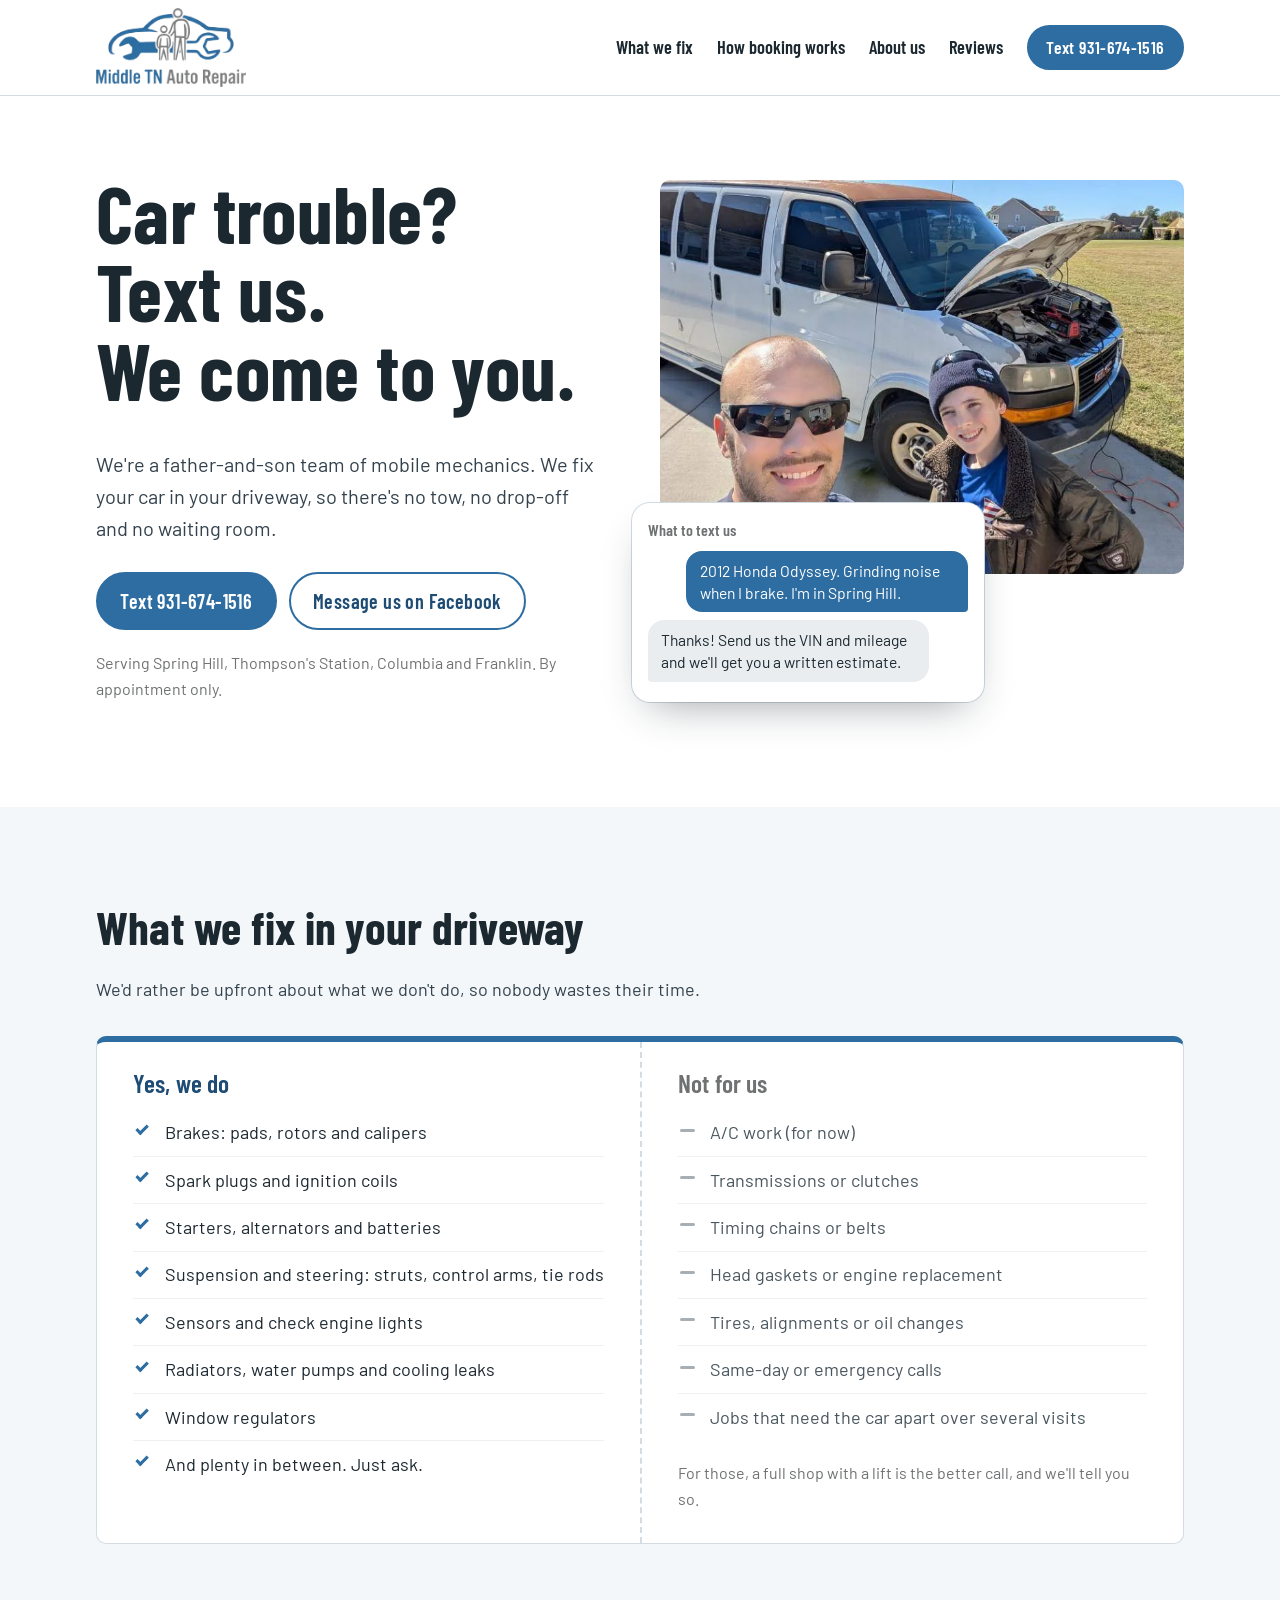
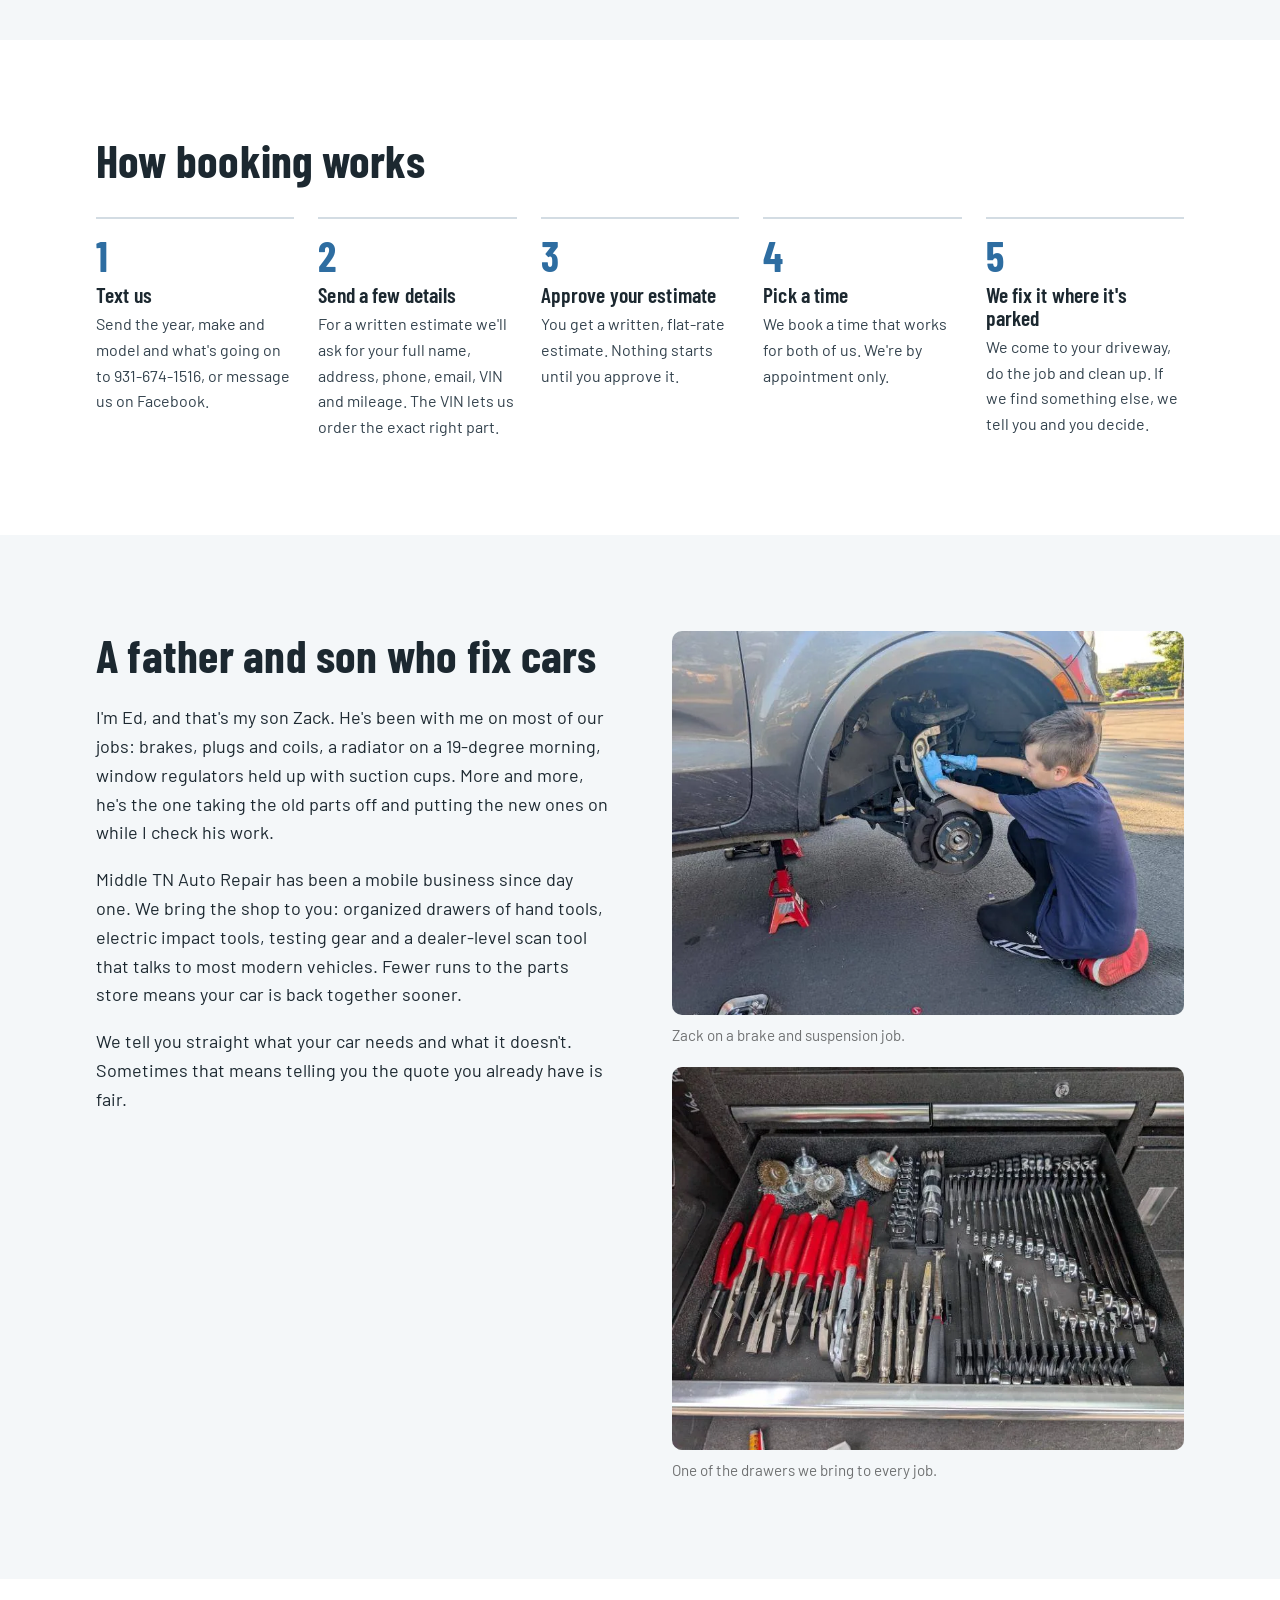
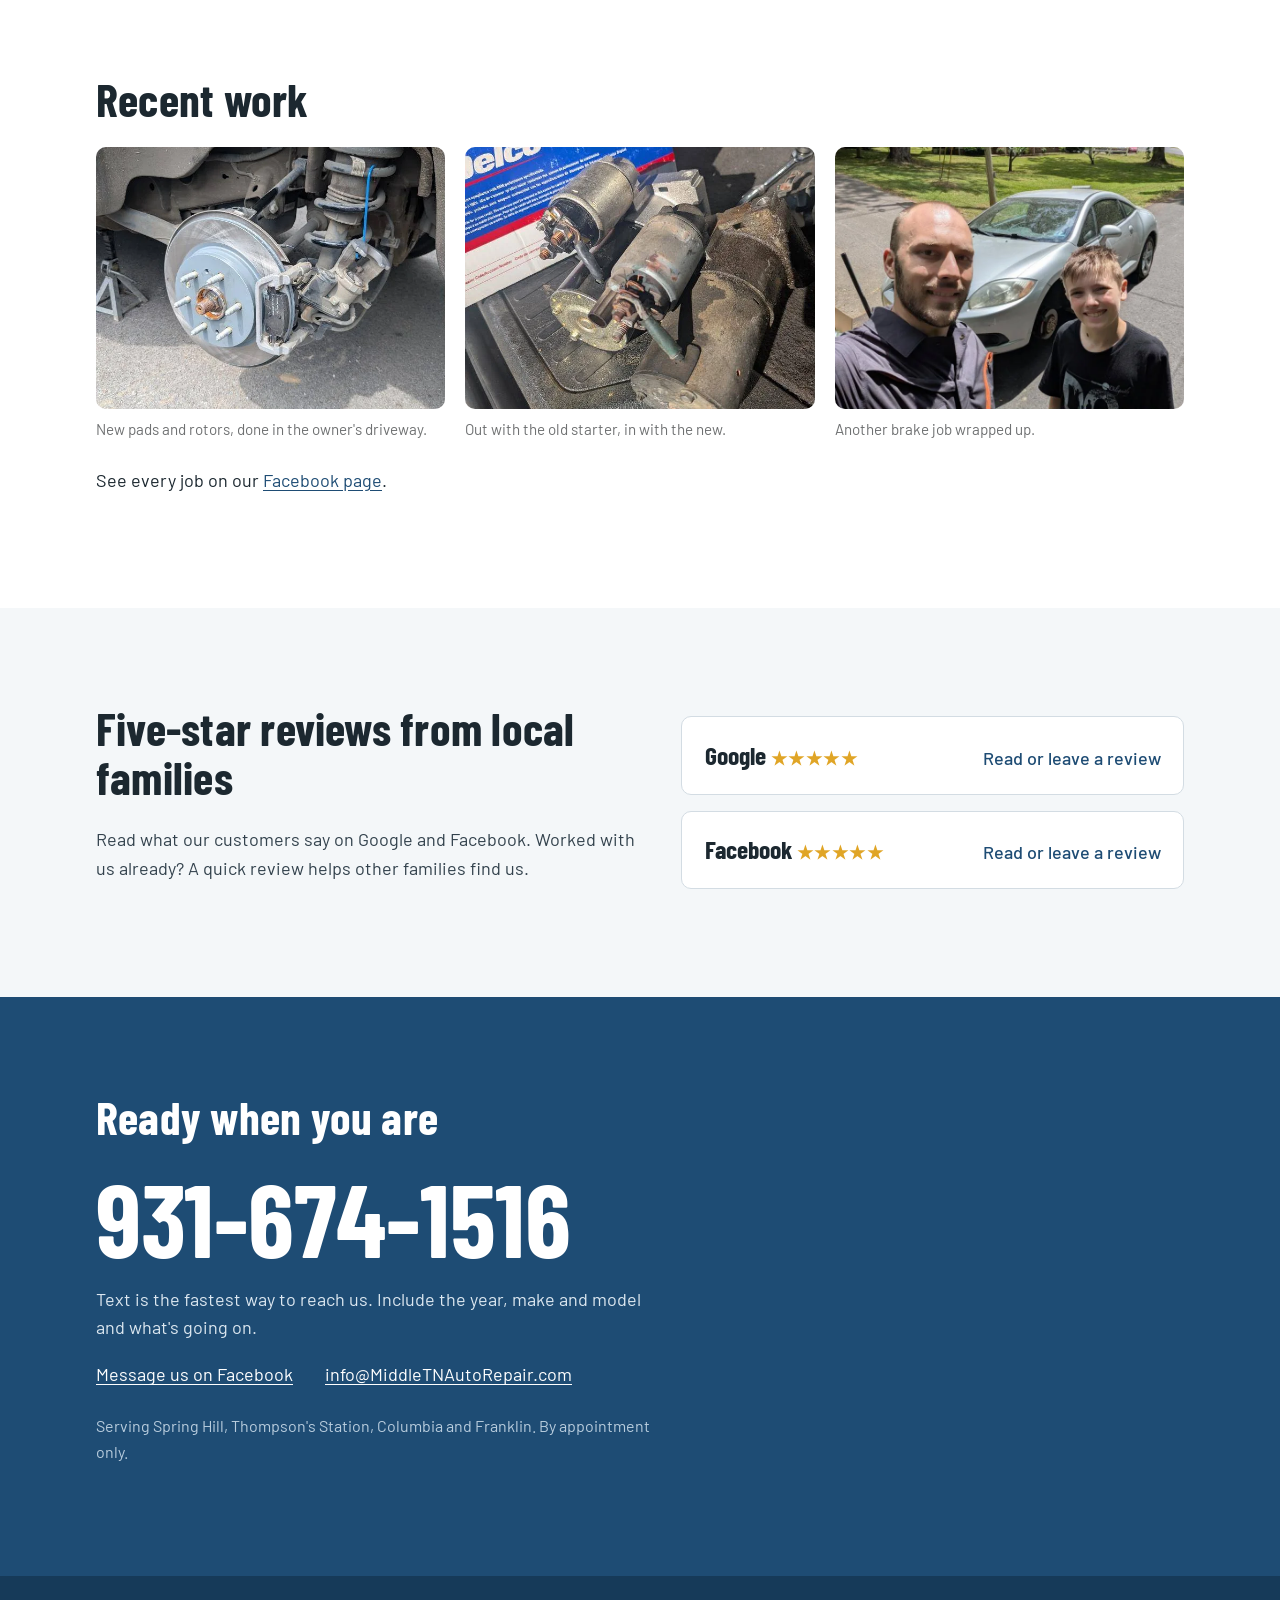
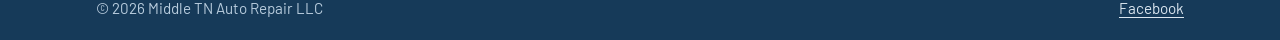
==== index.html @ 27742a43 "Add first version of the Middle TN Auto Repair website Static one-page site: hero with text-us CTA, " ====
<!doctype html>
<html lang="en">
<head>
  <meta charset="utf-8">
  <meta name="viewport" content="width=device-width, initial-scale=1">
  <title>Middle TN Auto Repair | Mobile mechanics in Spring Hill, Columbia, Thompson's Station &amp; Franklin</title>
  <meta name="description" content="Father-and-son mobile mechanics. We come to your driveway for brakes, starters, alternators, spark plugs and coils, suspension, sensors and cooling repairs. By appointment only. Text 931-674-1516.">
  <link rel="canonical" href="https://middletnautorepair.com/">
  <meta name="theme-color" content="#2E6DA1">

  <meta property="og:type" content="website">
  <meta property="og:title" content="Middle TN Auto Repair">
  <meta property="og:description" content="Father-and-son mobile mechanics serving Spring Hill, Thompson's Station, Columbia and Franklin. Text 931-674-1516.">
  <meta property="og:url" content="https://middletnautorepair.com/">
  <meta property="og:image" content="https://middletnautorepair.com/assets/og-image.jpg">

  <link rel="icon" type="image/png" sizes="32x32" href="assets/favicon-32.png">
  <link rel="apple-touch-icon" href="assets/apple-touch-icon.png">

  <link rel="preload" href="assets/fonts/barlow-condensed-latin-700-normal.woff2" as="font" type="font/woff2" crossorigin>
  <link rel="stylesheet" href="styles.css">

  <script type="application/ld+json">
  {
    "@context": "https://schema.org",
    "@type": "AutoRepair",
    "name": "Middle TN Auto Repair",
    "url": "https://middletnautorepair.com/",
    "logo": "https://middletnautorepair.com/assets/logo.png",
    "image": "https://middletnautorepair.com/assets/og-image.jpg",
    "telephone": "+1-931-674-1516",
    "email": "info@MiddleTNAutoRepair.com",
    "description": "Father-and-son mobile mechanics. By appointment only.",
    "areaServed": [
      {"@type": "City", "name": "Spring Hill, TN"},
      {"@type": "City", "name": "Thompson's Station, TN"},
      {"@type": "City", "name": "Columbia, TN"},
      {"@type": "City", "name": "Franklin, TN"}
    ],
    "sameAs": ["https://www.facebook.com/MiddleTNAutoRepair"]
  }
  </script>
</head>
<body>
  <a class="skip" href="#main">Skip to content</a>

  <header class="site-header">
    <div class="wrap header-inner">
      <a class="brand" href="#top" aria-label="Middle TN Auto Repair, back to top">
        <img src="assets/logo.webp" alt="Middle TN Auto Repair" width="693" height="365">
      </a>
      <nav aria-label="Main">
        <ul class="nav">
          <li><a href="#fix">What we fix</a></li>
          <li><a href="#booking">How booking works</a></li>
          <li><a href="#about">About us</a></li>
          <li><a href="#reviews">Reviews</a></li>
        </ul>
      </nav>
      <a class="btn btn-small" href="sms:+19316741516">Text 931-674-1516</a>
    </div>
  </header>

  <main id="main">
    <section class="hero" id="top">
      <div class="wrap hero-inner">
        <div class="hero-copy">
          <h1>Car trouble? Text&nbsp;us. We&nbsp;come&nbsp;to&nbsp;you.</h1>
          <p class="lede">We're a father-and-son team of mobile mechanics. We fix your car in your driveway, so there's no tow, no drop-off and no waiting room.</p>
          <div class="actions">
            <a class="btn" href="sms:+19316741516">Text 931-674-1516</a>
            <a class="btn btn-quiet" href="https://m.me/MiddleTNAutoRepair">Message us on Facebook</a>
          </div>
          <p class="area">Serving Spring Hill, Thompson's Station, Columbia and Franklin. By appointment only.</p>
        </div>

        <figure class="hero-media">
          <img src="assets/photos/ed-zack-van.webp" alt="Ed and his son Zack standing in front of a customer's van with the hood up" width="764" height="573">
          <div class="thread" aria-label="Example of a text to send us">
            <p class="thread-label">What to text us</p>
            <p class="bubble bubble-in">2012 Honda Odyssey. Grinding noise when I brake. I'm in Spring Hill.</p>
            <p class="bubble bubble-out">Thanks! Send us the VIN and mileage and we'll get you a written estimate.</p>
          </div>
        </figure>
      </div>
    </section>

    <section class="fix" id="fix" aria-labelledby="fix-title">
      <div class="wrap">
        <h2 id="fix-title">What we fix in your driveway</h2>
        <p class="section-lede">We'd rather be upfront about what we don't do, so nobody wastes their time.</p>
        <div class="ticket">
          <div class="ticket-col ticket-yes">
            <h3>Yes, we do</h3>
            <ul>
              <li>Brakes: pads, rotors and calipers</li>
              <li>Spark plugs and ignition coils</li>
              <li>Starters, alternators and batteries</li>
              <li>Suspension and steering: struts, control arms, tie rods</li>
              <li>Sensors and check engine lights</li>
              <li>Radiators, water pumps and cooling leaks</li>
              <li>Window regulators</li>
              <li>And plenty in between. Just ask.</li>
            </ul>
          </div>
          <div class="ticket-col ticket-no">
            <h3>Not for us</h3>
            <ul>
              <li>A/C work (for now)</li>
              <li>Transmissions or clutches</li>
              <li>Timing chains or belts</li>
              <li>Head gaskets or engine replacement</li>
              <li>Tires, alignments or oil changes</li>
              <li>Same-day or emergency calls</li>
              <li>Jobs that need the car apart over several visits</li>
            </ul>
            <p class="ticket-note">For those, a full shop with a lift is the better call, and we'll tell you so.</p>
          </div>
        </div>
      </div>
    </section>

    <section class="booking" id="booking" aria-labelledby="booking-title">
      <div class="wrap">
        <h2 id="booking-title">How booking works</h2>
        <ol class="steps">
          <li>
            <h3>Text us</h3>
            <p>Send the year, make and model and what's going on to 931-674-1516, or message us on Facebook.</p>
          </li>
          <li>
            <h3>Send a few details</h3>
            <p>For a written estimate we'll ask for your full name, address, phone, email, VIN and mileage. The VIN lets us order the exact right part.</p>
          </li>
          <li>
            <h3>Approve your estimate</h3>
            <p>You get a written, flat-rate estimate. Nothing starts until you approve it.</p>
          </li>
          <li>
            <h3>Pick a time</h3>
            <p>We book a time that works for both of us. We're by appointment only.</p>
          </li>
          <li>
            <h3>We fix it where it's parked</h3>
            <p>We come to your driveway, do the job and clean up. If we find something else, we tell you and you decide.</p>
          </li>
        </ol>
      </div>
    </section>

    <section class="about" id="about" aria-labelledby="about-title">
      <div class="wrap about-inner">
        <div class="about-copy">
          <h2 id="about-title">A father and son who fix cars</h2>
          <p>I'm Ed, and that's my son Zack. He's been with me on most of our jobs: brakes, plugs and coils, a radiator on a 19-degree morning, window regulators held up with suction cups. More and more, he's the one taking the old parts off and putting the new ones on while I check his work.</p>
          <p>Middle TN Auto Repair has been a mobile business since day one. We bring the shop to you: organized drawers of hand tools, electric impact tools, testing gear and a dealer-level scan tool that talks to most modern vehicles. Fewer runs to the parts store means your car is back together sooner.</p>
          <p>We tell you straight what your car needs and what it doesn't. Sometimes that means telling you the quote you already have is fair.</p>
        </div>
        <div class="about-media">
          <figure class="photo photo-tall">
            <img src="assets/photos/zack-brakes.webp" alt="Zack working on a front brake assembly with the wheel off" width="764" height="572" loading="lazy">
            <figcaption>Zack on a brake and suspension job.</figcaption>
          </figure>
          <figure class="photo">
            <img src="assets/photos/tool-drawer.webp" alt="An organized drawer of pliers, wrenches and wire brushes" width="764" height="572" loading="lazy">
            <figcaption>One of the drawers we bring to every job.</figcaption>
          </figure>
        </div>
      </div>
    </section>

    <section class="work" aria-labelledby="work-title">
      <div class="wrap">
        <h2 id="work-title">Recent work</h2>
        <div class="work-grid">
          <figure class="photo">
            <img src="assets/photos/brake-job.webp" alt="New rotor and brake pads installed on a front wheel hub" width="653" height="868" loading="lazy">
            <figcaption>New pads and rotors, done in the owner's driveway.</figcaption>
          </figure>
          <figure class="photo">
            <img src="assets/photos/starter-old-new.webp" alt="A new starter next to the worn original" width="653" height="868" loading="lazy">
            <figcaption>Out with the old starter, in with the new.</figcaption>
          </figure>
          <figure class="photo">
            <img src="assets/photos/ed-zack-eclipse.webp" alt="Ed and Zack smiling next to a car with a front wheel off" width="764" height="572" loading="lazy">
            <figcaption>Another brake job wrapped up.</figcaption>
          </figure>
        </div>
        <p class="work-more">See every job on our <a href="https://www.facebook.com/MiddleTNAutoRepair">Facebook page</a>.</p>
      </div>
    </section>

    <section class="reviews" id="reviews" aria-labelledby="reviews-title">
      <div class="wrap reviews-inner">
        <div>
          <h2 id="reviews-title">Five-star reviews from local families</h2>
          <p>Read what our customers say on Google and Facebook. Worked with us already? A quick review helps other families find us.</p>
        </div>
        <div class="review-links">
          <a class="review-link" href="https://g.page/r/CRyrIrZXm1bnEAE/review">
            <span class="review-site">Google</span>
            <span class="review-action">Read or leave a review</span>
          </a>
          <a class="review-link" href="https://www.facebook.com/MiddleTNAutoRepair/reviews">
            <span class="review-site">Facebook</span>
            <span class="review-action">Read or leave a review</span>
          </a>
        </div>
      </div>
    </section>

    <section class="contact" id="contact" aria-labelledby="contact-title">
      <div class="wrap contact-inner">
        <h2 id="contact-title">Ready when you are</h2>
        <p class="contact-number"><a href="sms:+19316741516">931-674-1516</a></p>
        <p>Text is the fastest way to reach us. Include the year, make and model and what's going on.</p>
        <ul class="contact-list">
          <li><a href="https://m.me/MiddleTNAutoRepair">Message us on Facebook</a></li>
          <li><a href="mailto:info@MiddleTNAutoRepair.com">info@MiddleTNAutoRepair.com</a></li>
        </ul>
        <p class="area">Serving Spring Hill, Thompson's Station, Columbia and Franklin. By appointment only.</p>
      </div>
    </section>
  </main>

  <footer class="site-footer">
    <div class="wrap footer-inner">
      <p>© <span id="year">2026</span> Middle TN Auto Repair LLC</p>
      <p><a href="https://www.facebook.com/MiddleTNAutoRepair">Facebook</a></p>
    </div>
  </footer>

  <script>document.getElementById('year').textContent = new Date().getFullYear();</script>
</body>
</html>
---- styles.css ----
/* Middle TN Auto Repair website
   Brand colors come from the logo: blue #2E6DA1, steel gray #7B7C7C. */

@font-face { font-family: "Barlow"; font-style: normal; font-weight: 400; font-display: swap; src: url("assets/fonts/barlow-latin-400-normal.woff2") format("woff2"); }
@font-face { font-family: "Barlow"; font-style: normal; font-weight: 500; font-display: swap; src: url("assets/fonts/barlow-latin-500-normal.woff2") format("woff2"); }
@font-face { font-family: "Barlow"; font-style: normal; font-weight: 600; font-display: swap; src: url("assets/fonts/barlow-latin-600-normal.woff2") format("woff2"); }
@font-face { font-family: "Barlow Condensed"; font-style: normal; font-weight: 500; font-display: swap; src: url("assets/fonts/barlow-condensed-latin-500-normal.woff2") format("woff2"); }
@font-face { font-family: "Barlow Condensed"; font-style: normal; font-weight: 600; font-display: swap; src: url("assets/fonts/barlow-condensed-latin-600-normal.woff2") format("woff2"); }
@font-face { font-family: "Barlow Condensed"; font-style: normal; font-weight: 700; font-display: swap; src: url("assets/fonts/barlow-condensed-latin-700-normal.woff2") format("woff2"); }

:root {
  --blue: #2E6DA1;
  --blue-deep: #1E4C74;
  --blue-wash: #E6EFF6;
  --steel: #6F7172;
  --ink: #1C2830;
  --paper: #F4F7F9;
  --white: #FFFFFF;
  --line: #D3DCE3;

  --display: "Barlow Condensed", "Arial Narrow", sans-serif;
  --body: "Barlow", "Segoe UI", Roboto, sans-serif;

  --wrap: 72rem;
  --gutter: clamp(1rem, 4vw, 2rem);
  --radius: 10px;
}

*,
*::before,
*::after { box-sizing: border-box; }

html { scroll-behavior: smooth; scroll-padding-top: 5.5rem; }
@media (prefers-reduced-motion: reduce) { html { scroll-behavior: auto; } }

body {
  margin: 0;
  background: var(--paper);
  color: var(--ink);
  font-family: var(--body);
  font-size: 1.125rem;
  line-height: 1.6;
  -webkit-font-smoothing: antialiased;
}

img { display: block; max-width: 100%; height: auto; }

a { color: var(--blue-deep); text-underline-offset: 0.18em; }
a:hover { color: var(--blue); }
:focus-visible { outline: 3px solid var(--blue); outline-offset: 3px; border-radius: 4px; }

h1, h2, h3 {
  font-family: var(--display);
  font-weight: 700;
  line-height: 1.05;
  margin: 0 0 0.5em;
  letter-spacing: 0.005em;
}
h2 { font-size: clamp(2rem, 4.2vw, 2.9rem); }
h3 { font-size: 1.45rem; font-weight: 600; }
p { margin: 0 0 1em; }

.wrap { max-width: var(--wrap); margin: 0 auto; padding: 0 var(--gutter); }

.skip {
  position: absolute; left: -999px; top: 0.5rem;
  background: var(--white); padding: 0.5rem 1rem; z-index: 20;
}
.skip:focus { left: 0.5rem; }

/* Buttons */
.btn {
  display: inline-flex; align-items: center; justify-content: center;
  min-height: 3rem; padding: 0.7rem 1.4rem;
  background: var(--blue); color: var(--white);
  font-family: var(--display); font-weight: 600; font-size: 1.25rem; letter-spacing: 0.02em;
  text-decoration: none; border: 2px solid var(--blue); border-radius: 999px;
}
.btn:hover { background: var(--blue-deep); border-color: var(--blue-deep); color: var(--white); }
.btn-quiet { background: transparent; color: var(--blue-deep); }
.btn-quiet:hover { background: var(--blue-wash); color: var(--blue-deep); border-color: var(--blue-deep); }
.btn-small { min-height: 2.5rem; padding: 0.4rem 1.1rem; font-size: 1.1rem; white-space: nowrap; }

/* Header */
.site-header {
  position: sticky; top: 0; z-index: 10;
  background: rgba(255, 255, 255, 0.96);
  border-bottom: 1px solid var(--line);
}
.header-inner { display: flex; align-items: center; gap: 1.5rem; padding-top: 0.5rem; padding-bottom: 0.5rem; }
.brand img { width: 150px; }
.nav { display: flex; gap: 1.5rem; list-style: none; margin: 0; padding: 0; }
.nav a {
  color: var(--ink); text-decoration: none;
  font-family: var(--display); font-weight: 600; font-size: 1.15rem;
}
.nav a:hover { color: var(--blue); }
.site-header nav { margin-left: auto; }

/* Hero */
.hero { background: var(--white); padding: clamp(2.5rem, 6vw, 5rem) 0 clamp(3rem, 7vw, 6rem); }
.hero-inner {
  display: grid; gap: clamp(2rem, 5vw, 4rem);
  grid-template-columns: minmax(0, 1fr) minmax(0, 1.05fr);
  align-items: center;
}
.hero h1 {
  font-size: clamp(2.7rem, 6.4vw, 5rem);
  line-height: 0.98;
  color: var(--ink);
  max-width: 12ch;
}
.lede { font-size: 1.25rem; max-width: 34rem; color: #33424D; }
.actions { display: flex; flex-wrap: wrap; gap: 0.75rem; margin: 1.75rem 0 1.25rem; }
.area { color: var(--steel); font-size: 1rem; }

.hero-media { position: relative; margin: 0 0 8.5rem; }
.hero-media > img { border-radius: var(--radius); width: 100%; }

/* The text thread: the one bold element on the page */
.thread {
  position: absolute; left: -1.75rem; bottom: -8rem;
  width: min(22rem, 80%);
  background: var(--white);
  border-radius: 18px;
  padding: 1rem 1rem 0.75rem;
  box-shadow: 0 18px 40px -18px rgba(28, 40, 48, 0.45), 0 0 0 1px var(--line);
  font-size: 0.98rem; line-height: 1.4;
}
.thread-label {
  margin: 0 0 0.6rem; color: var(--steel);
  font-family: var(--display); font-weight: 600; font-size: 1rem;
}
.bubble { margin: 0 0 0.5rem; padding: 0.55rem 0.85rem; border-radius: 16px; max-width: 88%; }
.bubble-in { background: var(--blue); color: var(--white); margin-left: auto; border-bottom-right-radius: 4px; }
.bubble-out { background: #E9EDF0; color: var(--ink); border-bottom-left-radius: 4px; }

/* Sections */
.fix, .booking, .about, .work, .reviews { padding: clamp(3.5rem, 8vw, 6rem) 0; }
.section-lede { color: #33424D; max-width: 40rem; margin-bottom: 2rem; }

/* What we fix: a two-column service ticket */
.ticket {
  display: grid; grid-template-columns: 1fr 1fr;
  background: var(--white);
  border: 1px solid var(--line);
  border-top: 6px solid var(--blue);
  border-radius: var(--radius);
}
.ticket-col { padding: 1.75rem clamp(1.25rem, 3vw, 2.25rem) 2rem; }
.ticket-no { border-left: 2px dashed var(--line); }
.ticket h3 { font-size: 1.6rem; }
.ticket-yes h3 { color: var(--blue-deep); }
.ticket-no h3 { color: var(--steel); }
.ticket ul { list-style: none; margin: 0; padding: 0; }
.ticket li { position: relative; padding: 0.55rem 0 0.55rem 2rem; border-bottom: 1px solid #EDF1F4; }
.ticket li:last-child { border-bottom: 0; }
.ticket-yes li::before {
  content: ""; position: absolute; left: 0.2rem; top: 0.95rem;
  width: 0.75rem; height: 0.42rem;
  border-left: 3px solid var(--blue); border-bottom: 3px solid var(--blue);
  transform: rotate(-45deg);
}
.ticket-no li { color: #4A565E; }
.ticket-no li::before {
  content: ""; position: absolute; left: 0.15rem; top: 1.2rem;
  width: 0.9rem; height: 3px; background: #A8AFB4; border-radius: 2px;
}
.ticket-note { margin: 1.25rem 0 0; color: var(--steel); font-size: 1rem; }

/* Booking steps (a real sequence, so numbered) */
.booking { background: var(--white); }
.steps {
  list-style: none; margin: 2rem 0 0; padding: 0;
  display: grid; grid-template-columns: repeat(5, minmax(0, 1fr)); gap: 1.5rem;
  counter-reset: step;
}
.steps li { counter-increment: step; border-top: 2px solid var(--line); padding-top: 1rem; }
.steps li::before {
  content: counter(step);
  display: block; margin-bottom: 0.4rem;
  font-family: var(--display); font-weight: 700; font-size: 2.6rem; line-height: 1;
  color: var(--blue);
}
.steps h3 { font-size: 1.35rem; margin-bottom: 0.35rem; }
.steps p { font-size: 1rem; color: #33424D; margin: 0; }

/* About */
.about-inner {
  display: grid; gap: clamp(2rem, 5vw, 4rem);
  grid-template-columns: minmax(0, 1fr) minmax(0, 1fr);
  align-items: start;
}
.about-copy p { max-width: 36rem; }
.about-media { display: grid; gap: 1.25rem; }

.photo { margin: 0; }
.photo img { border-radius: var(--radius); width: 100%; }
.photo figcaption { margin-top: 0.5rem; font-size: 0.95rem; color: var(--steel); }

/* Recent work */
.work { background: var(--white); }
.work-grid {
  display: grid; gap: 1.25rem; margin-top: 1.5rem;
  grid-template-columns: repeat(3, minmax(0, 1fr));
}
.work-grid img { aspect-ratio: 4 / 3; object-fit: cover; }
.work-more { margin-top: 1.5rem; }

/* Reviews */
.reviews-inner {
  display: grid; gap: 2rem;
  grid-template-columns: minmax(0, 1.1fr) minmax(0, 1fr);
  align-items: center;
}
.reviews-inner p { max-width: 34rem; color: #33424D; }
.review-links { display: grid; gap: 1rem; }
.review-link {
  display: flex; justify-content: space-between; align-items: baseline; gap: 1rem;
  padding: 1.1rem 1.4rem;
  background: var(--white); border: 1px solid var(--line); border-radius: var(--radius);
  text-decoration: none; color: var(--ink);
}
.review-link:hover { border-color: var(--blue); color: var(--ink); }
.review-site { font-family: var(--display); font-weight: 700; font-size: 1.6rem; }
.review-action { color: var(--blue-deep); font-weight: 500; }
.review-site::after { content: " ★★★★★"; color: #E0A526; font-size: 1.1rem; letter-spacing: 0.08em; }

/* Contact */
.contact { background: var(--blue-deep); color: var(--white); padding: clamp(3.5rem, 8vw, 6rem) 0; }
.contact a { color: var(--white); }
.contact h2 { color: var(--white); }
.contact-number {
  font-family: var(--display); font-weight: 700;
  font-size: clamp(3rem, 10vw, 6.5rem); line-height: 1; margin: 0.25rem 0 1rem;
}
.contact-number a { text-decoration: none; }
.contact-number a:hover { color: #CFE0EE; }
.contact-inner > p { max-width: 36rem; color: #DCE7F0; }
.contact-list { list-style: none; padding: 0; margin: 0 0 1.5rem; display: flex; flex-wrap: wrap; gap: 0.5rem 2rem; }
.contact .area { color: #B8CCDD; }

/* Footer */
.site-footer { background: #163A59; color: #B8CCDD; font-size: 0.95rem; }
.site-footer a { color: #DCE7F0; }
.footer-inner { display: flex; justify-content: space-between; gap: 1rem; padding-top: 1.25rem; padding-bottom: 1.25rem; }
.footer-inner p { margin: 0; }

/* Responsive */
@media (max-width: 960px) {
  .steps { grid-template-columns: repeat(2, minmax(0, 1fr)); }
  .about-inner, .reviews-inner { grid-template-columns: 1fr; }
  .about-media { grid-template-columns: 1fr 1fr; }
}

@media (max-width: 820px) {
  .site-header nav { display: none; }
  .site-header .btn-small { margin-left: auto; }
  .hero-inner { grid-template-columns: 1fr; }
  .hero h1 { max-width: none; }
  .thread { left: 0.75rem; bottom: -6rem; }
}

@media (max-width: 640px) {
  body { font-size: 1.0625rem; }
  .brand img { width: 104px; }
  .btn-small { font-size: 1rem; padding: 0.35rem 0.9rem; }
  .ticket { grid-template-columns: 1fr; }
  .ticket-no { border-left: 0; border-top: 2px dashed var(--line); }
  .steps { grid-template-columns: 1fr; }
  .about-media, .work-grid { grid-template-columns: 1fr; }
  .thread { position: relative; left: auto; bottom: auto; width: auto; margin: -1.5rem 0.75rem 0; }
  .hero-media { margin-bottom: 0; }
  .footer-inner { flex-direction: column; }
}
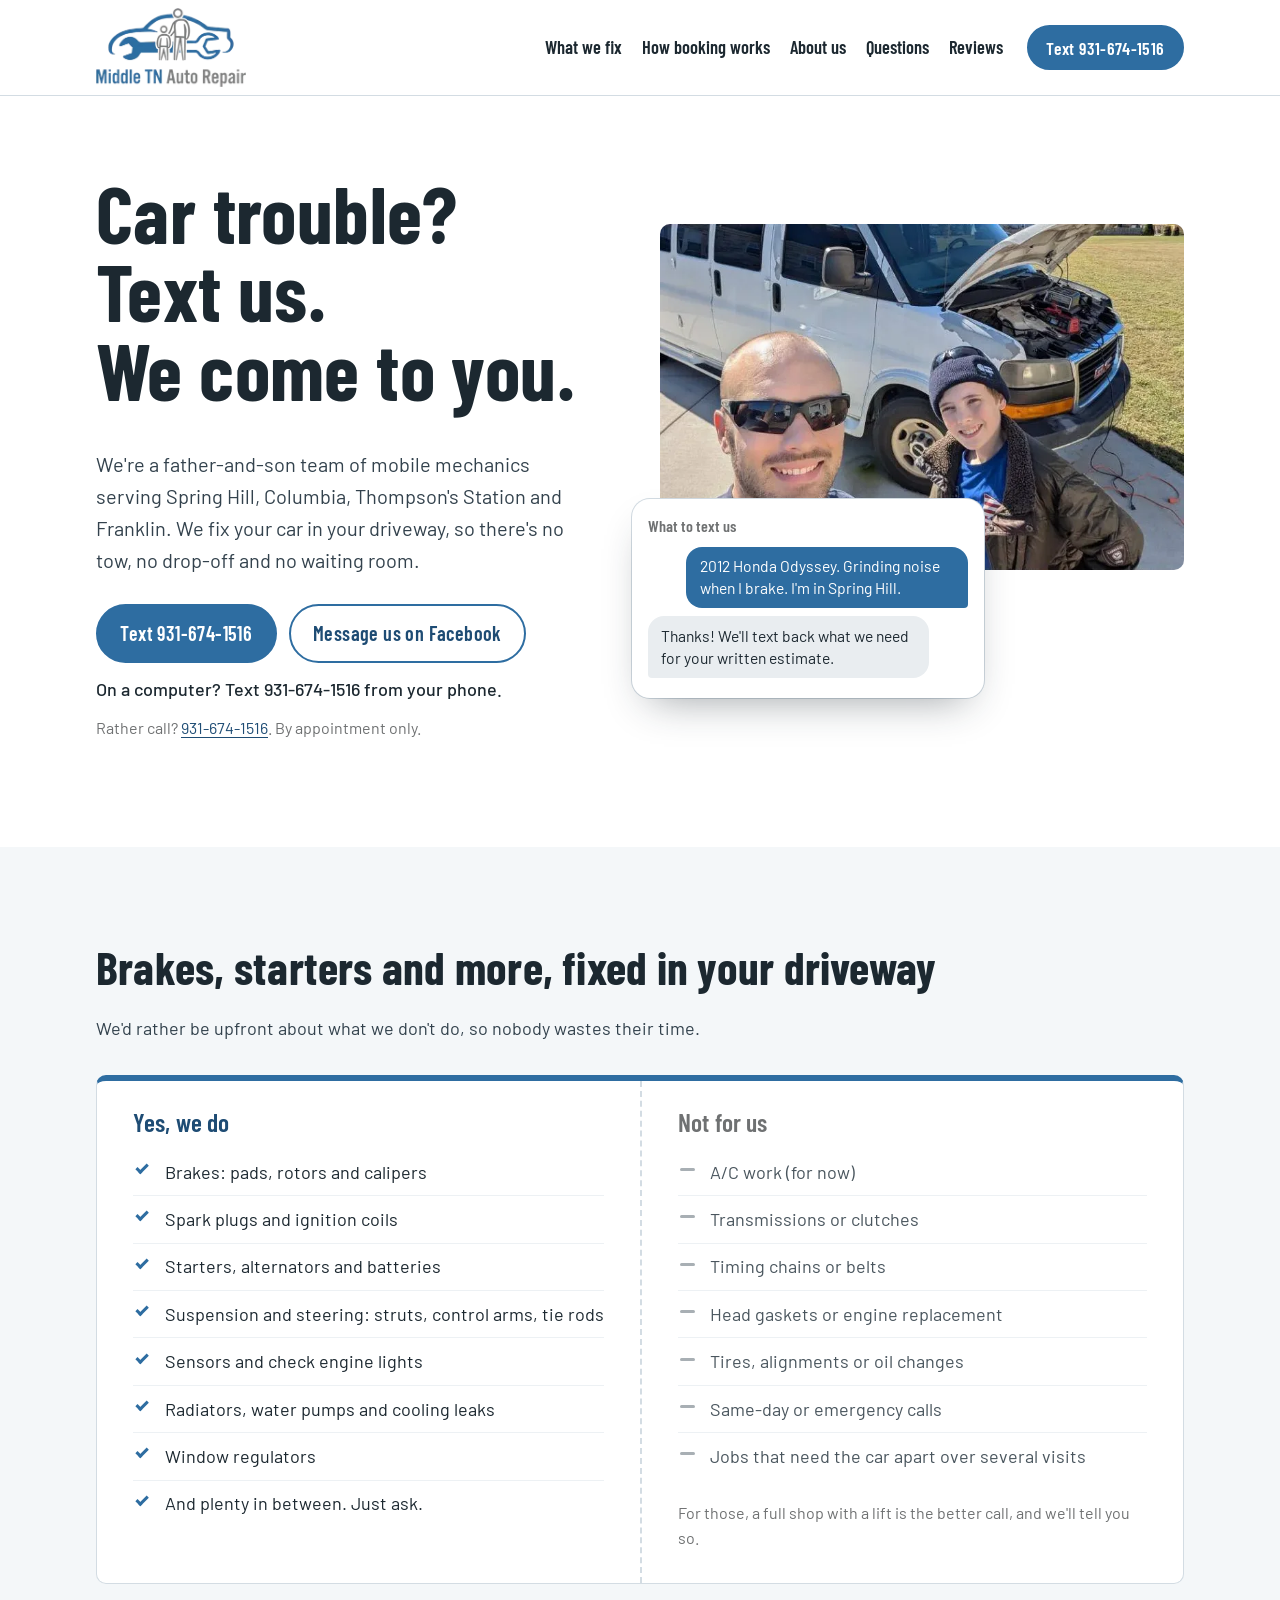
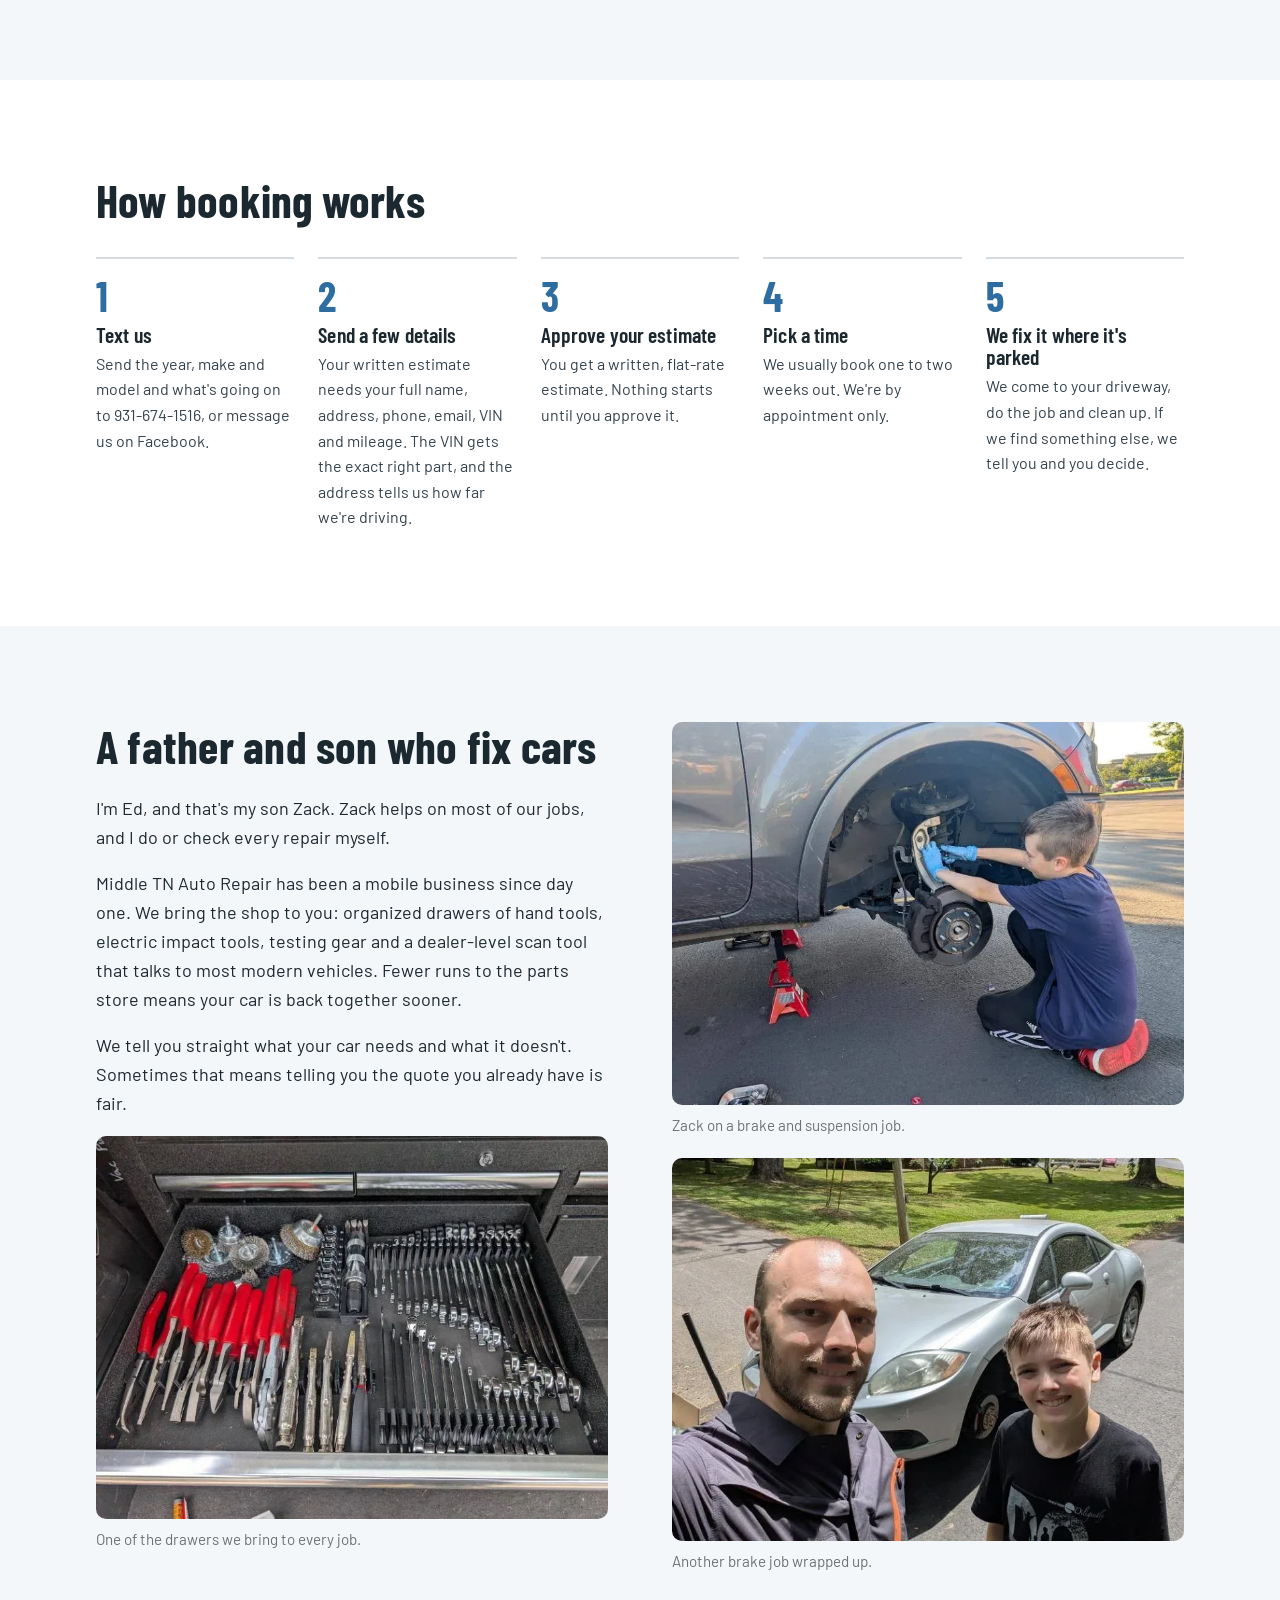
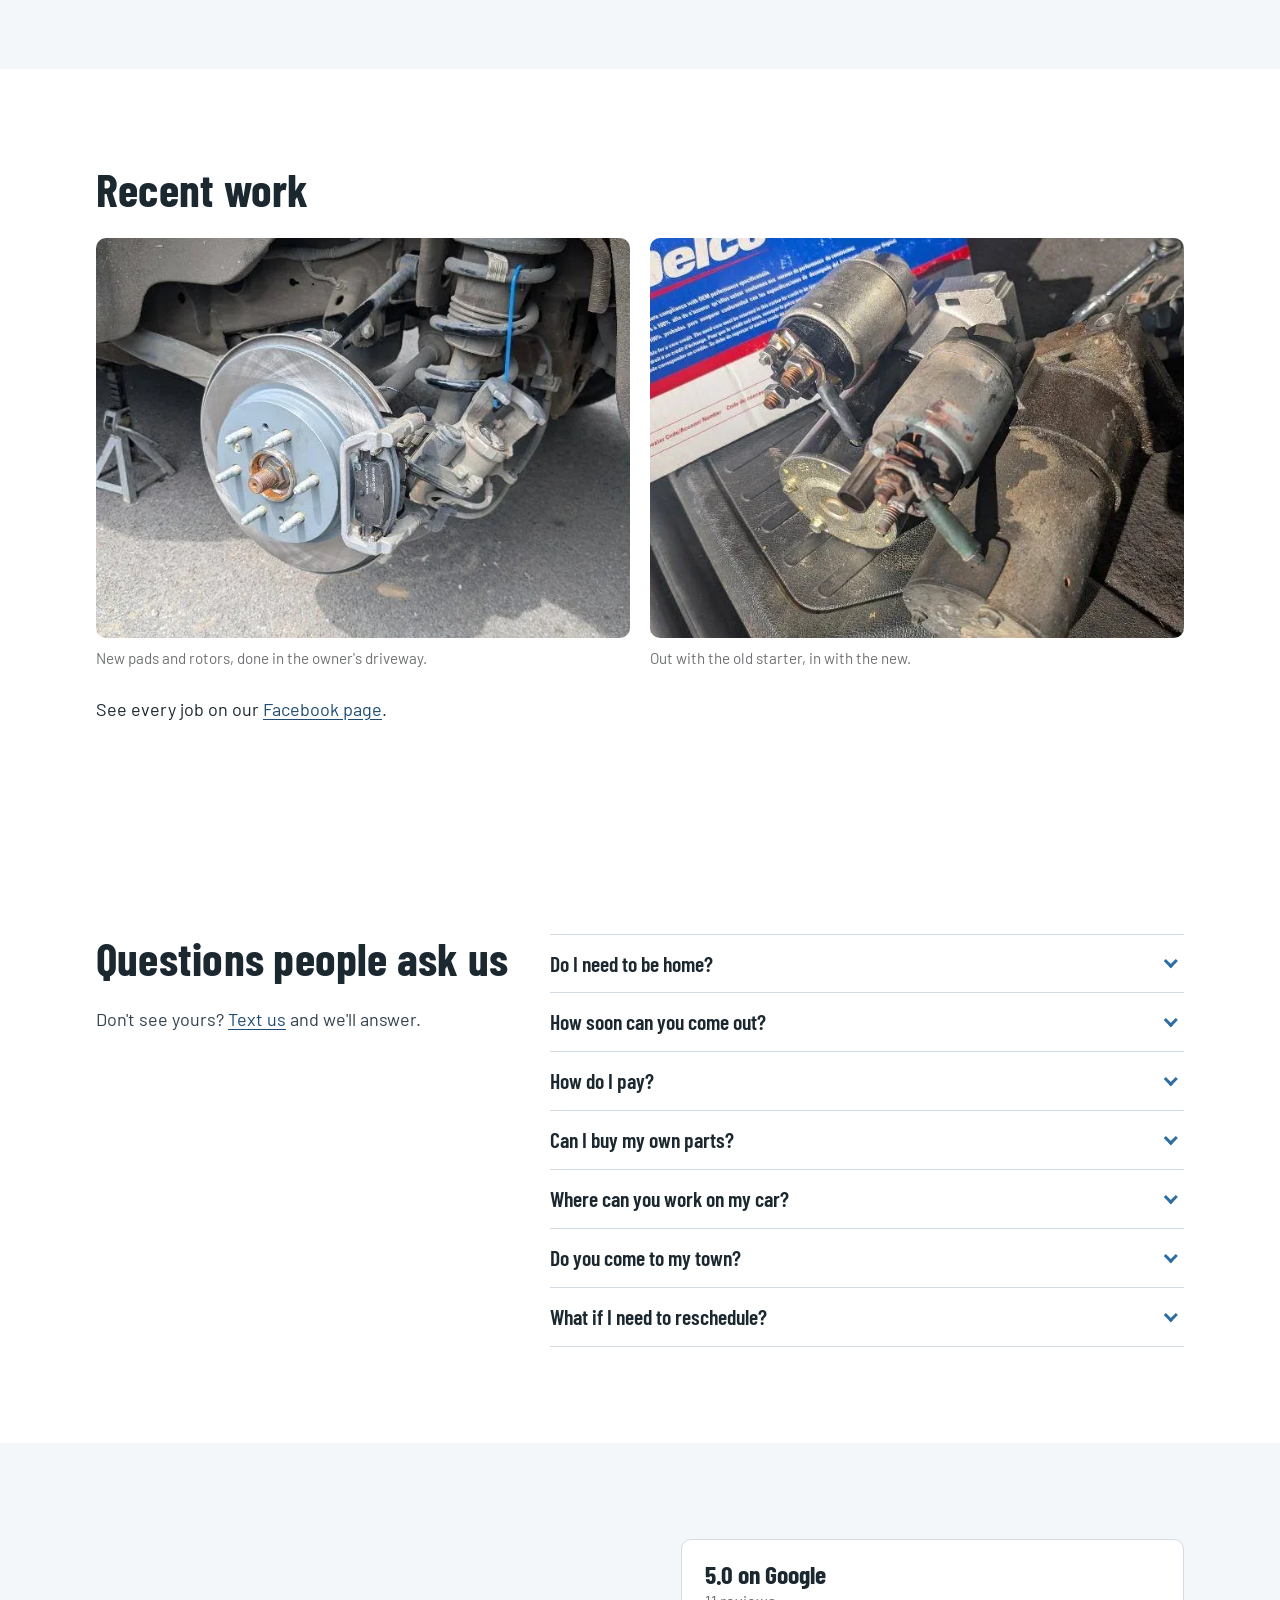
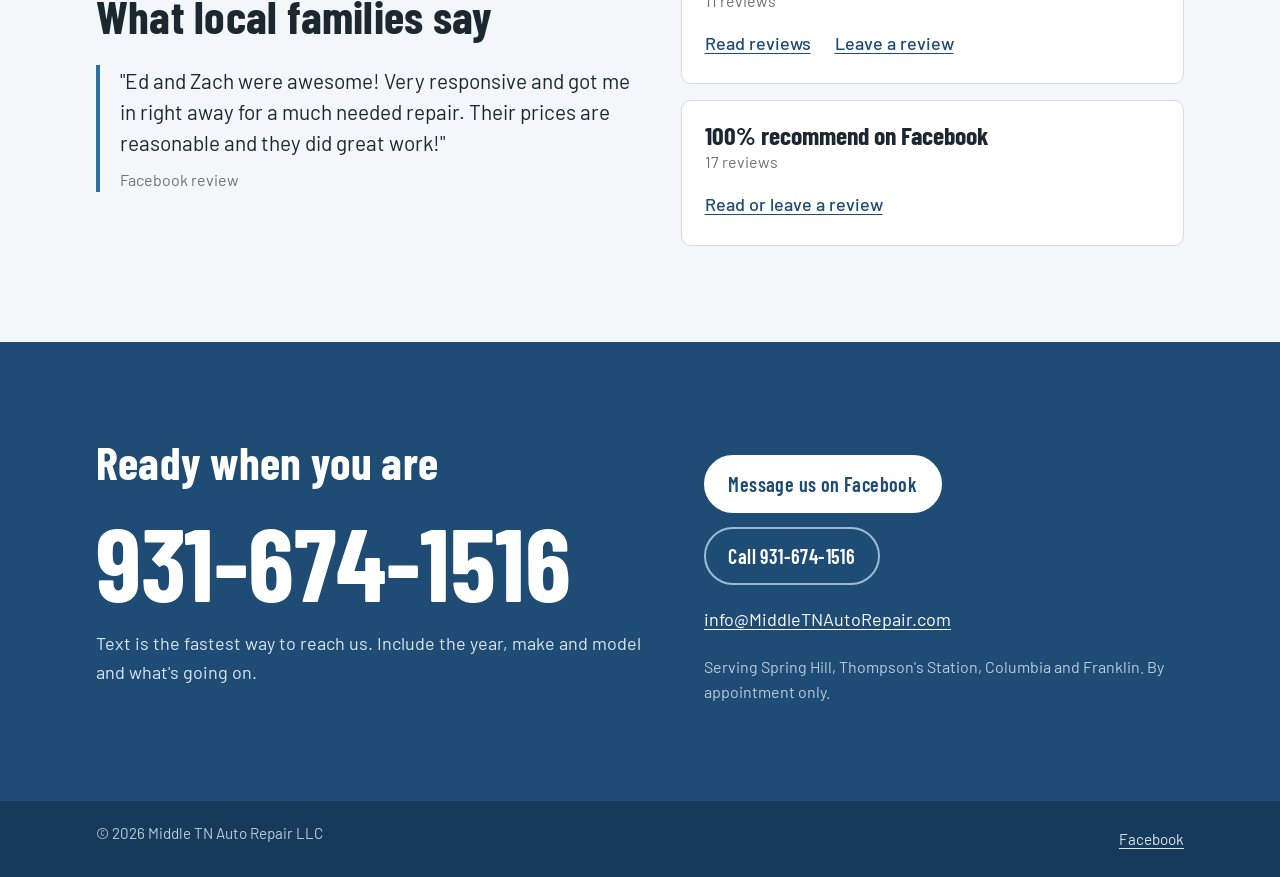
==== commit b019c14e: "Fix audit findings: photos, texting, reviews, FAQ and SEO - Re-export all images without embedded AI" ====
--- a/index.html
+++ b/index.html
@@ -3,20 +3,24 @@
 <head>
   <meta charset="utf-8">
   <meta name="viewport" content="width=device-width, initial-scale=1">
-  <title>Middle TN Auto Repair | Mobile mechanics in Spring Hill, Columbia, Thompson's Station &amp; Franklin</title>
-  <meta name="description" content="Father-and-son mobile mechanics. We come to your driveway for brakes, starters, alternators, spark plugs and coils, suspension, sensors and cooling repairs. By appointment only. Text 931-674-1516.">
+  <title>Mobile Mechanic in Spring Hill &amp; Columbia, TN | Middle TN Auto Repair</title>
+  <meta name="description" content="Father-and-son mobile mechanics serving Spring Hill, Columbia, Thompson's Station and Franklin. Brakes, starters, plugs and more, fixed in your driveway.">
   <link rel="canonical" href="https://middletnautorepair.com/">
   <meta name="theme-color" content="#2E6DA1">
 
   <meta property="og:type" content="website">
-  <meta property="og:title" content="Middle TN Auto Repair">
-  <meta property="og:description" content="Father-and-son mobile mechanics serving Spring Hill, Thompson's Station, Columbia and Franklin. Text 931-674-1516.">
+  <meta property="og:site_name" content="Middle TN Auto Repair">
+  <meta property="og:title" content="Mobile mechanic in Spring Hill, Columbia, Thompson's Station &amp; Franklin">
+  <meta property="og:description" content="Father-and-son mobile mechanics. We fix your car in your driveway. Text 931-674-1516.">
   <meta property="og:url" content="https://middletnautorepair.com/">
   <meta property="og:image" content="https://middletnautorepair.com/assets/og-image.jpg">
+  <meta property="og:image:width" content="1200">
+  <meta property="og:image:height" content="630">
+  <meta property="og:image:alt" content="Ed and his son Zack next to a car they're repairing">
+  <meta name="twitter:card" content="summary_large_image">
 
   <link rel="icon" type="image/png" sizes="32x32" href="assets/favicon-32.png">
   <link rel="apple-touch-icon" href="assets/apple-touch-icon.png">
-
   <link rel="preload" href="assets/fonts/barlow-condensed-latin-700-normal.woff2" as="font" type="font/woff2" crossorigin>
   <link rel="stylesheet" href="styles.css">
 
@@ -24,20 +28,41 @@
   {
     "@context": "https://schema.org",
     "@type": "AutoRepair",
+    "@id": "https://middletnautorepair.com/#business",
     "name": "Middle TN Auto Repair",
+    "legalName": "Middle TN Auto Repair LLC",
     "url": "https://middletnautorepair.com/",
     "logo": "https://middletnautorepair.com/assets/logo.png",
     "image": "https://middletnautorepair.com/assets/og-image.jpg",
     "telephone": "+1-931-674-1516",
     "email": "info@MiddleTNAutoRepair.com",
-    "description": "Father-and-son mobile mechanics. By appointment only.",
+    "description": "Father-and-son mobile mechanics. We fix cars in your driveway, by appointment only.",
+    "address": {
+      "@type": "PostalAddress",
+      "addressLocality": "Spring Hill",
+      "addressRegion": "TN",
+      "addressCountry": "US"
+    },
     "areaServed": [
       {"@type": "City", "name": "Spring Hill, TN"},
       {"@type": "City", "name": "Thompson's Station, TN"},
       {"@type": "City", "name": "Columbia, TN"},
       {"@type": "City", "name": "Franklin, TN"}
     ],
-    "sameAs": ["https://www.facebook.com/MiddleTNAutoRepair"]
+    "paymentAccepted": "Cash, Credit Card, Debit Card, Check, Venmo, Google Pay, Apple Pay, Online payment",
+    "makesOffer": [
+      {"@type": "Offer", "itemOffered": {"@type": "Service", "name": "Brake repair: pads, rotors and calipers"}},
+      {"@type": "Offer", "itemOffered": {"@type": "Service", "name": "Spark plug and ignition coil replacement"}},
+      {"@type": "Offer", "itemOffered": {"@type": "Service", "name": "Starter, alternator and battery replacement"}},
+      {"@type": "Offer", "itemOffered": {"@type": "Service", "name": "Suspension and steering repair"}},
+      {"@type": "Offer", "itemOffered": {"@type": "Service", "name": "Sensor replacement and check engine light diagnosis"}},
+      {"@type": "Offer", "itemOffered": {"@type": "Service", "name": "Radiator, water pump and cooling leak repair"}},
+      {"@type": "Offer", "itemOffered": {"@type": "Service", "name": "Window regulator replacement"}}
+    ],
+    "sameAs": [
+      "https://www.facebook.com/MiddleTNAutoRepair",
+      "https://www.google.com/maps?cid=16669681871778655004"
+    ]
   }
   </script>
 </head>
@@ -47,17 +72,18 @@
   <header class="site-header">
     <div class="wrap header-inner">
       <a class="brand" href="#top" aria-label="Middle TN Auto Repair, back to top">
-        <img src="assets/logo.webp" alt="Middle TN Auto Repair" width="693" height="365">
+        <img src="assets/logo.webp" alt="Middle TN Auto Repair" width="320" height="169">
       </a>
       <nav aria-label="Main">
         <ul class="nav">
           <li><a href="#fix">What we fix</a></li>
           <li><a href="#booking">How booking works</a></li>
           <li><a href="#about">About us</a></li>
+          <li><a href="#questions">Questions</a></li>
           <li><a href="#reviews">Reviews</a></li>
         </ul>
       </nav>
-      <a class="btn btn-small" href="sms:+19316741516">Text 931-674-1516</a>
+      <a class="btn btn-small js-text" href="sms:+19316741516?&amp;body=Year%2Fmake%2Fmodel%3A%20%0AWhat's%20going%20on%3A%20%0ATown%3A%20%0A(from%20website)">Text 931-674-1516</a>
     </div>
   </header>
 
@@ -66,20 +92,21 @@
       <div class="wrap hero-inner">
         <div class="hero-copy">
           <h1>Car trouble? Text&nbsp;us. We&nbsp;come&nbsp;to&nbsp;you.</h1>
-          <p class="lede">We're a father-and-son team of mobile mechanics. We fix your car in your driveway, so there's no tow, no drop-off and no waiting room.</p>
+          <p class="lede">We're a father-and-son team of mobile mechanics serving Spring Hill, Columbia, Thompson's Station and Franklin. We fix your car in your driveway, so there's no tow, no drop-off and no waiting room.</p>
           <div class="actions">
-            <a class="btn" href="sms:+19316741516">Text 931-674-1516</a>
+            <a class="btn js-text" href="sms:+19316741516?&amp;body=Year%2Fmake%2Fmodel%3A%20%0AWhat's%20going%20on%3A%20%0ATown%3A%20%0A(from%20website)">Text 931-674-1516</a>
             <a class="btn btn-quiet" href="https://m.me/MiddleTNAutoRepair">Message us on Facebook</a>
           </div>
-          <p class="area">Serving Spring Hill, Thompson's Station, Columbia and Franklin. By appointment only.</p>
+          <p class="desktop-note">On a computer? Text 931-674-1516 from your phone.</p>
+          <p class="area">Rather call? <a href="tel:+19316741516">931-674-1516</a>. By appointment only.</p>
         </div>
 
         <figure class="hero-media">
-          <img src="assets/photos/ed-zack-van.webp" alt="Ed and his son Zack standing in front of a customer's van with the hood up" width="764" height="573">
-          <div class="thread" aria-label="Example of a text to send us">
-            <p class="thread-label">What to text us</p>
-            <p class="bubble bubble-in">2012 Honda Odyssey. Grinding noise when I brake. I'm in Spring Hill.</p>
-            <p class="bubble bubble-out">Thanks! Send us the VIN and mileage and we'll get you a written estimate.</p>
+          <img src="assets/photos/ed-zack-van.webp" alt="Ed and his son Zack in front of a van with the hood up" width="764" height="503" fetchpriority="high">
+          <div class="thread" role="group" aria-label="Example of a text to send us">
+            <p class="thread-label" aria-hidden="true">What to text us</p>
+            <p class="bubble bubble-in"><span class="sr-only">You: </span>2012 Honda Odyssey. Grinding noise when I brake. I'm in Spring Hill.</p>
+            <p class="bubble bubble-out"><span class="sr-only">Us: </span>Thanks! We'll text back what we need for your written estimate.</p>
           </div>
         </figure>
       </div>
@@ -87,7 +114,7 @@
 
     <section class="fix" id="fix" aria-labelledby="fix-title">
       <div class="wrap">
-        <h2 id="fix-title">What we fix in your driveway</h2>
+        <h2 id="fix-title">Brakes, starters and more, fixed in your driveway</h2>
         <p class="section-lede">We'd rather be upfront about what we don't do, so nobody wastes their time.</p>
         <div class="ticket">
           <div class="ticket-col ticket-yes">
@@ -130,7 +157,7 @@
           </li>
           <li>
             <h3>Send a few details</h3>
-            <p>For a written estimate we'll ask for your full name, address, phone, email, VIN and mileage. The VIN lets us order the exact right part.</p>
+            <p>Your written estimate needs your full name, address, phone, email, VIN and mileage. The VIN gets the exact right part, and the address tells us how far we're driving.</p>
           </li>
           <li>
             <h3>Approve your estimate</h3>
@@ -138,7 +165,7 @@
           </li>
           <li>
             <h3>Pick a time</h3>
-            <p>We book a time that works for both of us. We're by appointment only.</p>
+            <p>We usually book one to two weeks out. We're by appointment only.</p>
           </li>
           <li>
             <h3>We fix it where it's parked</h3>
@@ -152,18 +179,22 @@
       <div class="wrap about-inner">
         <div class="about-copy">
           <h2 id="about-title">A father and son who fix cars</h2>
-          <p>I'm Ed, and that's my son Zack. He's been with me on most of our jobs: brakes, plugs and coils, a radiator on a 19-degree morning, window regulators held up with suction cups. More and more, he's the one taking the old parts off and putting the new ones on while I check his work.</p>
+          <p>I'm Ed, and that's my son Zack. Zack helps on most of our jobs, and I do or check every repair myself.</p>
           <p>Middle TN Auto Repair has been a mobile business since day one. We bring the shop to you: organized drawers of hand tools, electric impact tools, testing gear and a dealer-level scan tool that talks to most modern vehicles. Fewer runs to the parts store means your car is back together sooner.</p>
           <p>We tell you straight what your car needs and what it doesn't. Sometimes that means telling you the quote you already have is fair.</p>
+          <figure class="photo about-wide">
+            <img src="assets/photos/tool-drawer.webp" alt="An organized drawer of pliers, wrenches and wire brushes" width="764" height="572" loading="lazy">
+            <figcaption>One of the drawers we bring to every job.</figcaption>
+          </figure>
         </div>
         <div class="about-media">
-          <figure class="photo photo-tall">
+          <figure class="photo">
             <img src="assets/photos/zack-brakes.webp" alt="Zack working on a front brake assembly with the wheel off" width="764" height="572" loading="lazy">
             <figcaption>Zack on a brake and suspension job.</figcaption>
           </figure>
           <figure class="photo">
-            <img src="assets/photos/tool-drawer.webp" alt="An organized drawer of pliers, wrenches and wire brushes" width="764" height="572" loading="lazy">
-            <figcaption>One of the drawers we bring to every job.</figcaption>
+            <img src="assets/photos/ed-zack-eclipse.webp" alt="Ed and Zack smiling next to a car with a front wheel off" width="764" height="572" loading="lazy">
+            <figcaption>Another brake job wrapped up.</figcaption>
           </figure>
         </div>
       </div>
@@ -181,44 +212,87 @@
             <img src="assets/photos/starter-old-new.webp" alt="A new starter next to the worn original" width="653" height="868" loading="lazy">
             <figcaption>Out with the old starter, in with the new.</figcaption>
           </figure>
-          <figure class="photo">
-            <img src="assets/photos/ed-zack-eclipse.webp" alt="Ed and Zack smiling next to a car with a front wheel off" width="764" height="572" loading="lazy">
-            <figcaption>Another brake job wrapped up.</figcaption>
-          </figure>
         </div>
         <p class="work-more">See every job on our <a href="https://www.facebook.com/MiddleTNAutoRepair">Facebook page</a>.</p>
+      </div>
+    </section>
+
+    <section class="faq" id="questions" aria-labelledby="questions-title">
+      <div class="wrap faq-inner">
+        <div class="faq-side">
+          <h2 id="questions-title">Questions people ask us</h2>
+          <p>Don't see yours? <a class="js-text" href="sms:+19316741516">Text us</a> and we'll answer.</p>
+        </div>
+        <div class="faq-list">
+          <details>
+            <summary>Do I need to be home?</summary>
+            <p>No. As long as we can get to the car and the keys, you don't need to be there. If we find anything else along the way, we'll text you and you decide.</p>
+          </details>
+          <details>
+            <summary>How soon can you come out?</summary>
+            <p>We usually book one to two weeks out. We're by appointment only, so we can't take same-day or emergency calls.</p>
+          </details>
+          <details>
+            <summary>How do I pay?</summary>
+            <p>Cash, card, check, Venmo, Google Pay, Apple Pay, or pay online from your invoice.</p>
+          </details>
+          <details>
+            <summary>Can I buy my own parts?</summary>
+            <p>Yes, we're happy to install parts you supply. Match them to your VIN when you order so the job doesn't stall on the wrong part. Parts you supply are installed at your own risk, as your written estimate explains.</p>
+          </details>
+          <details>
+            <summary>Where can you work on my car?</summary>
+            <p>Most driveways work fine. Some apartment complexes and HOAs don't allow car repairs, so check your rules first. If you're not sure, text us and we'll figure it out together.</p>
+          </details>
+          <details>
+            <summary>Do you come to my town?</summary>
+            <p>We serve Spring Hill, Thompson's Station, Columbia and Franklin. Nearby? Text us your town and we'll let you know.</p>
+          </details>
+          <details>
+            <summary>What if I need to reschedule?</summary>
+            <p>Just text us at least 24 hours ahead and we'll find a new time at no charge.</p>
+          </details>
+        </div>
       </div>
     </section>
 
     <section class="reviews" id="reviews" aria-labelledby="reviews-title">
       <div class="wrap reviews-inner">
         <div>
-          <h2 id="reviews-title">Five-star reviews from local families</h2>
-          <p>Read what our customers say on Google and Facebook. Worked with us already? A quick review helps other families find us.</p>
+          <h2 id="reviews-title">What local families say</h2>
+          <blockquote class="quote">
+            <p>"Ed and Zach were awesome! Very responsive and got me in right away for a much needed repair. Their prices are reasonable and they did great work!"</p>
+            <footer>Facebook review</footer>
+          </blockquote>
         </div>
         <div class="review-links">
-          <a class="review-link" href="https://g.page/r/CRyrIrZXm1bnEAE/review">
-            <span class="review-site">Google</span>
-            <span class="review-action">Read or leave a review</span>
-          </a>
-          <a class="review-link" href="https://www.facebook.com/MiddleTNAutoRepair/reviews">
-            <span class="review-site">Facebook</span>
-            <span class="review-action">Read or leave a review</span>
-          </a>
+          <div class="review-card">
+            <p class="review-score">5.0 on Google</p>
+            <p class="review-count">11 reviews</p>
+            <p class="review-actions"><a href="https://www.google.com/maps?cid=16669681871778655004">Read reviews</a> <a href="https://g.page/r/CRyrIrZXm1bnEAE/review">Leave a review</a></p>
+          </div>
+          <div class="review-card">
+            <p class="review-score">100% recommend on Facebook</p>
+            <p class="review-count">17 reviews</p>
+            <p class="review-actions"><a href="https://www.facebook.com/MiddleTNAutoRepair/reviews">Read or leave a review</a></p>
+          </div>
         </div>
       </div>
     </section>
 
     <section class="contact" id="contact" aria-labelledby="contact-title">
       <div class="wrap contact-inner">
-        <h2 id="contact-title">Ready when you are</h2>
-        <p class="contact-number"><a href="sms:+19316741516">931-674-1516</a></p>
-        <p>Text is the fastest way to reach us. Include the year, make and model and what's going on.</p>
+        <div>
+          <h2 id="contact-title">Ready when you are</h2>
+          <p class="contact-number"><a class="js-text" href="sms:+19316741516?&amp;body=Year%2Fmake%2Fmodel%3A%20%0AWhat's%20going%20on%3A%20%0ATown%3A%20%0A(from%20website)">931-674-1516</a></p>
+          <p>Text is the fastest way to reach us. Include the year, make and model and what's going on.</p>
+        </div>
         <ul class="contact-list">
-          <li><a href="https://m.me/MiddleTNAutoRepair">Message us on Facebook</a></li>
-          <li><a href="mailto:info@MiddleTNAutoRepair.com">info@MiddleTNAutoRepair.com</a></li>
+          <li><a class="btn btn-light" href="https://m.me/MiddleTNAutoRepair">Message us on Facebook</a></li>
+          <li><a class="btn btn-outline-light" href="tel:+19316741516">Call 931-674-1516</a></li>
+          <li><a class="contact-email" href="mailto:info@MiddleTNAutoRepair.com">info@MiddleTNAutoRepair.com</a></li>
+          <li class="area">Serving Spring Hill, Thompson's Station, Columbia and Franklin. By appointment only.</li>
         </ul>
-        <p class="area">Serving Spring Hill, Thompson's Station, Columbia and Franklin. By appointment only.</p>
       </div>
     </section>
   </main>
--- a/styles.css
+++ b/styles.css
@@ -88,8 +88,8 @@
   border-bottom: 1px solid var(--line);
 }
 .header-inner { display: flex; align-items: center; gap: 1.5rem; padding-top: 0.5rem; padding-bottom: 0.5rem; }
-.brand img { width: 150px; }
-.nav { display: flex; gap: 1.5rem; list-style: none; margin: 0; padding: 0; }
+.brand img { width: 150px; height: auto; }
+.nav { display: flex; gap: 1.25rem; list-style: none; margin: 0; padding: 0; }
 .nav a {
   color: var(--ink); text-decoration: none;
   font-family: var(--display); font-weight: 600; font-size: 1.15rem;
@@ -113,6 +113,9 @@
 .lede { font-size: 1.25rem; max-width: 34rem; color: #33424D; }
 .actions { display: flex; flex-wrap: wrap; gap: 0.75rem; margin: 1.75rem 0 1.25rem; }
 .area { color: var(--steel); font-size: 1rem; }
+.desktop-note { display: none; margin: -0.5rem 0 0.75rem; font-weight: 500; color: var(--ink); }
+@media (hover: hover) and (pointer: fine) { .desktop-note { display: block; } }
+.sr-only { position: absolute; width: 1px; height: 1px; padding: 0; margin: -1px; overflow: hidden; clip: rect(0 0 0 0); white-space: nowrap; border: 0; }
 
 .hero-media { position: relative; margin: 0 0 8.5rem; }
 .hero-media > img { border-radius: var(--radius); width: 100%; }
@@ -193,6 +196,7 @@
 }
 .about-copy p { max-width: 36rem; }
 .about-media { display: grid; gap: 1.25rem; }
+.about-wide { margin-top: 2rem; }
 
 .photo { margin: 0; }
 .photo img { border-radius: var(--radius); width: 100%; }
@@ -202,10 +206,31 @@
 .work { background: var(--white); }
 .work-grid {
   display: grid; gap: 1.25rem; margin-top: 1.5rem;
-  grid-template-columns: repeat(3, minmax(0, 1fr));
+  grid-template-columns: repeat(2, minmax(0, 1fr));
 }
 .work-grid img { aspect-ratio: 4 / 3; object-fit: cover; }
 .work-more { margin-top: 1.5rem; }
+
+/* Questions */
+.faq { background: var(--white); padding: clamp(3.5rem, 8vw, 6rem) 0; }
+.faq-inner { display: grid; gap: 2rem; grid-template-columns: minmax(0, 0.8fr) minmax(0, 1.2fr); align-items: start; }
+.faq-side p { color: #33424D; max-width: 22rem; }
+.faq-list { border-top: 1px solid var(--line); }
+.faq details { border-bottom: 1px solid var(--line); }
+.faq summary {
+  cursor: pointer; list-style: none; position: relative;
+  padding: 1rem 2.5rem 1rem 0;
+  font-family: var(--display); font-weight: 600; font-size: 1.35rem; line-height: 1.2;
+}
+.faq summary::-webkit-details-marker { display: none; }
+.faq summary::after {
+  content: ""; position: absolute; right: 0.5rem; top: 50%;
+  width: 0.6rem; height: 0.6rem; margin-top: -0.45rem;
+  border-right: 3px solid var(--blue); border-bottom: 3px solid var(--blue);
+  transform: rotate(45deg);
+}
+.faq details[open] summary::after { transform: rotate(-135deg); margin-top: -0.1rem; }
+.faq details p { margin: 0 0 1.1rem; max-width: 40rem; color: #33424D; }
 
 /* Reviews */
 .reviews-inner {
@@ -213,18 +238,19 @@
   grid-template-columns: minmax(0, 1.1fr) minmax(0, 1fr);
   align-items: center;
 }
-.reviews-inner p { max-width: 34rem; color: #33424D; }
+.quote { margin: 1.5rem 0 0; padding-left: 1.25rem; border-left: 4px solid var(--blue); }
+.quote p { font-size: 1.3rem; line-height: 1.5; max-width: 34rem; margin-bottom: 0.5rem; }
+.quote footer { color: var(--steel); font-size: 1rem; }
 .review-links { display: grid; gap: 1rem; }
-.review-link {
-  display: flex; justify-content: space-between; align-items: baseline; gap: 1rem;
-  padding: 1.1rem 1.4rem;
+.review-card {
+  padding: 1.25rem 1.4rem;
   background: var(--white); border: 1px solid var(--line); border-radius: var(--radius);
-  text-decoration: none; color: var(--ink);
-}
-.review-link:hover { border-color: var(--blue); color: var(--ink); }
-.review-site { font-family: var(--display); font-weight: 700; font-size: 1.6rem; }
-.review-action { color: var(--blue-deep); font-weight: 500; }
-.review-site::after { content: " ★★★★★"; color: #E0A526; font-size: 1.1rem; letter-spacing: 0.08em; }
+}
+.review-card p { margin: 0; }
+.review-score { font-family: var(--display); font-weight: 700; font-size: 1.6rem; line-height: 1.1; }
+.review-count { color: var(--steel); font-size: 1rem; margin-bottom: 0.6rem !important; }
+.review-actions { display: flex; flex-wrap: wrap; gap: 0.25rem 1.5rem; }
+.review-actions a { display: inline-block; padding: 0.35rem 0; font-weight: 500; }
 
 /* Contact */
 .contact { background: var(--blue-deep); color: var(--white); padding: clamp(3.5rem, 8vw, 6rem) 0; }
@@ -236,20 +262,27 @@
 }
 .contact-number a { text-decoration: none; }
 .contact-number a:hover { color: #CFE0EE; }
-.contact-inner > p { max-width: 36rem; color: #DCE7F0; }
-.contact-list { list-style: none; padding: 0; margin: 0 0 1.5rem; display: flex; flex-wrap: wrap; gap: 0.5rem 2rem; }
+.contact-inner p { max-width: 36rem; color: #DCE7F0; }
+.contact-inner { display: grid; gap: 2rem; grid-template-columns: minmax(0, 1.2fr) minmax(0, 1fr); align-items: end; }
+.contact-list { list-style: none; padding: 0; margin: 0; display: grid; gap: 0.85rem; justify-items: start; }
+.contact .btn-light { background: var(--white); color: var(--blue-deep); border-color: var(--white); }
+.contact .btn-light:hover { background: #DCE7F0; border-color: #DCE7F0; color: var(--blue-deep); }
+.btn-outline-light { background: transparent; color: var(--white); border-color: #9DBAD3; }
+.btn-outline-light:hover { background: rgba(255,255,255,0.1); color: var(--white); border-color: var(--white); }
+.contact-email { display: inline-block; padding: 0.4rem 0; }
+.contact :focus-visible, .site-footer :focus-visible { outline-color: var(--white); }
 .contact .area { color: #B8CCDD; }
 
 /* Footer */
 .site-footer { background: #163A59; color: #B8CCDD; font-size: 0.95rem; }
-.site-footer a { color: #DCE7F0; }
+.site-footer a { color: #DCE7F0; display: inline-block; padding: 0.35rem 0; }
 .footer-inner { display: flex; justify-content: space-between; gap: 1rem; padding-top: 1.25rem; padding-bottom: 1.25rem; }
 .footer-inner p { margin: 0; }
 
 /* Responsive */
 @media (max-width: 960px) {
   .steps { grid-template-columns: repeat(2, minmax(0, 1fr)); }
-  .about-inner, .reviews-inner { grid-template-columns: 1fr; }
+  .about-inner, .reviews-inner, .faq-inner, .contact-inner { grid-template-columns: 1fr; }
   .about-media { grid-template-columns: 1fr 1fr; }
 }
 
@@ -268,7 +301,7 @@
   .ticket { grid-template-columns: 1fr; }
   .ticket-no { border-left: 0; border-top: 2px dashed var(--line); }
   .steps { grid-template-columns: 1fr; }
-  .about-media, .work-grid { grid-template-columns: 1fr; }
+  .about-media { grid-template-columns: 1fr; }
   .thread { position: relative; left: auto; bottom: auto; width: auto; margin: -1.5rem 0.75rem 0; }
   .hero-media { margin-bottom: 0; }
   .footer-inner { flex-direction: column; }
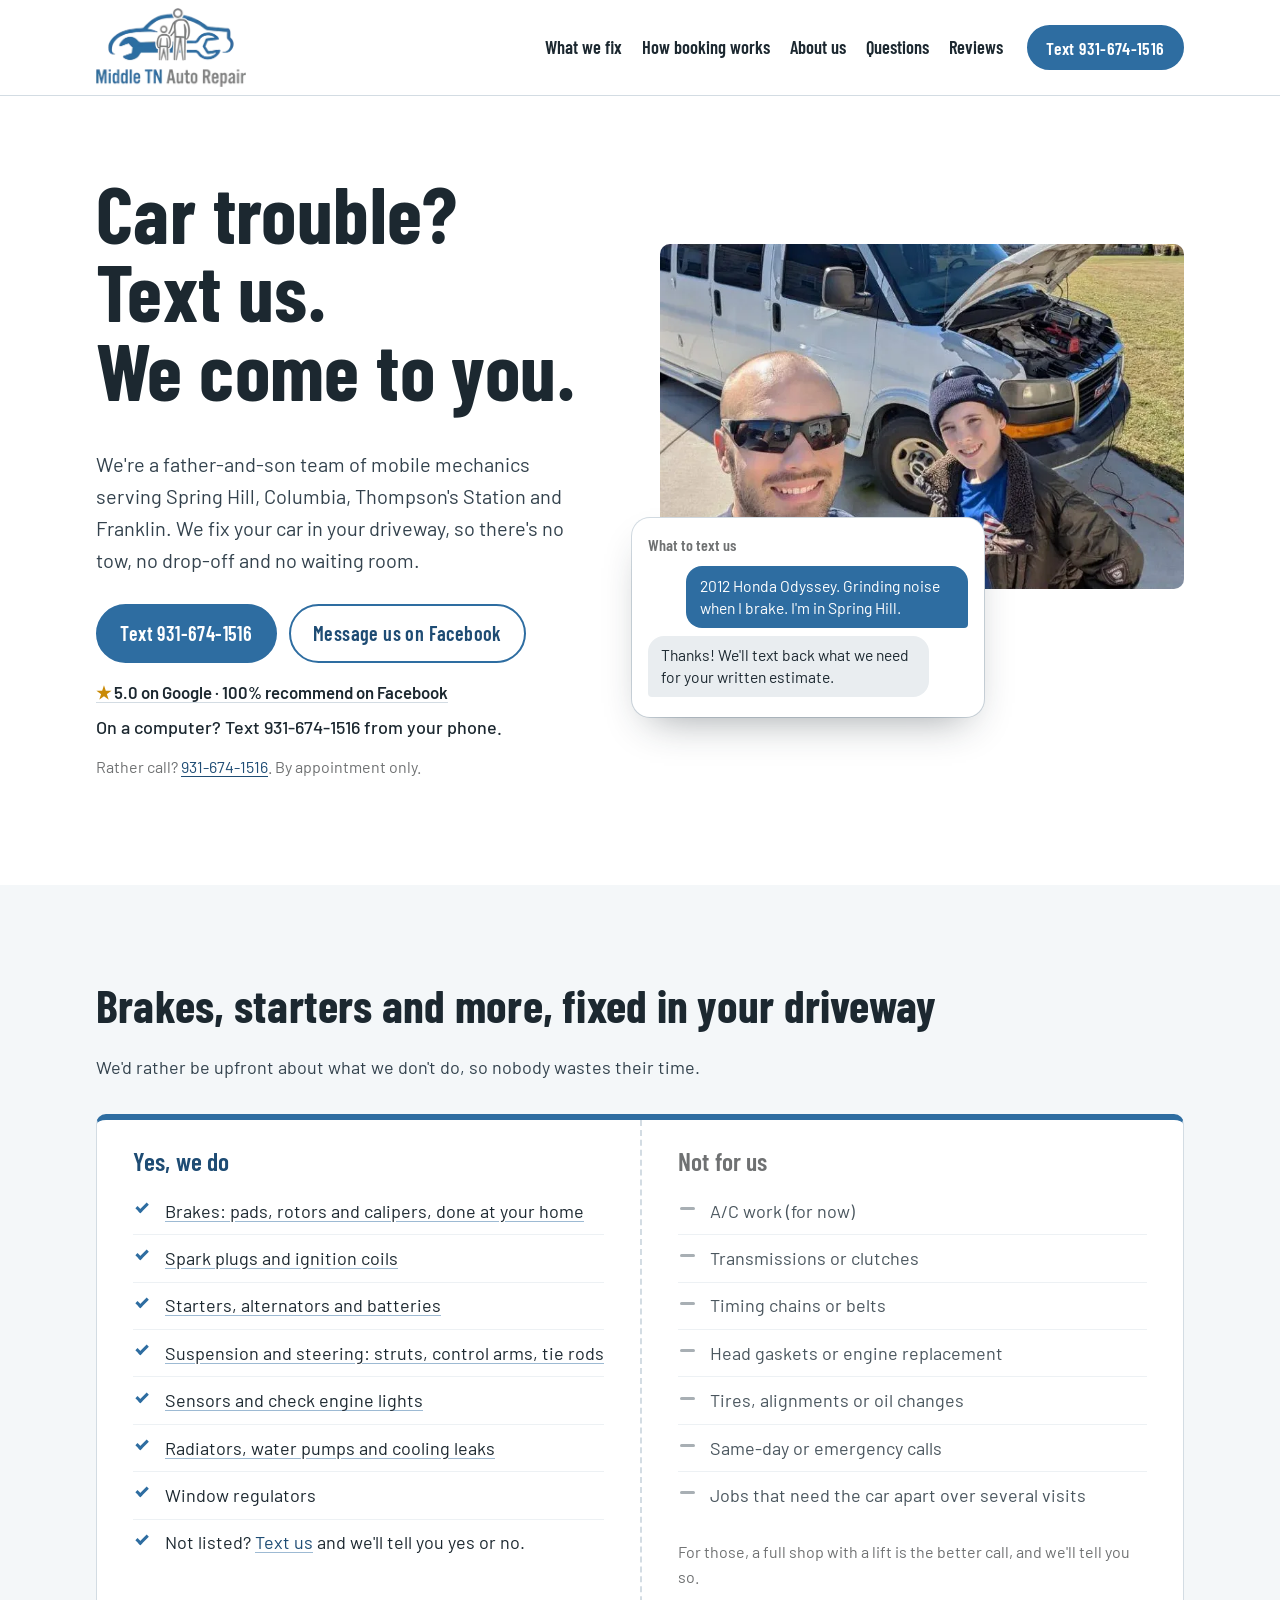
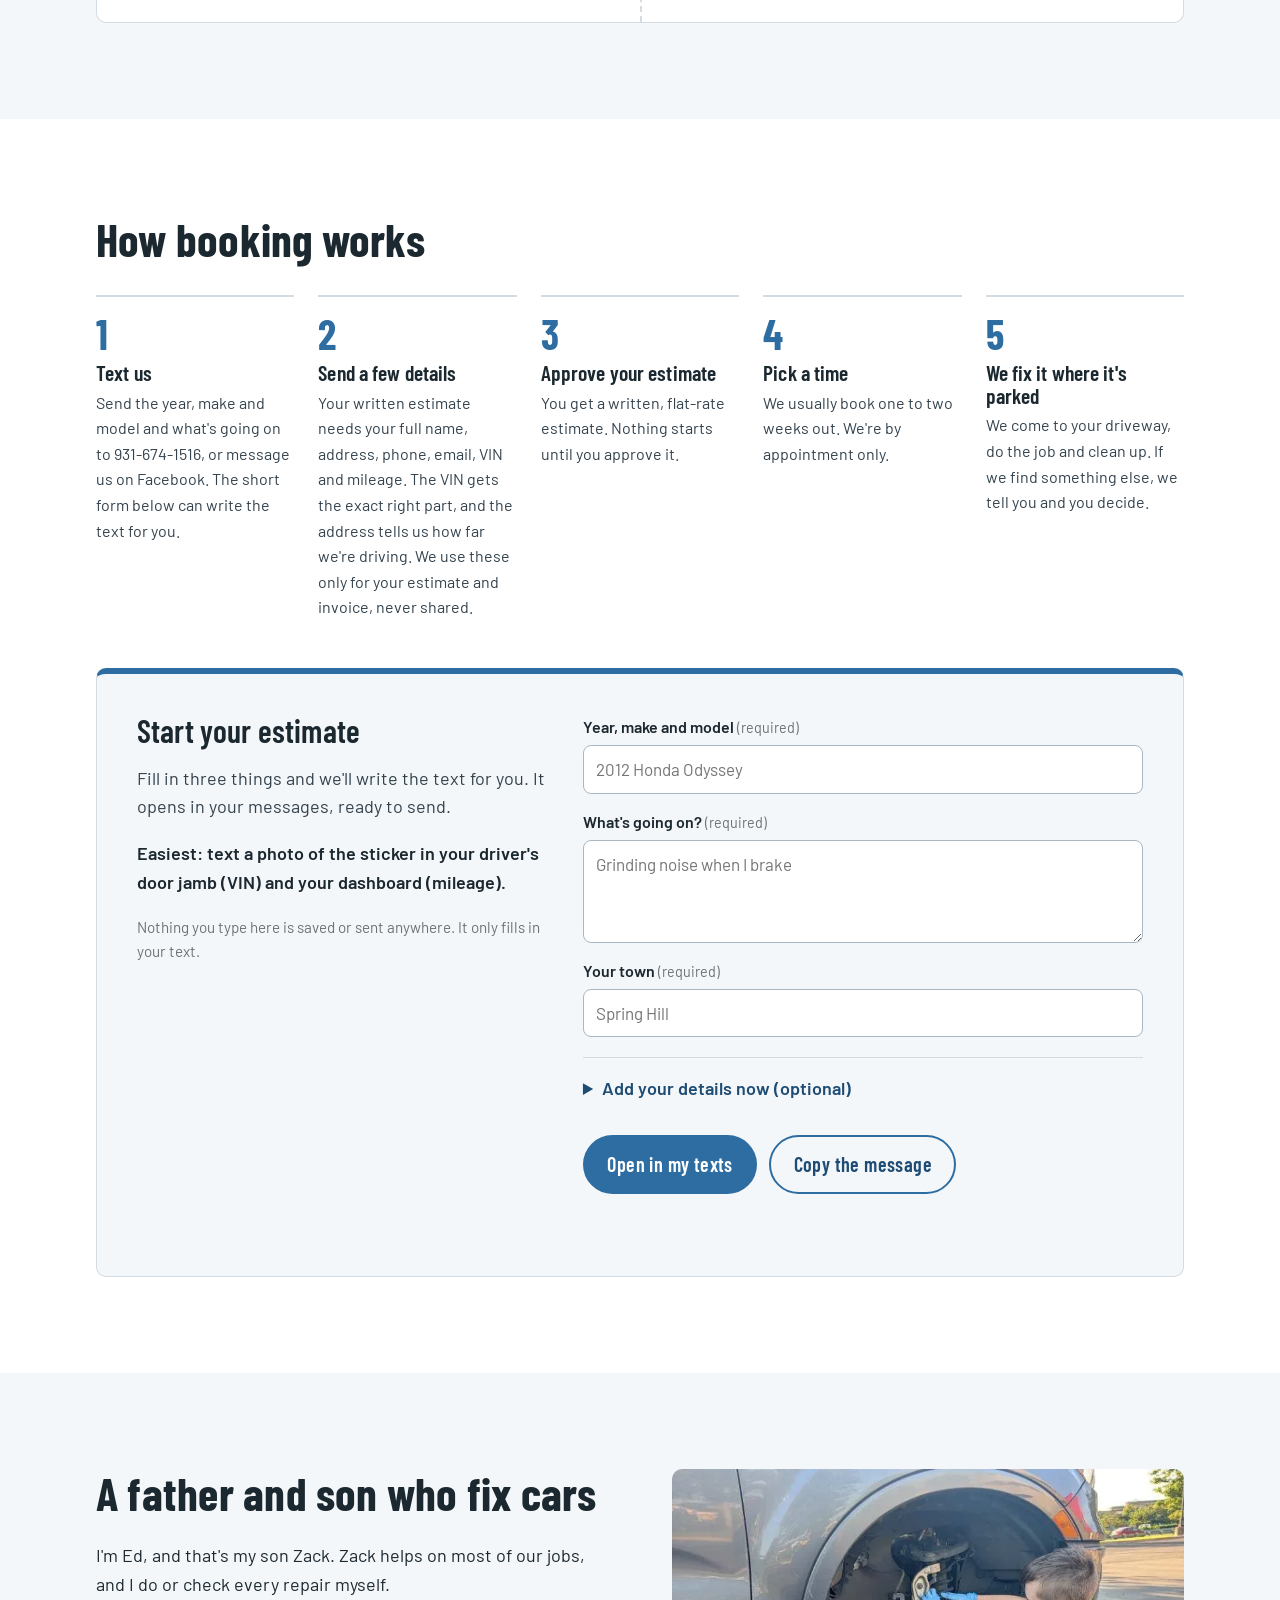
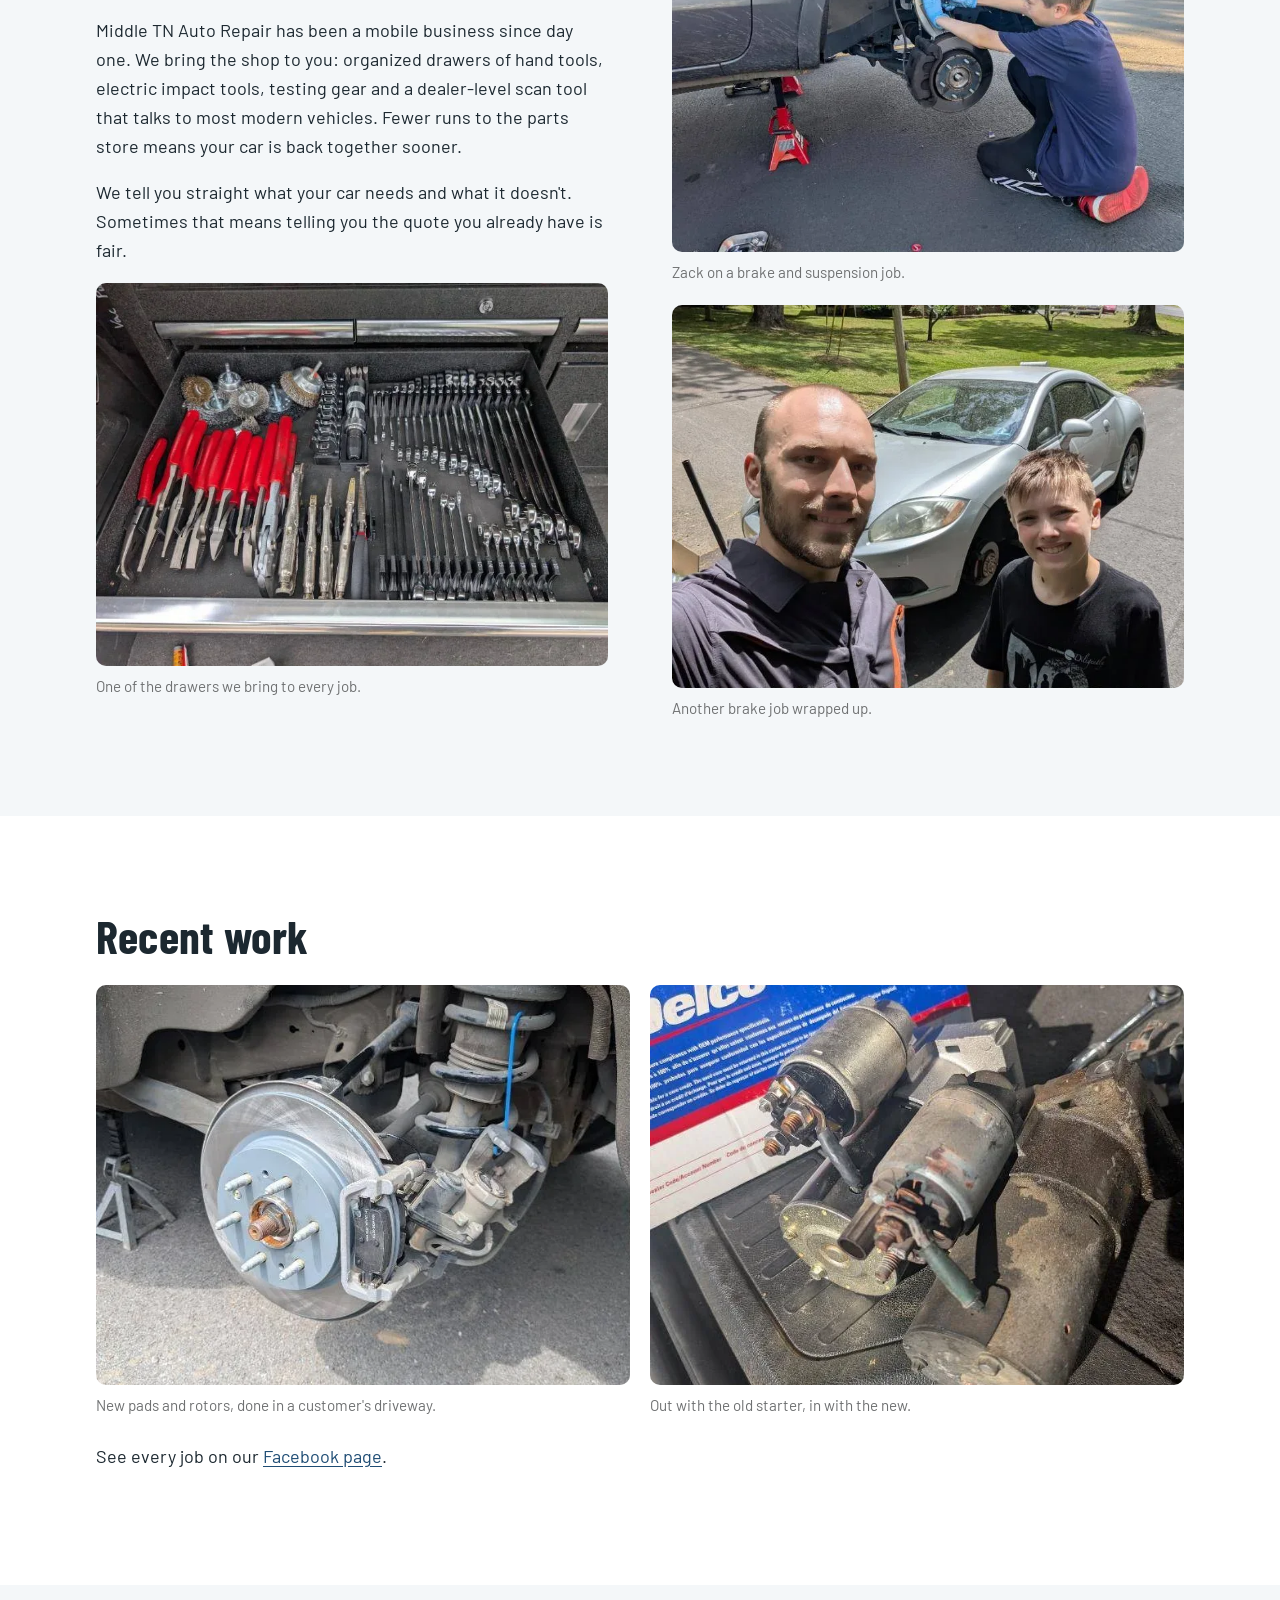
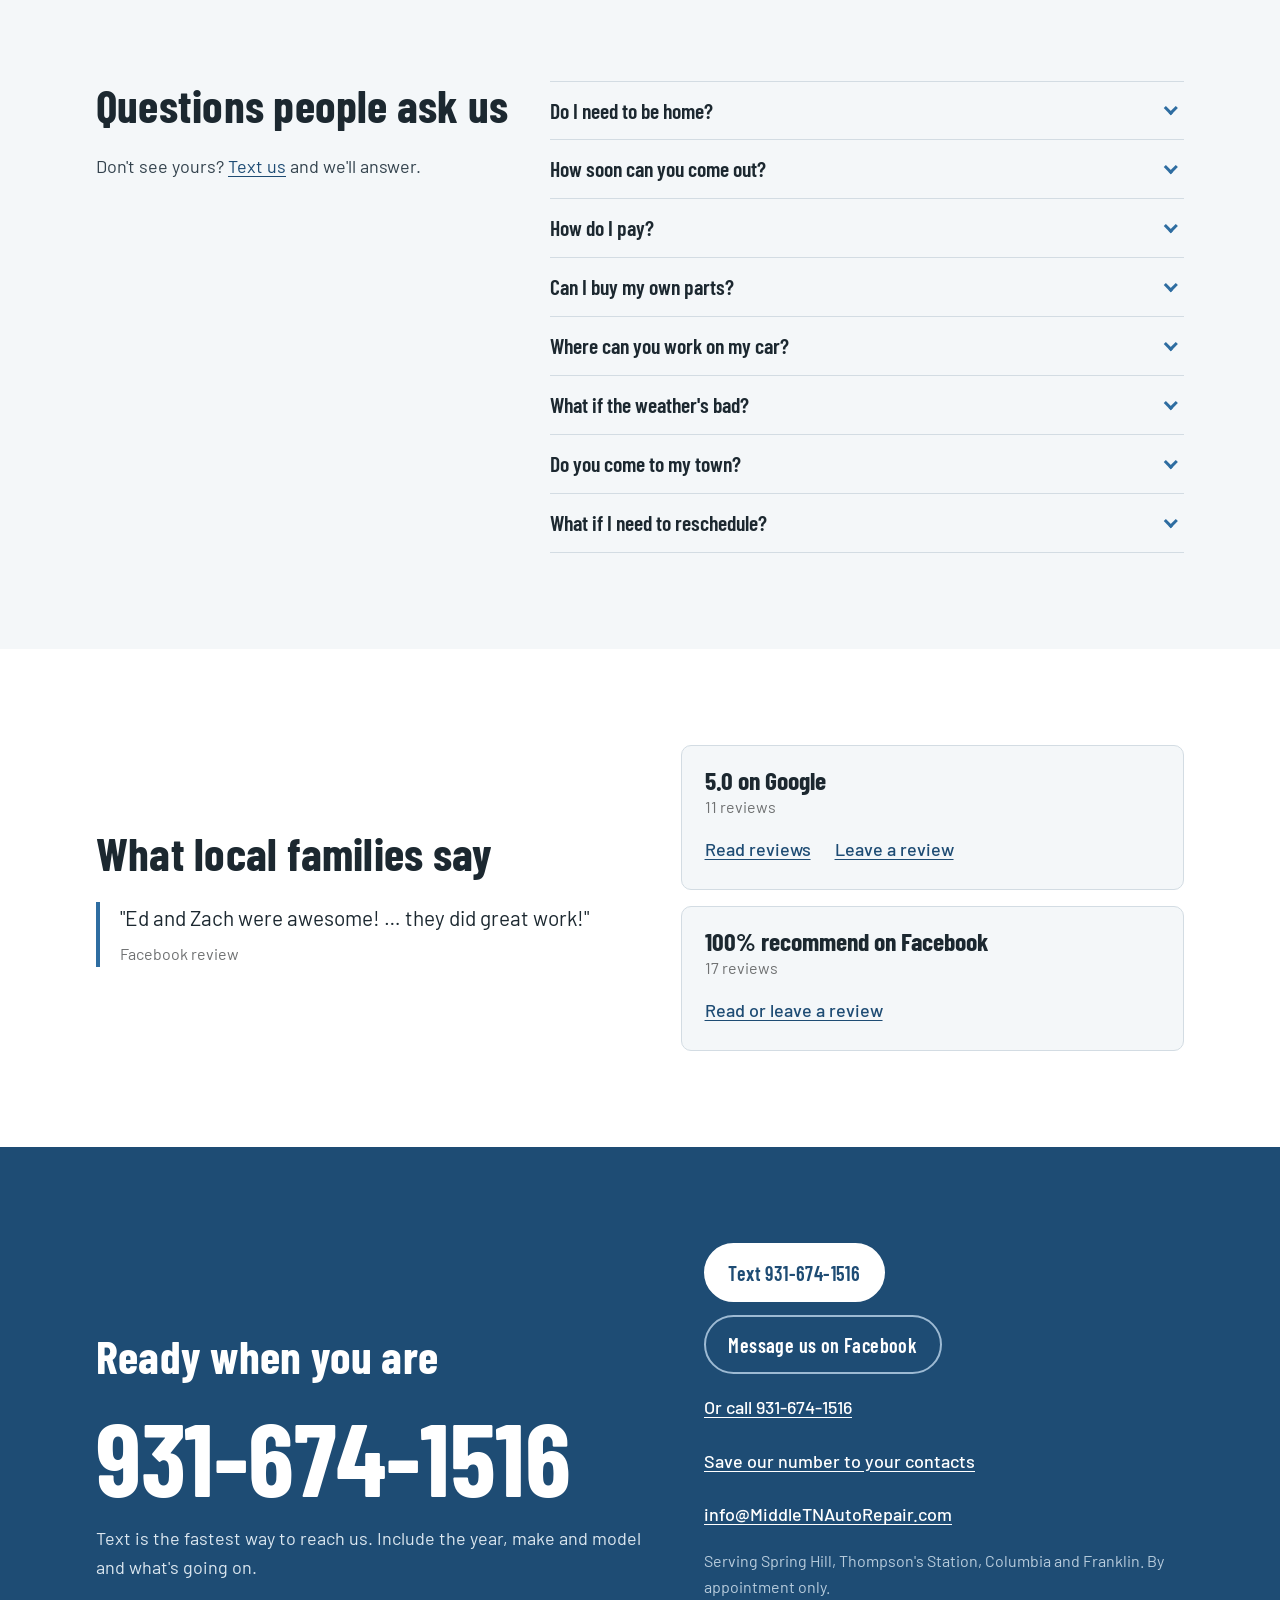
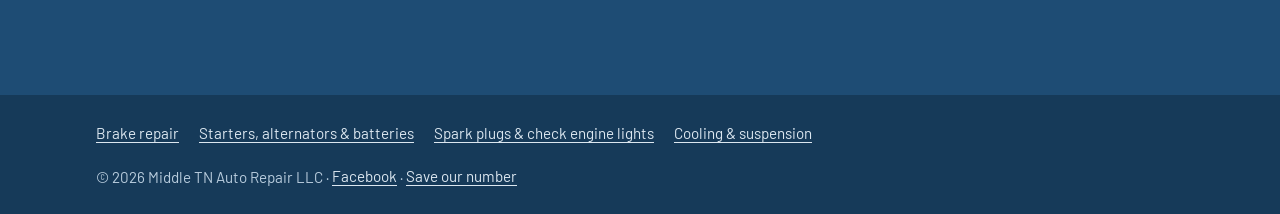
==== commit e3a95e77: "Add service pages, estimate text builder and contact card - Four service pages (brakes; starters, al" ====
--- a/index.html
+++ b/index.html
@@ -97,6 +97,7 @@
             <a class="btn js-text" href="sms:+19316741516?&amp;body=Year%2Fmake%2Fmodel%3A%20%0AWhat's%20going%20on%3A%20%0ATown%3A%20%0A(from%20website)">Text 931-674-1516</a>
             <a class="btn btn-quiet" href="https://m.me/MiddleTNAutoRepair">Message us on Facebook</a>
           </div>
+          <p class="proof"><a href="#reviews"><span aria-hidden="true">★ </span>5.0 on Google · 100% recommend on Facebook</a></p>
           <p class="desktop-note">On a computer? Text 931-674-1516 from your phone.</p>
           <p class="area">Rather call? <a href="tel:+19316741516">931-674-1516</a>. By appointment only.</p>
         </div>
@@ -120,14 +121,14 @@
           <div class="ticket-col ticket-yes">
             <h3>Yes, we do</h3>
             <ul>
-              <li>Brakes: pads, rotors and calipers</li>
-              <li>Spark plugs and ignition coils</li>
-              <li>Starters, alternators and batteries</li>
-              <li>Suspension and steering: struts, control arms, tie rods</li>
-              <li>Sensors and check engine lights</li>
-              <li>Radiators, water pumps and cooling leaks</li>
+              <li><a href="brake-repair/">Brakes: pads, rotors and calipers, done at your home</a></li>
+              <li><a href="spark-plugs-check-engine/">Spark plugs and ignition coils</a></li>
+              <li><a href="starter-alternator-battery/">Starters, alternators and batteries</a></li>
+              <li><a href="cooling-suspension/">Suspension and steering: struts, control arms, tie rods</a></li>
+              <li><a href="spark-plugs-check-engine/">Sensors and check engine lights</a></li>
+              <li><a href="cooling-suspension/">Radiators, water pumps and cooling leaks</a></li>
               <li>Window regulators</li>
-              <li>And plenty in between. Just ask.</li>
+              <li>Not listed? <a class="js-text" href="sms:+19316741516" data-body="Can you fix this? \n">Text us</a> and we'll tell you yes or no.</li>
             </ul>
           </div>
           <div class="ticket-col ticket-no">
@@ -153,11 +154,11 @@
         <ol class="steps">
           <li>
             <h3>Text us</h3>
-            <p>Send the year, make and model and what's going on to 931-674-1516, or message us on Facebook.</p>
+            <p>Send the year, make and model and what's going on to 931-674-1516, or message us on Facebook. The short form below can write the text for you.</p>
           </li>
           <li>
             <h3>Send a few details</h3>
-            <p>Your written estimate needs your full name, address, phone, email, VIN and mileage. The VIN gets the exact right part, and the address tells us how far we're driving.</p>
+            <p>Your written estimate needs your full name, address, phone, email, VIN and mileage. The VIN gets the exact right part, and the address tells us how far we're driving. We use these only for your estimate and invoice, never shared.</p>
           </li>
           <li>
             <h3>Approve your estimate</h3>
@@ -172,6 +173,58 @@
             <p>We come to your driveway, do the job and clean up. If we find something else, we tell you and you decide.</p>
           </li>
         </ol>
+
+        <div class="estimate" id="estimate">
+          <div class="estimate-intro">
+            <h3>Start your estimate</h3>
+            <p>Fill in three things and we'll write the text for you. It opens in your messages, ready to send.</p>
+            <p class="estimate-tip">Easiest: text a photo of the sticker in your driver's door jamb (VIN) and your dashboard (mileage).</p>
+            <p class="estimate-private">Nothing you type here is saved or sent anywhere. It only fills in your text.</p>
+          </div>
+          <p id="estimate-fallback">Text <a class="js-text" href="sms:+19316741516">931-674-1516</a> with the year, make and model, what's going on, and your town.</p>
+          <div id="estimate-builder" hidden>
+            <form id="estimate-form" novalidate>
+              <label for="f-ymm">Year, make and model <span class="req">(required)</span></label>
+              <input id="f-ymm" name="ymm" type="text" autocomplete="off" placeholder="2012 Honda Odyssey" required>
+
+              <label for="f-problem">What's going on? <span class="req">(required)</span></label>
+              <textarea id="f-problem" name="problem" rows="3" placeholder="Grinding noise when I brake" required></textarea>
+
+              <label for="f-town">Your town <span class="req">(required)</span></label>
+              <input id="f-town" name="town" type="text" list="towns" autocomplete="address-level2" placeholder="Spring Hill" required>
+              <datalist id="towns">
+                <option value="Spring Hill"><option value="Thompson's Station"><option value="Columbia"><option value="Franklin">
+              </datalist>
+
+              <details class="estimate-more">
+                <summary>Add your details now (optional)</summary>
+                <p class="estimate-note">We use these only for your estimate and invoice, never shared.</p>
+                <label for="f-name">Full name</label>
+                <input id="f-name" name="name" type="text" autocomplete="name">
+                <label for="f-address">Address where the car is parked</label>
+                <input id="f-address" name="address" type="text" autocomplete="street-address">
+                <label for="f-email">Email</label>
+                <input id="f-email" name="email" type="email" autocomplete="email">
+                <div class="estimate-pair">
+                  <div>
+                    <label for="f-vin">VIN</label>
+                    <input id="f-vin" name="vin" type="text" autocomplete="off" autocapitalize="characters" spellcheck="false">
+                  </div>
+                  <div>
+                    <label for="f-miles">Mileage</label>
+                    <input id="f-miles" name="miles" type="text" inputmode="numeric" autocomplete="off">
+                  </div>
+                </div>
+              </details>
+
+              <div class="estimate-actions">
+                <a class="btn" id="estimate-send" href="sms:+19316741516">Open in my texts</a>
+                <button class="btn btn-quiet" id="estimate-copy" type="button">Copy the message</button>
+              </div>
+              <p class="estimate-status" id="estimate-status" role="status" aria-live="polite"></p>
+            </form>
+          </div>
+        </div>
       </div>
     </section>
 
@@ -206,7 +259,7 @@
         <div class="work-grid">
           <figure class="photo">
             <img src="assets/photos/brake-job.webp" alt="New rotor and brake pads installed on a front wheel hub" width="653" height="868" loading="lazy">
-            <figcaption>New pads and rotors, done in the owner's driveway.</figcaption>
+            <figcaption>New pads and rotors, done in a customer's driveway.</figcaption>
           </figure>
           <figure class="photo">
             <img src="assets/photos/starter-old-new.webp" alt="A new starter next to the worn original" width="653" height="868" loading="lazy">
@@ -221,7 +274,7 @@
       <div class="wrap faq-inner">
         <div class="faq-side">
           <h2 id="questions-title">Questions people ask us</h2>
-          <p>Don't see yours? <a class="js-text" href="sms:+19316741516">Text us</a> and we'll answer.</p>
+          <p>Don't see yours? <a class="js-text" href="sms:+19316741516" data-body="Question: \n">Text us</a> and we'll answer.</p>
         </div>
         <div class="faq-list">
           <details>
@@ -242,7 +295,11 @@
           </details>
           <details>
             <summary>Where can you work on my car?</summary>
-            <p>Most driveways work fine. Some apartment complexes and HOAs don't allow car repairs, so check your rules first. If you're not sure, text us and we'll figure it out together.</p>
+            <p>Most driveways work fine. We need a flat, paved spot with room to work around the car. Some apartment complexes and HOAs don't allow car repairs, so check your rules first. If you're not sure, text us and we'll figure it out together.</p>
+          </details>
+          <details>
+            <summary>What if the weather's bad?</summary>
+            <p>All of our work is weather permitting, since we're working outside. If rain or storms move in, we'll text you and set a new time.</p>
           </details>
           <details>
             <summary>Do you come to my town?</summary>
@@ -261,7 +318,7 @@
         <div>
           <h2 id="reviews-title">What local families say</h2>
           <blockquote class="quote">
-            <p>"Ed and Zach were awesome! Very responsive and got me in right away for a much needed repair. Their prices are reasonable and they did great work!"</p>
+            <p>"Ed and Zach were awesome! … they did great work!"</p>
             <footer>Facebook review</footer>
           </blockquote>
         </div>
@@ -288,9 +345,11 @@
           <p>Text is the fastest way to reach us. Include the year, make and model and what's going on.</p>
         </div>
         <ul class="contact-list">
-          <li><a class="btn btn-light" href="https://m.me/MiddleTNAutoRepair">Message us on Facebook</a></li>
-          <li><a class="btn btn-outline-light" href="tel:+19316741516">Call 931-674-1516</a></li>
-          <li><a class="contact-email" href="mailto:info@MiddleTNAutoRepair.com">info@MiddleTNAutoRepair.com</a></li>
+          <li><a class="btn btn-light js-text" href="sms:+19316741516?&amp;body=Year%2Fmake%2Fmodel%3A%20%0AWhat's%20going%20on%3A%20%0ATown%3A%20%0A(from%20website)">Text 931-674-1516</a></li>
+          <li><a class="btn btn-outline-light" href="https://m.me/MiddleTNAutoRepair">Message us on Facebook</a></li>
+          <li><a class="contact-link" href="tel:+19316741516">Or call 931-674-1516</a></li>
+          <li><a class="contact-link" href="mtnar.vcf">Save our number to your contacts</a></li>
+          <li><a class="contact-link" href="mailto:info@MiddleTNAutoRepair.com">info@MiddleTNAutoRepair.com</a></li>
           <li class="area">Serving Spring Hill, Thompson's Station, Columbia and Franklin. By appointment only.</li>
         </ul>
       </div>
@@ -299,11 +358,16 @@
 
   <footer class="site-footer">
     <div class="wrap footer-inner">
-      <p>© <span id="year">2026</span> Middle TN Auto Repair LLC</p>
-      <p><a href="https://www.facebook.com/MiddleTNAutoRepair">Facebook</a></p>
+      <nav class="footer-services" aria-label="Services">
+        <a href="brake-repair/">Brake repair</a>
+        <a href="starter-alternator-battery/">Starters, alternators &amp; batteries</a>
+        <a href="spark-plugs-check-engine/">Spark plugs &amp; check engine lights</a>
+        <a href="cooling-suspension/">Cooling &amp; suspension</a>
+      </nav>
+      <p>© <span id="year">2026</span> Middle TN Auto Repair LLC · <a href="https://www.facebook.com/MiddleTNAutoRepair">Facebook</a> · <a href="mtnar.vcf">Save our number</a></p>
     </div>
   </footer>
 
-  <script>document.getElementById('year').textContent = new Date().getFullYear();</script>
+  <script src="assets/site.js" defer></script>
 </body>
 </html>
--- a/styles.css
+++ b/styles.css
@@ -113,6 +113,10 @@
 .lede { font-size: 1.25rem; max-width: 34rem; color: #33424D; }
 .actions { display: flex; flex-wrap: wrap; gap: 0.75rem; margin: 1.75rem 0 1.25rem; }
 .area { color: var(--steel); font-size: 1rem; }
+.proof { margin: -0.25rem 0 1rem; font-weight: 600; font-size: 1.05rem; }
+.proof a { color: var(--ink); text-decoration: none; border-bottom: 1px solid var(--line); }
+.proof a:hover { color: var(--blue-deep); border-color: var(--blue); }
+.proof span { color: #C98A06; }
 .desktop-note { display: none; margin: -0.5rem 0 0.75rem; font-weight: 500; color: var(--ink); }
 @media (hover: hover) and (pointer: fine) { .desktop-note { display: block; } }
 .sr-only { position: absolute; width: 1px; height: 1px; padding: 0; margin: -1px; overflow: hidden; clip: rect(0 0 0 0); white-space: nowrap; border: 0; }
@@ -164,6 +168,9 @@
   border-left: 3px solid var(--blue); border-bottom: 3px solid var(--blue);
   transform: rotate(-45deg);
 }
+.ticket-yes a { color: var(--ink); text-decoration-color: #9DBAD3; }
+.ticket-yes a:hover { color: var(--blue-deep); text-decoration-color: var(--blue); }
+.ticket-yes li:last-child a { color: var(--blue-deep); }
 .ticket-no li { color: #4A565E; }
 .ticket-no li::before {
   content: ""; position: absolute; left: 0.15rem; top: 1.2rem;
@@ -188,6 +195,40 @@
 .steps h3 { font-size: 1.35rem; margin-bottom: 0.35rem; }
 .steps p { font-size: 1rem; color: #33424D; margin: 0; }
 
+/* Estimate text builder */
+.estimate {
+  margin-top: 3rem; padding: clamp(1.5rem, 4vw, 2.5rem);
+  display: grid; gap: 2rem; grid-template-columns: minmax(0, 0.85fr) minmax(0, 1.15fr);
+  background: var(--paper); border: 1px solid var(--line); border-top: 6px solid var(--blue); border-radius: var(--radius);
+}
+.estimate h3 { font-size: 2rem; }
+.estimate-intro p { color: #33424D; max-width: 26rem; }
+.estimate-tip { font-weight: 600; color: var(--ink) !important; }
+.estimate-private { font-size: 0.95rem; color: var(--steel) !important; }
+#estimate-fallback { align-self: center; }
+.estimate form { display: grid; gap: 0.35rem; }
+.estimate label { font-weight: 600; font-size: 1rem; margin-top: 0.6rem; }
+.estimate label:first-child { margin-top: 0; }
+.req { font-weight: 400; color: var(--steel); font-size: 0.9rem; }
+.estimate input, .estimate textarea {
+  width: 100%; font: inherit; font-size: 1.0625rem; color: var(--ink);
+  padding: 0.6rem 0.75rem; min-height: 2.9rem;
+  background: var(--white); border: 1px solid #A9B7C2; border-radius: 8px;
+}
+.estimate textarea { resize: vertical; }
+.estimate input:focus, .estimate textarea:focus { outline: 3px solid var(--blue); outline-offset: 1px; border-color: var(--blue); }
+.estimate-more { margin-top: 0.9rem; border-top: 1px solid var(--line); padding-top: 0.6rem; }
+.estimate-more summary { cursor: pointer; font-weight: 600; color: var(--blue-deep); padding: 0.4rem 0; }
+.estimate-more > label, .estimate-more > input { display: block; }
+.estimate-more > input { margin-top: 0.35rem; }
+.estimate-note { font-size: 0.95rem; color: var(--steel); margin: 0.25rem 0 0; }
+.estimate-pair { display: grid; grid-template-columns: 1.4fr 1fr; gap: 0.75rem; }
+.estimate-pair label { display: block; margin-top: 0.6rem; }
+.estimate-pair input { margin-top: 0.35rem; }
+.estimate-actions { display: flex; flex-wrap: wrap; gap: 0.75rem; margin-top: 1.25rem; }
+.estimate-actions button { cursor: pointer; }
+.estimate-status { min-height: 1.6em; margin: 0.5rem 0 0; font-weight: 500; color: var(--blue-deep); }
+
 /* About */
 .about-inner {
   display: grid; gap: clamp(2rem, 5vw, 4rem);
@@ -212,7 +253,7 @@
 .work-more { margin-top: 1.5rem; }
 
 /* Questions */
-.faq { background: var(--white); padding: clamp(3.5rem, 8vw, 6rem) 0; }
+.faq { padding: clamp(3.5rem, 8vw, 6rem) 0; }
 .faq-inner { display: grid; gap: 2rem; grid-template-columns: minmax(0, 0.8fr) minmax(0, 1.2fr); align-items: start; }
 .faq-side p { color: #33424D; max-width: 22rem; }
 .faq-list { border-top: 1px solid var(--line); }
@@ -233,6 +274,8 @@
 .faq details p { margin: 0 0 1.1rem; max-width: 40rem; color: #33424D; }
 
 /* Reviews */
+.reviews { background: var(--white); }
+.reviews .review-card { background: var(--paper); }
 .reviews-inner {
   display: grid; gap: 2rem;
   grid-template-columns: minmax(0, 1.1fr) minmax(0, 1fr);
@@ -269,20 +312,49 @@
 .contact .btn-light:hover { background: #DCE7F0; border-color: #DCE7F0; color: var(--blue-deep); }
 .btn-outline-light { background: transparent; color: var(--white); border-color: #9DBAD3; }
 .btn-outline-light:hover { background: rgba(255,255,255,0.1); color: var(--white); border-color: var(--white); }
-.contact-email { display: inline-block; padding: 0.4rem 0; }
+.contact-link { display: inline-block; padding: 0.35rem 0; font-weight: 500; }
 .contact :focus-visible, .site-footer :focus-visible { outline-color: var(--white); }
 .contact .area { color: #B8CCDD; }
+
+/* Service pages */
+.page-hero { background: var(--white); padding: clamp(2rem, 5vw, 3.5rem) 0 clamp(2.5rem, 5vw, 3.5rem); border-bottom: 1px solid var(--line); }
+.page-hero h1 { font-size: clamp(2.4rem, 5.5vw, 4rem); line-height: 1; max-width: 18ch; }
+.page-hero .lede { max-width: 40rem; }
+.crumbs { font-size: 0.95rem; color: var(--steel); margin-bottom: 1rem; }
+.svc { padding: clamp(3rem, 7vw, 5rem) 0; }
+.svc-inner { display: grid; gap: clamp(2rem, 5vw, 4rem); grid-template-columns: minmax(0, 1.25fr) minmax(0, 0.85fr); align-items: start; }
+.svc-copy h2 { font-size: clamp(1.7rem, 3.2vw, 2.2rem); margin-top: 2.25rem; }
+.svc-copy h2:first-child { margin-top: 0; }
+.svc-copy p { max-width: 40rem; color: #33424D; }
+.svc-copy strong { color: var(--ink); }
+.svc-list { list-style: none; margin: 0; padding: 0; max-width: 40rem; }
+.svc-list li { position: relative; padding: 0.45rem 0 0.45rem 2rem; border-bottom: 1px solid var(--line); }
+.svc-list li:last-child { border-bottom: 0; }
+.svc-list li::before {
+  content: ""; position: absolute; left: 0.2rem; top: 0.85rem;
+  width: 0.75rem; height: 0.42rem;
+  border-left: 3px solid var(--blue); border-bottom: 3px solid var(--blue);
+  transform: rotate(-45deg);
+}
+.svc-aside { display: grid; gap: 1.25rem; }
+.svc-card { background: var(--white); border: 1px solid var(--line); border-radius: var(--radius); padding: 1.25rem 1.4rem; }
+.svc-card h2 { font-size: 1.5rem; margin-bottom: 0.5rem; }
+.svc-card ul { margin: 0; padding-left: 1.1rem; font-size: 1rem; color: #33424D; }
+.svc-card li { margin-bottom: 0.4rem; }
+.svc-links { list-style: none; padding-left: 0 !important; }
+.svc-links a { display: inline-block; padding: 0.2rem 0; font-weight: 500; }
 
 /* Footer */
 .site-footer { background: #163A59; color: #B8CCDD; font-size: 0.95rem; }
 .site-footer a { color: #DCE7F0; display: inline-block; padding: 0.35rem 0; }
-.footer-inner { display: flex; justify-content: space-between; gap: 1rem; padding-top: 1.25rem; padding-bottom: 1.25rem; }
+.footer-inner { display: flex; flex-wrap: wrap; justify-content: space-between; align-items: center; gap: 0.5rem 1.5rem; padding-top: 1.25rem; padding-bottom: 1.25rem; }
 .footer-inner p { margin: 0; }
+.footer-services { display: flex; flex-wrap: wrap; gap: 0 1.25rem; }
 
 /* Responsive */
 @media (max-width: 960px) {
   .steps { grid-template-columns: repeat(2, minmax(0, 1fr)); }
-  .about-inner, .reviews-inner, .faq-inner, .contact-inner { grid-template-columns: 1fr; }
+  .about-inner, .reviews-inner, .faq-inner, .contact-inner, .estimate, .svc-inner { grid-template-columns: 1fr; }
   .about-media { grid-template-columns: 1fr 1fr; }
 }
 
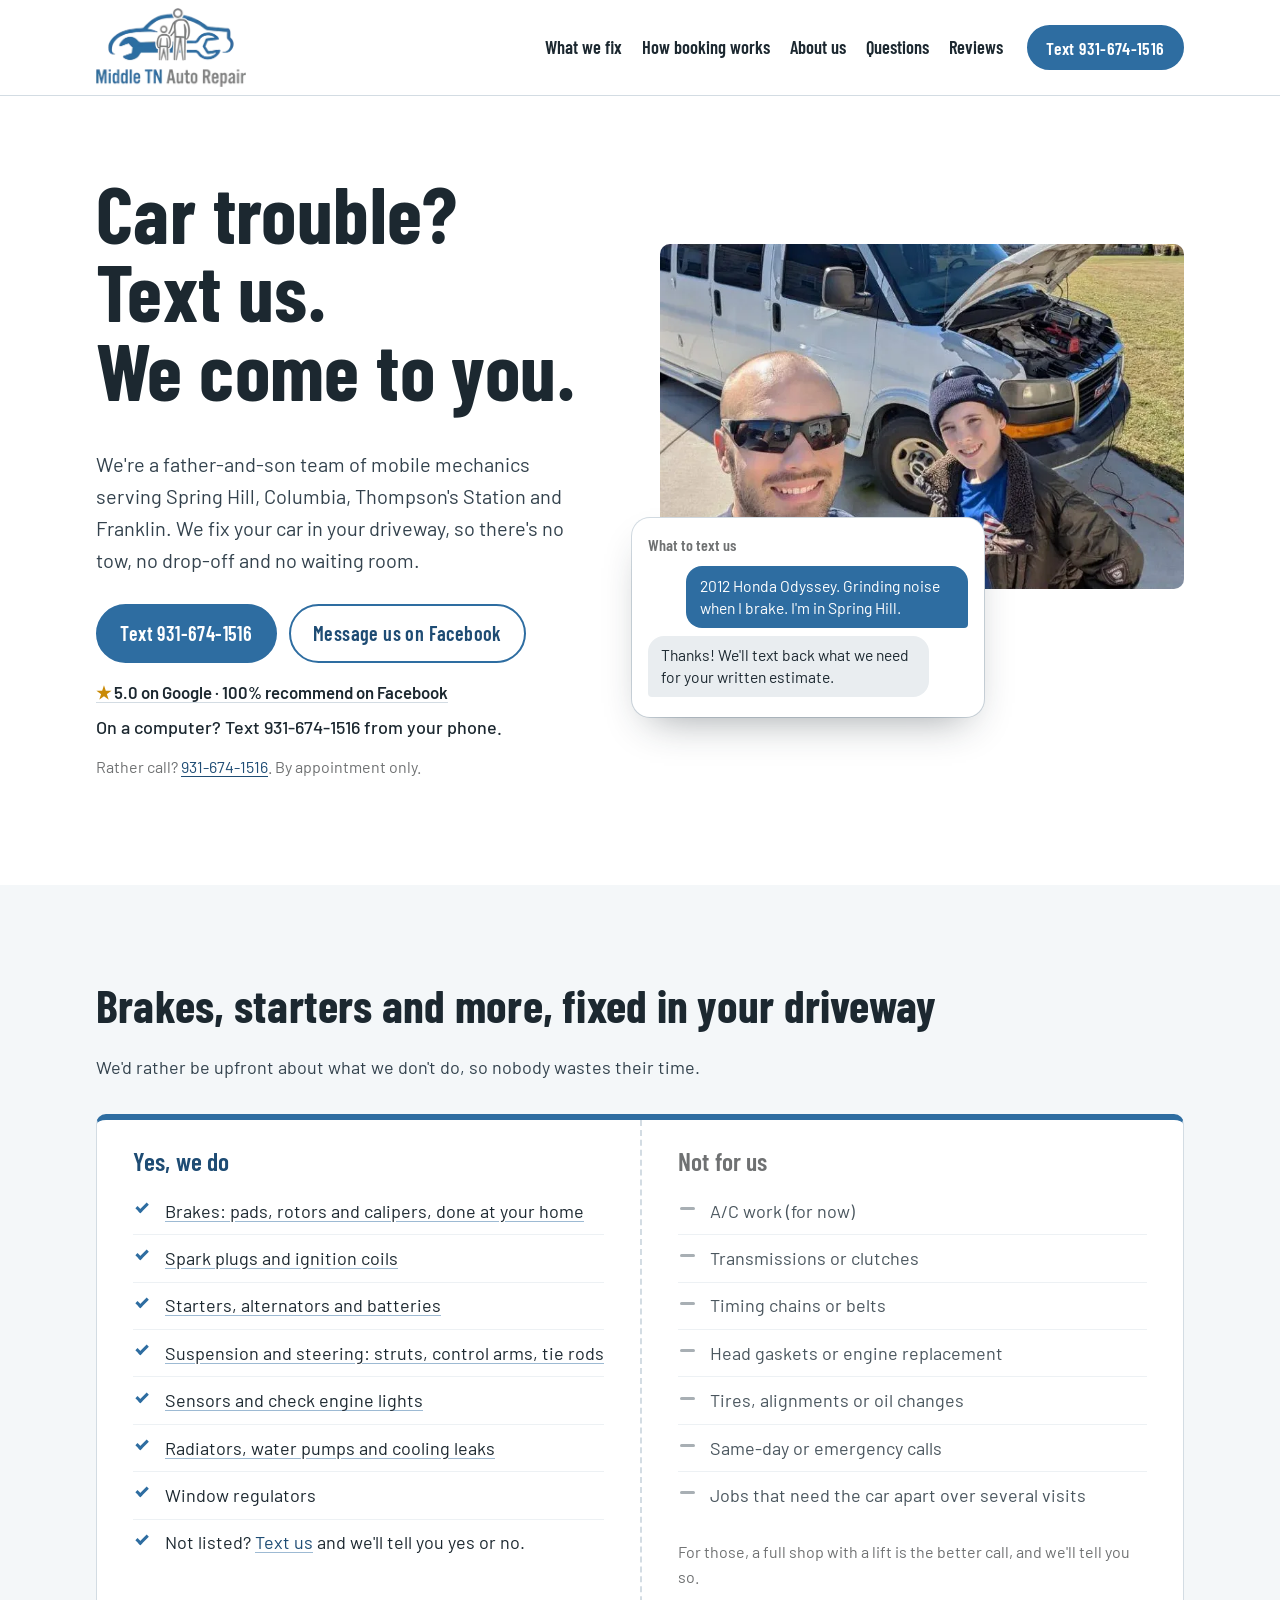
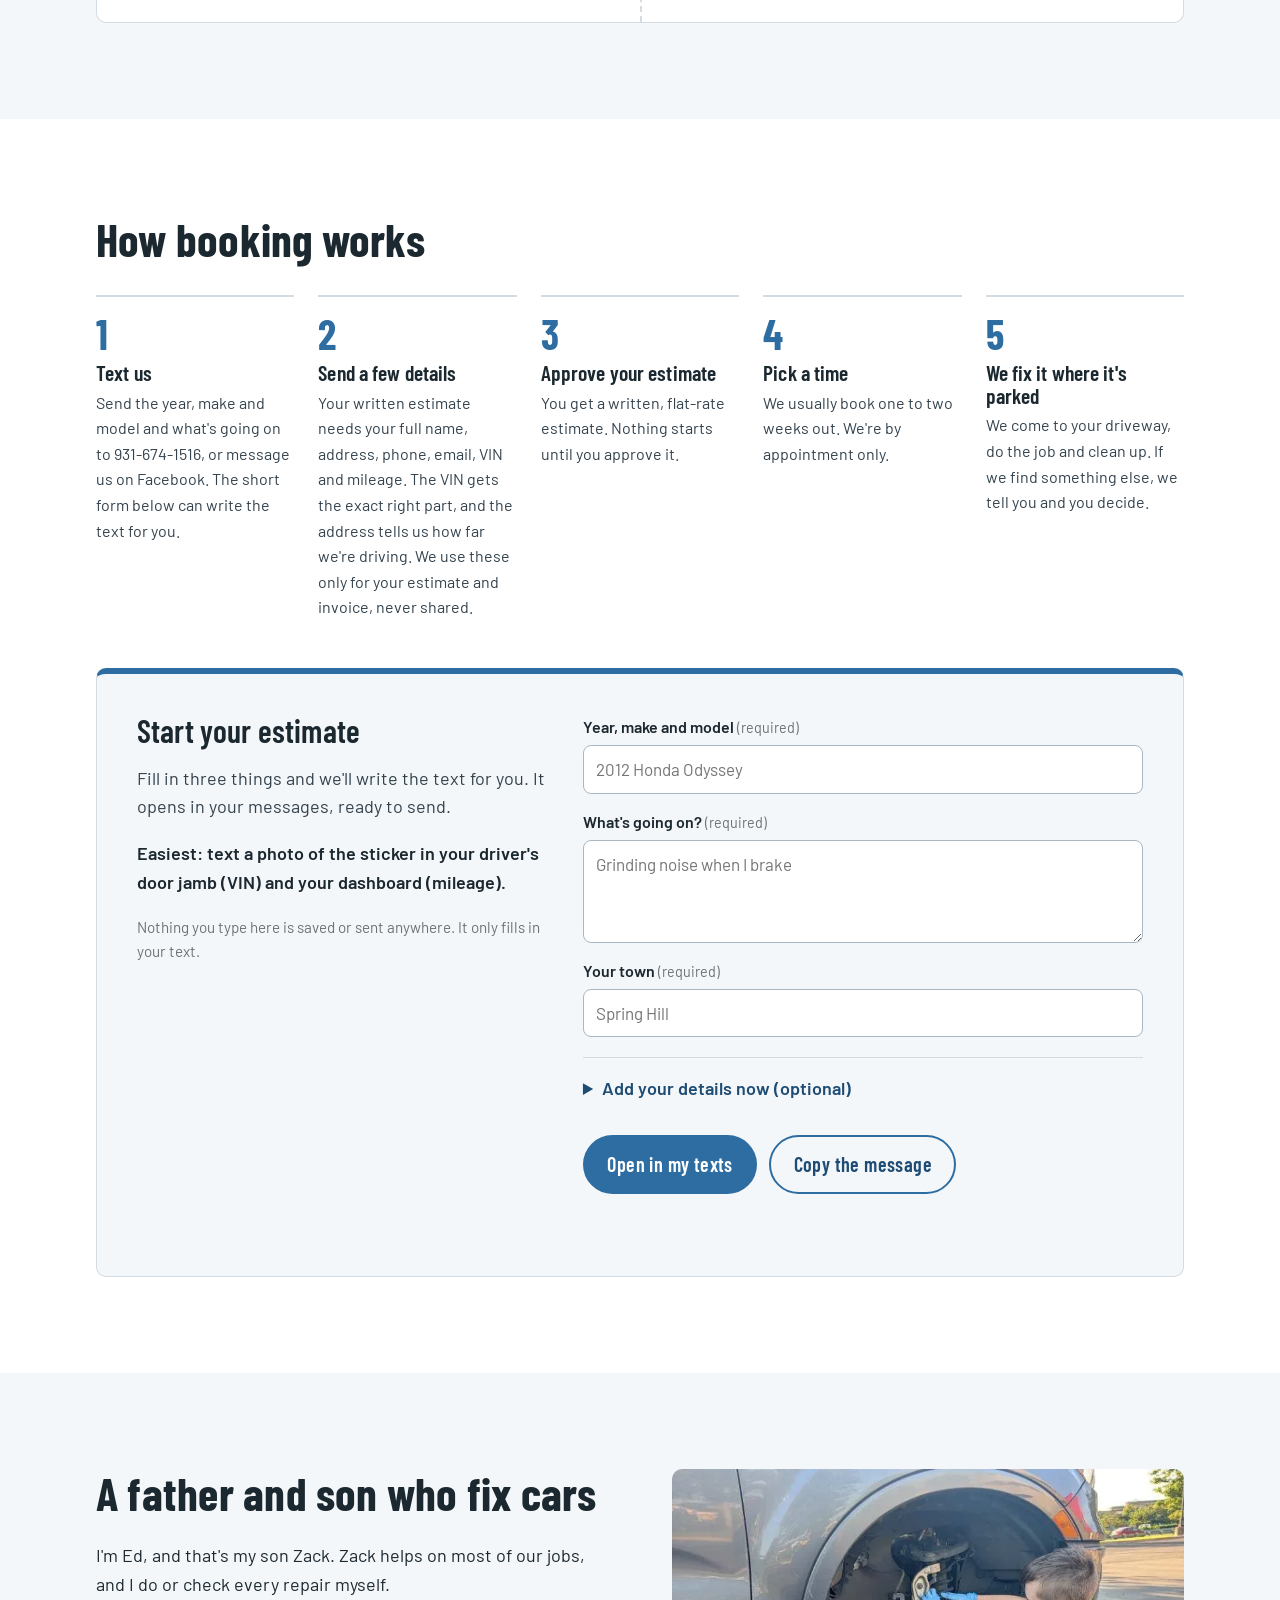
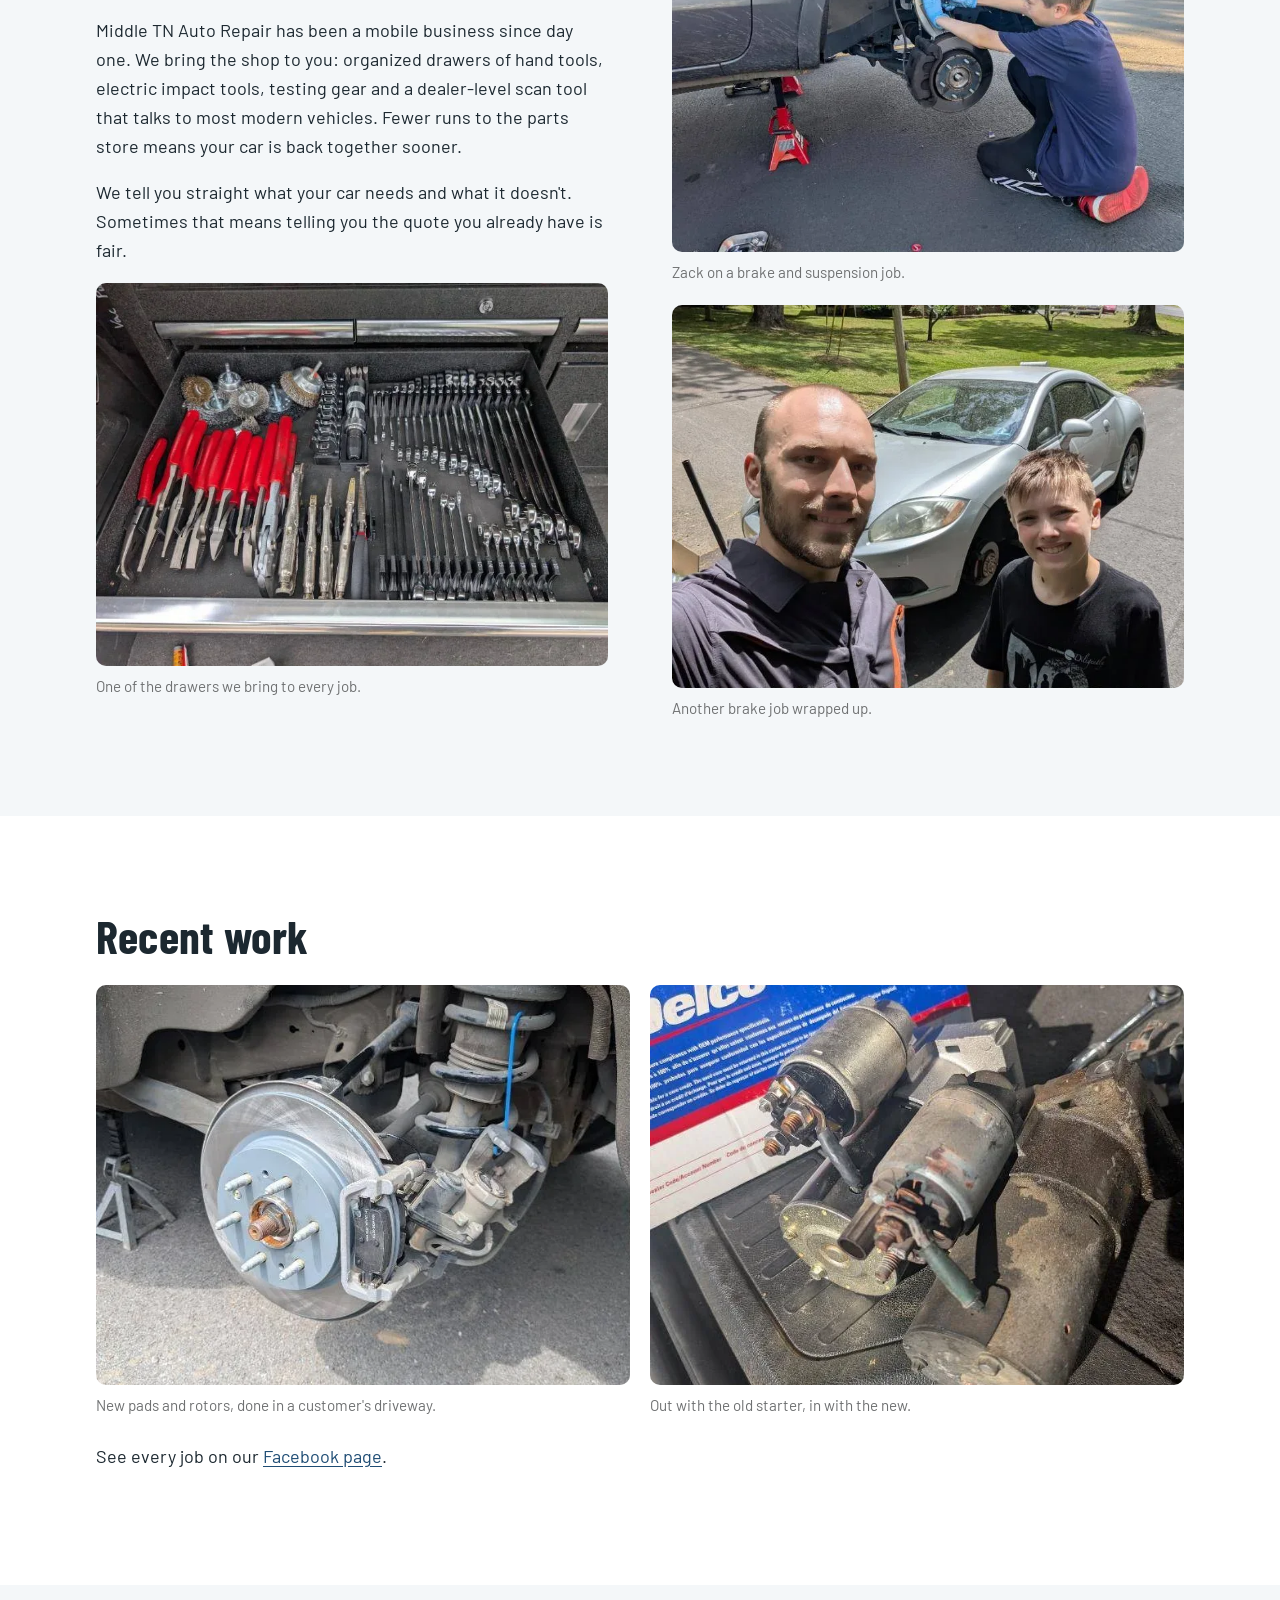
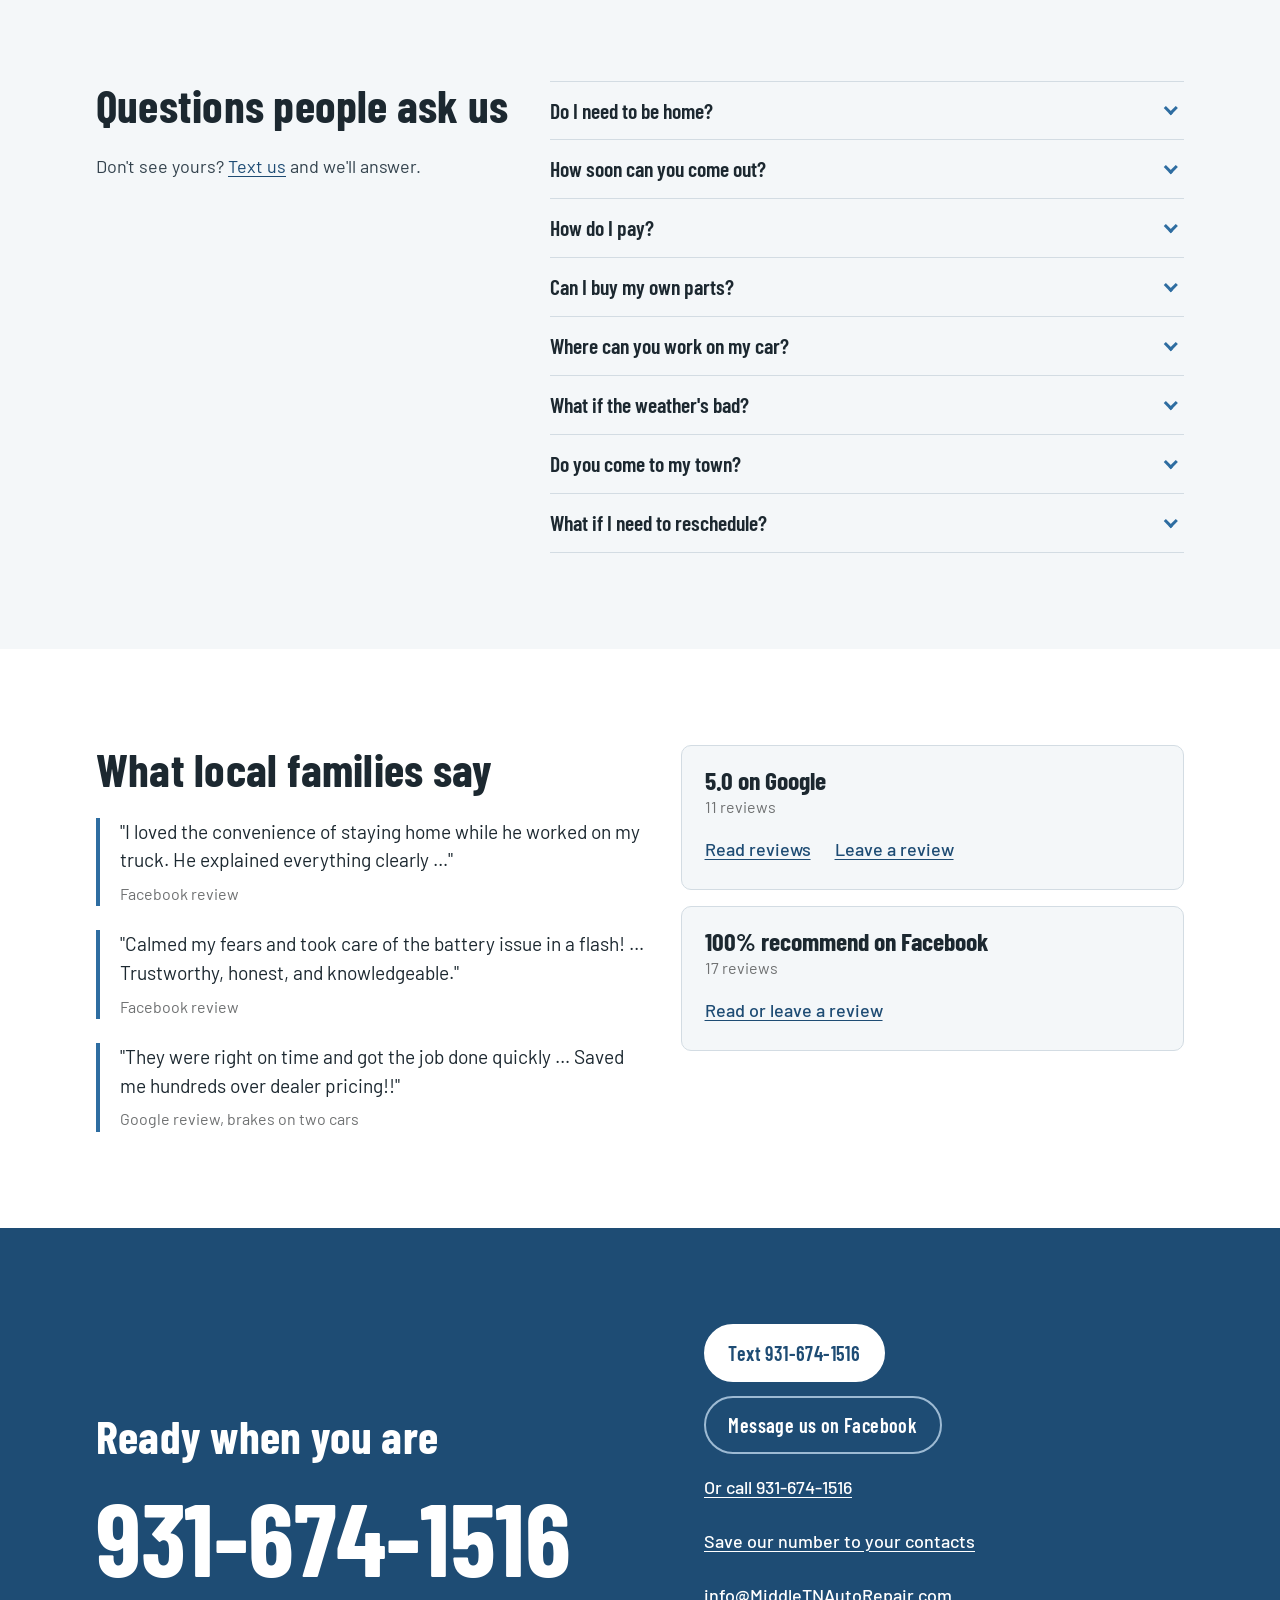
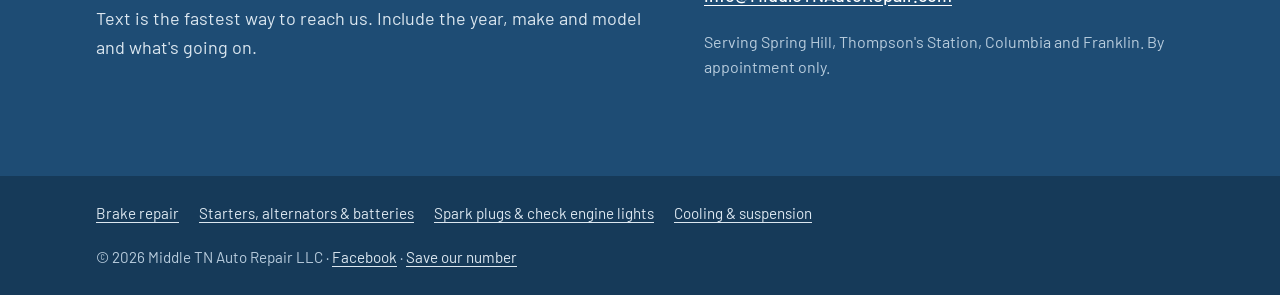
==== commit eda0f8ee: "Use three customer review quotes; keep contact card line endings - Reviews section now shows three s" ====
--- a/index.html
+++ b/index.html
@@ -317,10 +317,20 @@
       <div class="wrap reviews-inner">
         <div>
           <h2 id="reviews-title">What local families say</h2>
-          <blockquote class="quote">
-            <p>"Ed and Zach were awesome! … they did great work!"</p>
-            <footer>Facebook review</footer>
-          </blockquote>
+          <div class="quotes">
+            <blockquote class="quote">
+              <p>"I loved the convenience of staying home while he worked on my truck. He explained everything clearly …"</p>
+              <footer>Facebook review</footer>
+            </blockquote>
+            <blockquote class="quote">
+              <p>"Calmed my fears and took care of the battery issue in a flash! … Trustworthy, honest, and knowledgeable."</p>
+              <footer>Facebook review</footer>
+            </blockquote>
+            <blockquote class="quote">
+              <p>"They were right on time and got the job done quickly … Saved me hundreds over dealer pricing!!"</p>
+              <footer>Google review, brakes on two cars</footer>
+            </blockquote>
+          </div>
         </div>
         <div class="review-links">
           <div class="review-card">
--- a/styles.css
+++ b/styles.css
@@ -279,10 +279,11 @@
 .reviews-inner {
   display: grid; gap: 2rem;
   grid-template-columns: minmax(0, 1.1fr) minmax(0, 1fr);
-  align-items: center;
-}
-.quote { margin: 1.5rem 0 0; padding-left: 1.25rem; border-left: 4px solid var(--blue); }
-.quote p { font-size: 1.3rem; line-height: 1.5; max-width: 34rem; margin-bottom: 0.5rem; }
+  align-items: start;
+}
+.quotes { display: grid; gap: 1.5rem; margin-top: 1.5rem; }
+.quote { margin: 0; padding-left: 1.25rem; border-left: 4px solid var(--blue); }
+.quote p { font-size: 1.2rem; line-height: 1.5; max-width: 34rem; margin-bottom: 0.35rem; }
 .quote footer { color: var(--steel); font-size: 1rem; }
 .review-links { display: grid; gap: 1rem; }
 .review-card {
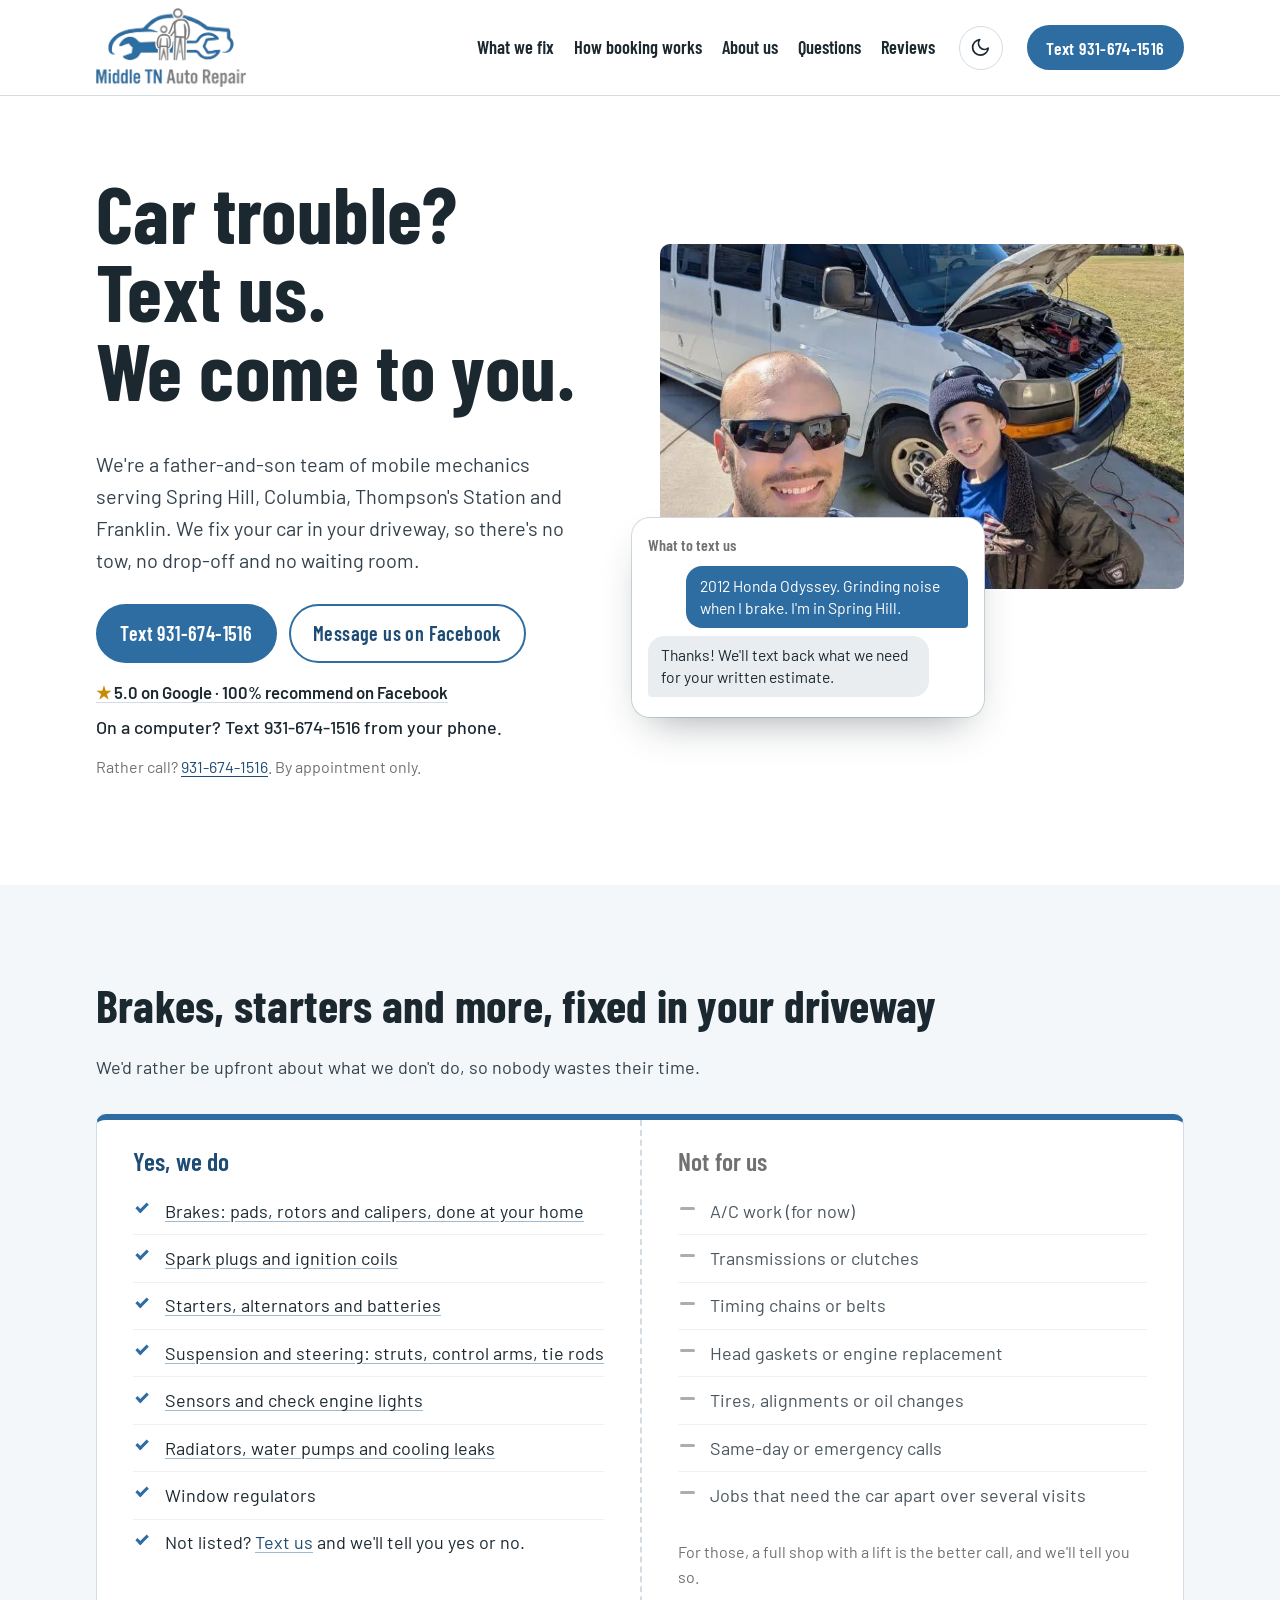
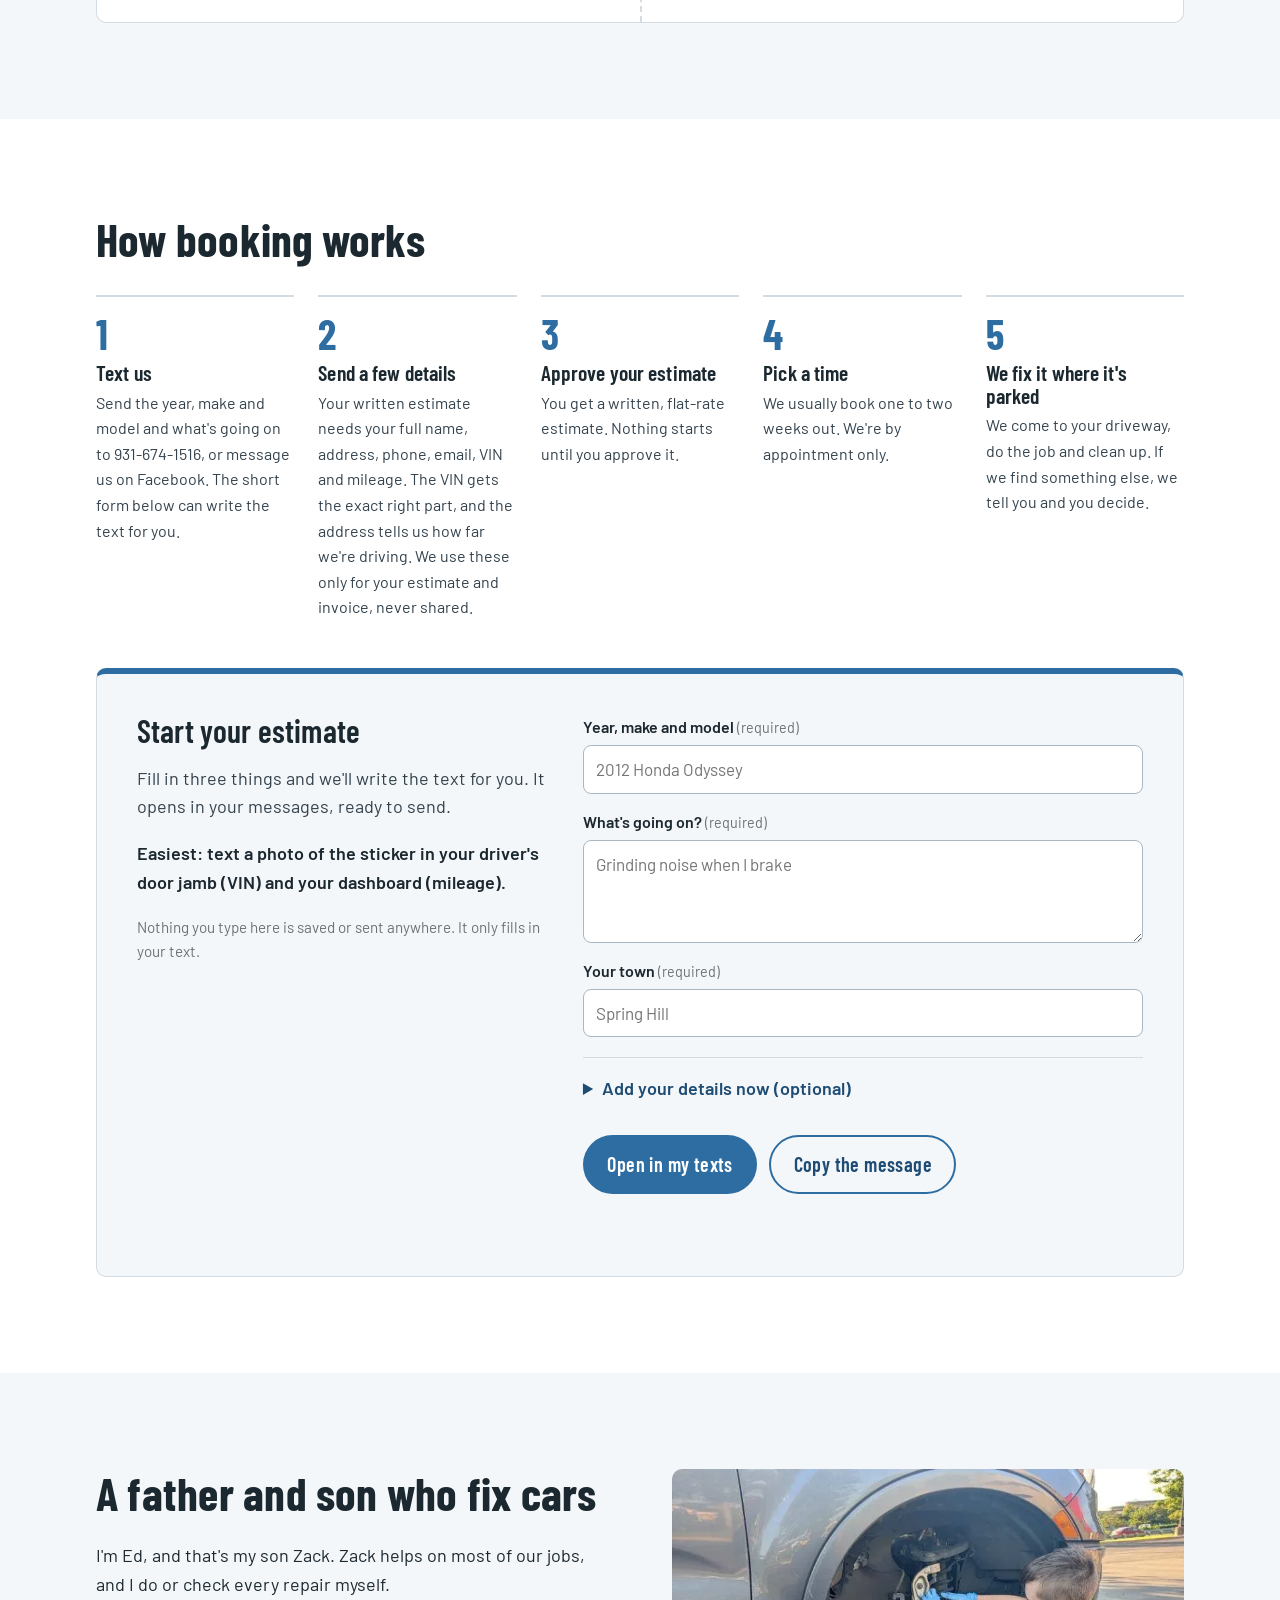
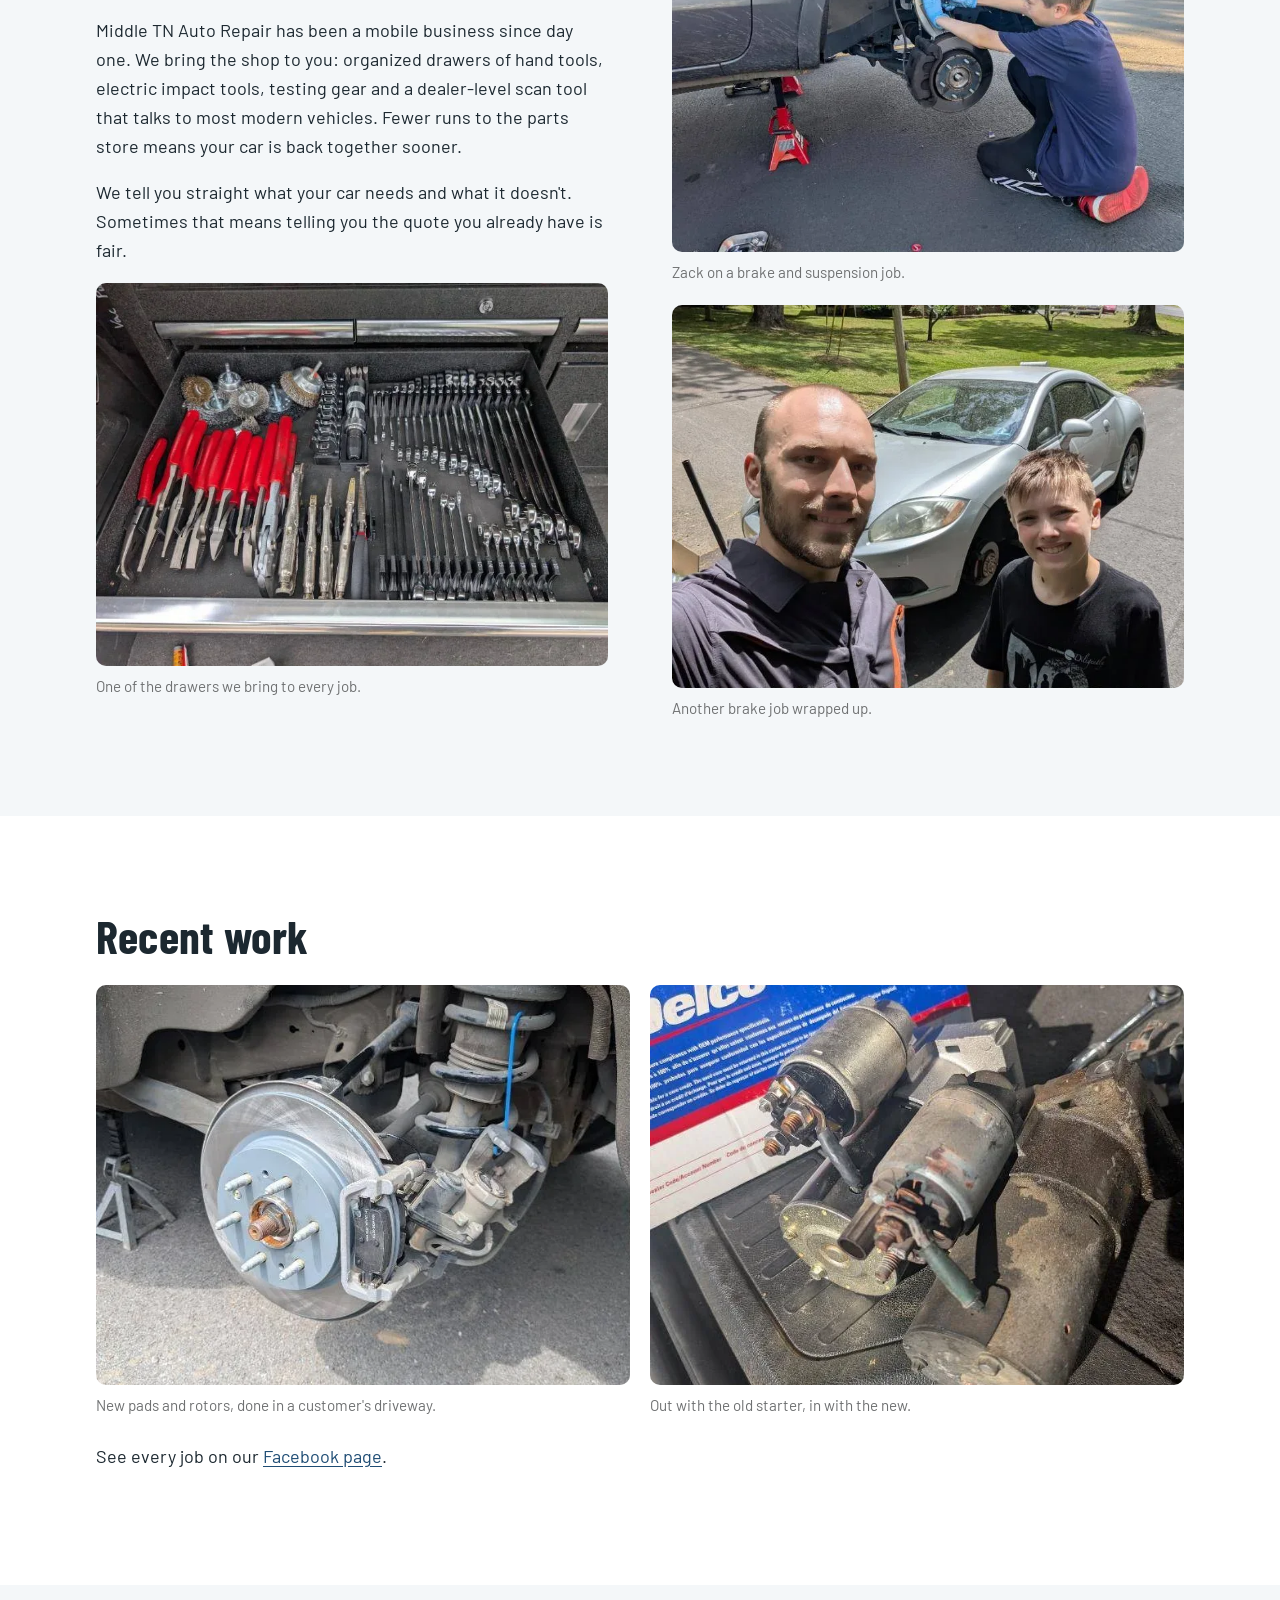
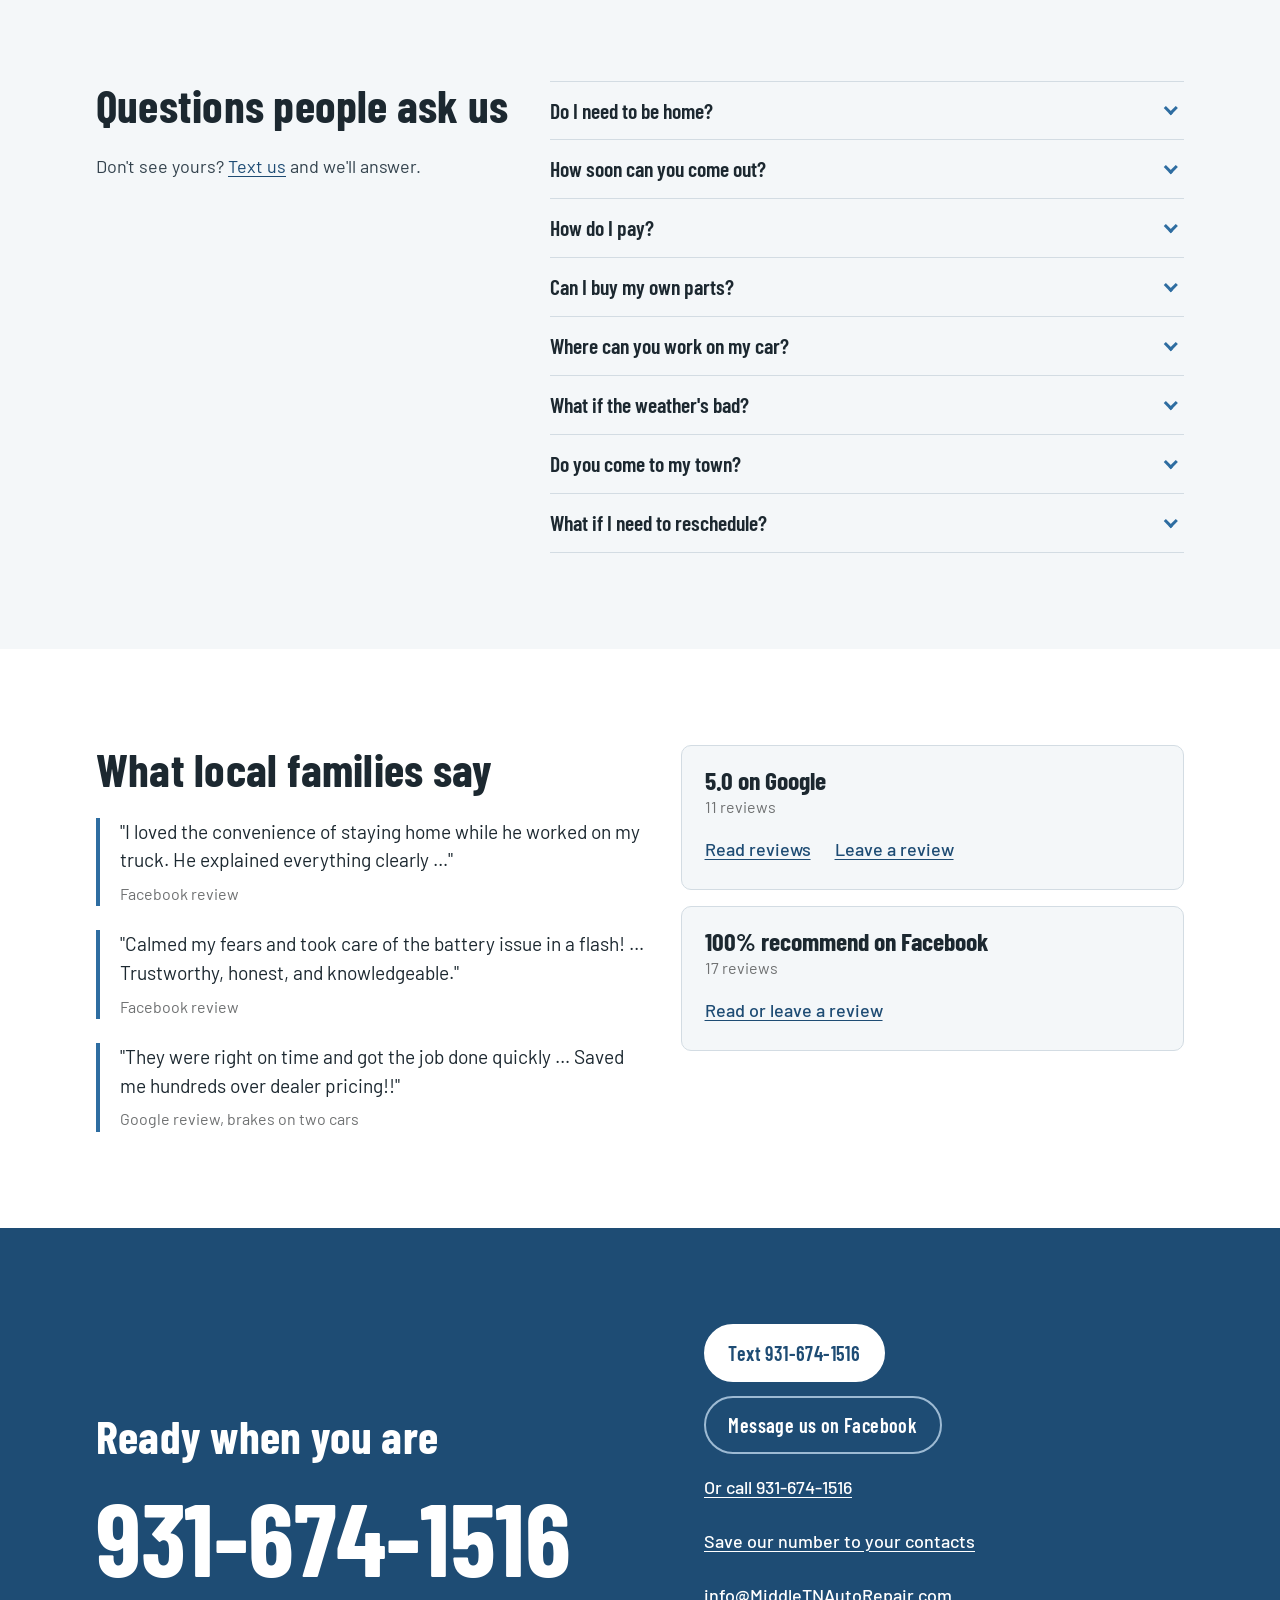
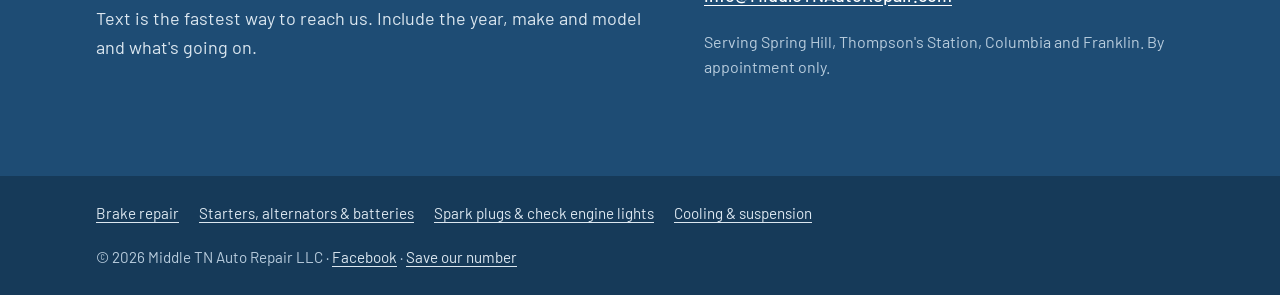
==== commit f8b3a201: "Add dark mode with a light/dark toggle - Follows the phone or computer setting by default; the sun/m" ====
--- a/index.html
+++ b/index.html
@@ -6,7 +6,8 @@
   <title>Mobile Mechanic in Spring Hill &amp; Columbia, TN | Middle TN Auto Repair</title>
   <meta name="description" content="Father-and-son mobile mechanics serving Spring Hill, Columbia, Thompson's Station and Franklin. Brakes, starters, plugs and more, fixed in your driveway.">
   <link rel="canonical" href="https://middletnautorepair.com/">
-  <meta name="theme-color" content="#2E6DA1">
+  <meta name="theme-color" content="#2E6DA1" media="(prefers-color-scheme: light)">
+  <meta name="theme-color" content="#11181D" media="(prefers-color-scheme: dark)">
 
   <meta property="og:type" content="website">
   <meta property="og:site_name" content="Middle TN Auto Repair">
@@ -22,6 +23,7 @@
   <link rel="icon" type="image/png" sizes="32x32" href="assets/favicon-32.png">
   <link rel="apple-touch-icon" href="assets/apple-touch-icon.png">
   <link rel="preload" href="assets/fonts/barlow-condensed-latin-700-normal.woff2" as="font" type="font/woff2" crossorigin>
+  <script>try{var t=localStorage.getItem('mt_theme');if(t==='dark'||t==='light')document.documentElement.setAttribute('data-theme',t)}catch(e){}</script>
   <link rel="stylesheet" href="styles.css">
 
   <script type="application/ld+json">
@@ -72,7 +74,8 @@
   <header class="site-header">
     <div class="wrap header-inner">
       <a class="brand" href="#top" aria-label="Middle TN Auto Repair, back to top">
-        <img src="assets/logo.webp" alt="Middle TN Auto Repair" width="320" height="169">
+        <img class="logo-light" src="assets/logo.webp" alt="Middle TN Auto Repair" width="320" height="169">
+        <img class="logo-dark" src="assets/logo-dark.webp" alt="Middle TN Auto Repair" width="320" height="169">
       </a>
       <nav aria-label="Main">
         <ul class="nav">
@@ -83,6 +86,10 @@
           <li><a href="#reviews">Reviews</a></li>
         </ul>
       </nav>
+      <button class="theme-toggle" type="button" aria-label="Switch to dark mode" hidden>
+        <svg class="icon-moon" viewBox="0 0 24 24" aria-hidden="true" fill="none" stroke="currentColor" stroke-width="2" stroke-linecap="round" stroke-linejoin="round"><path d="M21 12.8A9 9 0 1 1 11.2 3a7 7 0 0 0 9.8 9.8z"/></svg>
+        <svg class="icon-sun" viewBox="0 0 24 24" aria-hidden="true" fill="none" stroke="currentColor" stroke-width="2" stroke-linecap="round"><circle cx="12" cy="12" r="4.5"/><path d="M12 2v2.5M12 19.5V22M4.2 4.2l1.8 1.8M18 18l1.8 1.8M2 12h2.5M19.5 12H22M4.2 19.8 6 18M18 6l1.8-1.8"/></svg>
+      </button>
       <a class="btn btn-small js-text" href="sms:+19316741516?&amp;body=Year%2Fmake%2Fmodel%3A%20%0AWhat's%20going%20on%3A%20%0ATown%3A%20%0A(from%20website)">Text 931-674-1516</a>
     </div>
   </header>
--- a/styles.css
+++ b/styles.css
@@ -18,12 +18,85 @@
   --white: #FFFFFF;
   --line: #D3DCE3;
 
+  /* Theme tokens: light values here, dark values below */
+  --surface: #FFFFFF;
+  --text-2: #33424D;
+  --text-3: #4A565E;
+  --line-soft: #EDF1F4;
+  --link: #1E4C74;
+  --link-hover: #2E6DA1;
+  --accent-text: #2E6DA1;
+  --focus: #2E6DA1;
+  --field-border: #A9B7C2;
+  --underline: #9DBAD3;
+  --dash: #A8AFB4;
+  --bubble-out: #E9EDF0;
+  --header-bg: rgba(255, 255, 255, 0.96);
+  --shadow: rgba(28, 40, 48, 0.45);
+  --star: #C98A06;
+  --footer-bg: #163A59;
+  --contact-bg: #1E4C74;
+  color-scheme: light;
+
   --display: "Barlow Condensed", "Arial Narrow", sans-serif;
   --body: "Barlow", "Segoe UI", Roboto, sans-serif;
 
   --wrap: 72rem;
   --gutter: clamp(1rem, 4vw, 2rem);
   --radius: 10px;
+}
+
+@media (prefers-color-scheme: dark) {
+  :root:not([data-theme="light"]) {
+    --paper: #11181D;
+    --surface: #182229;
+    --ink: #E6ECF0;
+    --steel: #97A4AE;
+    --line: #2C3A44;
+    --blue-wash: #1D3245;
+    --text-2: #BCC8D1;
+    --text-3: #A9B5BE;
+    --line-soft: #223039;
+    --link: #8DBDE6;
+    --link-hover: #B5D5F0;
+    --accent-text: #6FA8DA;
+    --focus: #8DBDE6;
+    --field-border: #4A5B67;
+    --underline: #3F6A8F;
+    --dash: #5E6C76;
+    --bubble-out: #26333C;
+    --header-bg: rgba(24, 34, 41, 0.96);
+    --shadow: rgba(0, 0, 0, 0.7);
+    --star: #E8B43A;
+    --footer-bg: #0E2133;
+    --contact-bg: #173C5D;
+    color-scheme: dark;
+  }
+}
+:root[data-theme="dark"] {
+  --paper: #11181D;
+  --surface: #182229;
+  --ink: #E6ECF0;
+  --steel: #97A4AE;
+  --line: #2C3A44;
+  --blue-wash: #1D3245;
+  --text-2: #BCC8D1;
+  --text-3: #A9B5BE;
+  --line-soft: #223039;
+  --link: #8DBDE6;
+  --link-hover: #B5D5F0;
+  --accent-text: #6FA8DA;
+  --focus: #8DBDE6;
+  --field-border: #4A5B67;
+  --underline: #3F6A8F;
+  --dash: #5E6C76;
+  --bubble-out: #26333C;
+  --header-bg: rgba(24, 34, 41, 0.96);
+  --shadow: rgba(0, 0, 0, 0.7);
+  --star: #E8B43A;
+  --footer-bg: #0E2133;
+  --contact-bg: #173C5D;
+  color-scheme: dark;
 }
 
 *,
@@ -45,9 +118,9 @@
 
 img { display: block; max-width: 100%; height: auto; }
 
-a { color: var(--blue-deep); text-underline-offset: 0.18em; }
-a:hover { color: var(--blue); }
-:focus-visible { outline: 3px solid var(--blue); outline-offset: 3px; border-radius: 4px; }
+a { color: var(--link); text-underline-offset: 0.18em; }
+a:hover { color: var(--link-hover); }
+:focus-visible { outline: 3px solid var(--focus); outline-offset: 3px; border-radius: 4px; }
 
 h1, h2, h3 {
   font-family: var(--display);
@@ -64,7 +137,7 @@
 
 .skip {
   position: absolute; left: -999px; top: 0.5rem;
-  background: var(--white); padding: 0.5rem 1rem; z-index: 20;
+  background: var(--surface); color: var(--ink); padding: 0.5rem 1rem; z-index: 20;
 }
 .skip:focus { left: 0.5rem; }
 
@@ -77,14 +150,14 @@
   text-decoration: none; border: 2px solid var(--blue); border-radius: 999px;
 }
 .btn:hover { background: var(--blue-deep); border-color: var(--blue-deep); color: var(--white); }
-.btn-quiet { background: transparent; color: var(--blue-deep); }
-.btn-quiet:hover { background: var(--blue-wash); color: var(--blue-deep); border-color: var(--blue-deep); }
+.btn-quiet { background: transparent; color: var(--link); }
+.btn-quiet:hover { background: var(--blue-wash); color: var(--link); border-color: var(--link); }
 .btn-small { min-height: 2.5rem; padding: 0.4rem 1.1rem; font-size: 1.1rem; white-space: nowrap; }
 
 /* Header */
 .site-header {
   position: sticky; top: 0; z-index: 10;
-  background: rgba(255, 255, 255, 0.96);
+  background: var(--header-bg);
   border-bottom: 1px solid var(--line);
 }
 .header-inner { display: flex; align-items: center; gap: 1.5rem; padding-top: 0.5rem; padding-bottom: 0.5rem; }
@@ -94,11 +167,29 @@
   color: var(--ink); text-decoration: none;
   font-family: var(--display); font-weight: 600; font-size: 1.15rem;
 }
-.nav a:hover { color: var(--blue); }
+.nav a:hover { color: var(--link-hover); }
 .site-header nav { margin-left: auto; }
 
+/* Theme toggle and logo swap */
+.theme-toggle {
+  display: inline-flex; align-items: center; justify-content: center; flex: none;
+  width: 2.75rem; height: 2.75rem; padding: 0; cursor: pointer;
+  background: transparent; color: var(--ink);
+  border: 1px solid var(--line); border-radius: 999px;
+}
+.theme-toggle[hidden] { display: none; }
+.theme-toggle:hover { background: var(--blue-wash); border-color: var(--link); }
+.theme-toggle svg { width: 1.3rem; height: 1.3rem; }
+.icon-sun, .logo-dark { display: none; }
+@media (prefers-color-scheme: dark) {
+  :root:not([data-theme="light"]) .icon-sun, :root:not([data-theme="light"]) .logo-dark { display: block; }
+  :root:not([data-theme="light"]) .icon-moon, :root:not([data-theme="light"]) .logo-light { display: none; }
+}
+:root[data-theme="dark"] .icon-sun, :root[data-theme="dark"] .logo-dark { display: block; }
+:root[data-theme="dark"] .icon-moon, :root[data-theme="dark"] .logo-light { display: none; }
+
 /* Hero */
-.hero { background: var(--white); padding: clamp(2.5rem, 6vw, 5rem) 0 clamp(3rem, 7vw, 6rem); }
+.hero { background: var(--surface); padding: clamp(2.5rem, 6vw, 5rem) 0 clamp(3rem, 7vw, 6rem); }
 .hero-inner {
   display: grid; gap: clamp(2rem, 5vw, 4rem);
   grid-template-columns: minmax(0, 1fr) minmax(0, 1.05fr);
@@ -110,13 +201,13 @@
   color: var(--ink);
   max-width: 12ch;
 }
-.lede { font-size: 1.25rem; max-width: 34rem; color: #33424D; }
+.lede { font-size: 1.25rem; max-width: 34rem; color: var(--text-2); }
 .actions { display: flex; flex-wrap: wrap; gap: 0.75rem; margin: 1.75rem 0 1.25rem; }
 .area { color: var(--steel); font-size: 1rem; }
 .proof { margin: -0.25rem 0 1rem; font-weight: 600; font-size: 1.05rem; }
 .proof a { color: var(--ink); text-decoration: none; border-bottom: 1px solid var(--line); }
-.proof a:hover { color: var(--blue-deep); border-color: var(--blue); }
-.proof span { color: #C98A06; }
+.proof a:hover { color: var(--link); border-color: var(--link); }
+.proof span { color: var(--star); }
 .desktop-note { display: none; margin: -0.5rem 0 0.75rem; font-weight: 500; color: var(--ink); }
 @media (hover: hover) and (pointer: fine) { .desktop-note { display: block; } }
 .sr-only { position: absolute; width: 1px; height: 1px; padding: 0; margin: -1px; overflow: hidden; clip: rect(0 0 0 0); white-space: nowrap; border: 0; }
@@ -128,10 +219,10 @@
 .thread {
   position: absolute; left: -1.75rem; bottom: -8rem;
   width: min(22rem, 80%);
-  background: var(--white);
+  background: var(--surface);
   border-radius: 18px;
   padding: 1rem 1rem 0.75rem;
-  box-shadow: 0 18px 40px -18px rgba(28, 40, 48, 0.45), 0 0 0 1px var(--line);
+  box-shadow: 0 18px 40px -18px var(--shadow), 0 0 0 1px var(--line);
   font-size: 0.98rem; line-height: 1.4;
 }
 .thread-label {
@@ -140,16 +231,16 @@
 }
 .bubble { margin: 0 0 0.5rem; padding: 0.55rem 0.85rem; border-radius: 16px; max-width: 88%; }
 .bubble-in { background: var(--blue); color: var(--white); margin-left: auto; border-bottom-right-radius: 4px; }
-.bubble-out { background: #E9EDF0; color: var(--ink); border-bottom-left-radius: 4px; }
+.bubble-out { background: var(--bubble-out); color: var(--ink); border-bottom-left-radius: 4px; }
 
 /* Sections */
 .fix, .booking, .about, .work, .reviews { padding: clamp(3.5rem, 8vw, 6rem) 0; }
-.section-lede { color: #33424D; max-width: 40rem; margin-bottom: 2rem; }
+.section-lede { color: var(--text-2); max-width: 40rem; margin-bottom: 2rem; }
 
 /* What we fix: a two-column service ticket */
 .ticket {
   display: grid; grid-template-columns: 1fr 1fr;
-  background: var(--white);
+  background: var(--surface);
   border: 1px solid var(--line);
   border-top: 6px solid var(--blue);
   border-radius: var(--radius);
@@ -157,29 +248,29 @@
 .ticket-col { padding: 1.75rem clamp(1.25rem, 3vw, 2.25rem) 2rem; }
 .ticket-no { border-left: 2px dashed var(--line); }
 .ticket h3 { font-size: 1.6rem; }
-.ticket-yes h3 { color: var(--blue-deep); }
+.ticket-yes h3 { color: var(--link); }
 .ticket-no h3 { color: var(--steel); }
 .ticket ul { list-style: none; margin: 0; padding: 0; }
-.ticket li { position: relative; padding: 0.55rem 0 0.55rem 2rem; border-bottom: 1px solid #EDF1F4; }
+.ticket li { position: relative; padding: 0.55rem 0 0.55rem 2rem; border-bottom: 1px solid var(--line-soft); }
 .ticket li:last-child { border-bottom: 0; }
 .ticket-yes li::before {
   content: ""; position: absolute; left: 0.2rem; top: 0.95rem;
   width: 0.75rem; height: 0.42rem;
-  border-left: 3px solid var(--blue); border-bottom: 3px solid var(--blue);
+  border-left: 3px solid var(--accent-text); border-bottom: 3px solid var(--accent-text);
   transform: rotate(-45deg);
 }
-.ticket-yes a { color: var(--ink); text-decoration-color: #9DBAD3; }
-.ticket-yes a:hover { color: var(--blue-deep); text-decoration-color: var(--blue); }
-.ticket-yes li:last-child a { color: var(--blue-deep); }
-.ticket-no li { color: #4A565E; }
+.ticket-yes a { color: var(--ink); text-decoration-color: var(--underline); }
+.ticket-yes a:hover { color: var(--link); text-decoration-color: var(--link); }
+.ticket-yes li:last-child a { color: var(--link); }
+.ticket-no li { color: var(--text-3); }
 .ticket-no li::before {
   content: ""; position: absolute; left: 0.15rem; top: 1.2rem;
-  width: 0.9rem; height: 3px; background: #A8AFB4; border-radius: 2px;
+  width: 0.9rem; height: 3px; background: var(--dash); border-radius: 2px;
 }
 .ticket-note { margin: 1.25rem 0 0; color: var(--steel); font-size: 1rem; }
 
 /* Booking steps (a real sequence, so numbered) */
-.booking { background: var(--white); }
+.booking { background: var(--surface); }
 .steps {
   list-style: none; margin: 2rem 0 0; padding: 0;
   display: grid; grid-template-columns: repeat(5, minmax(0, 1fr)); gap: 1.5rem;
@@ -190,10 +281,10 @@
   content: counter(step);
   display: block; margin-bottom: 0.4rem;
   font-family: var(--display); font-weight: 700; font-size: 2.6rem; line-height: 1;
-  color: var(--blue);
+  color: var(--accent-text);
 }
 .steps h3 { font-size: 1.35rem; margin-bottom: 0.35rem; }
-.steps p { font-size: 1rem; color: #33424D; margin: 0; }
+.steps p { font-size: 1rem; color: var(--text-2); margin: 0; }
 
 /* Estimate text builder */
 .estimate {
@@ -202,7 +293,7 @@
   background: var(--paper); border: 1px solid var(--line); border-top: 6px solid var(--blue); border-radius: var(--radius);
 }
 .estimate h3 { font-size: 2rem; }
-.estimate-intro p { color: #33424D; max-width: 26rem; }
+.estimate-intro p { color: var(--text-2); max-width: 26rem; }
 .estimate-tip { font-weight: 600; color: var(--ink) !important; }
 .estimate-private { font-size: 0.95rem; color: var(--steel) !important; }
 #estimate-fallback { align-self: center; }
@@ -213,12 +304,12 @@
 .estimate input, .estimate textarea {
   width: 100%; font: inherit; font-size: 1.0625rem; color: var(--ink);
   padding: 0.6rem 0.75rem; min-height: 2.9rem;
-  background: var(--white); border: 1px solid #A9B7C2; border-radius: 8px;
+  background: var(--surface); border: 1px solid var(--field-border); border-radius: 8px;
 }
 .estimate textarea { resize: vertical; }
-.estimate input:focus, .estimate textarea:focus { outline: 3px solid var(--blue); outline-offset: 1px; border-color: var(--blue); }
+.estimate input:focus, .estimate textarea:focus { outline: 3px solid var(--focus); outline-offset: 1px; border-color: var(--focus); }
 .estimate-more { margin-top: 0.9rem; border-top: 1px solid var(--line); padding-top: 0.6rem; }
-.estimate-more summary { cursor: pointer; font-weight: 600; color: var(--blue-deep); padding: 0.4rem 0; }
+.estimate-more summary { cursor: pointer; font-weight: 600; color: var(--link); padding: 0.4rem 0; }
 .estimate-more > label, .estimate-more > input { display: block; }
 .estimate-more > input { margin-top: 0.35rem; }
 .estimate-note { font-size: 0.95rem; color: var(--steel); margin: 0.25rem 0 0; }
@@ -227,7 +318,7 @@
 .estimate-pair input { margin-top: 0.35rem; }
 .estimate-actions { display: flex; flex-wrap: wrap; gap: 0.75rem; margin-top: 1.25rem; }
 .estimate-actions button { cursor: pointer; }
-.estimate-status { min-height: 1.6em; margin: 0.5rem 0 0; font-weight: 500; color: var(--blue-deep); }
+.estimate-status { min-height: 1.6em; margin: 0.5rem 0 0; font-weight: 500; color: var(--link); }
 
 /* About */
 .about-inner {
@@ -244,7 +335,7 @@
 .photo figcaption { margin-top: 0.5rem; font-size: 0.95rem; color: var(--steel); }
 
 /* Recent work */
-.work { background: var(--white); }
+.work { background: var(--surface); }
 .work-grid {
   display: grid; gap: 1.25rem; margin-top: 1.5rem;
   grid-template-columns: repeat(2, minmax(0, 1fr));
@@ -255,7 +346,7 @@
 /* Questions */
 .faq { padding: clamp(3.5rem, 8vw, 6rem) 0; }
 .faq-inner { display: grid; gap: 2rem; grid-template-columns: minmax(0, 0.8fr) minmax(0, 1.2fr); align-items: start; }
-.faq-side p { color: #33424D; max-width: 22rem; }
+.faq-side p { color: var(--text-2); max-width: 22rem; }
 .faq-list { border-top: 1px solid var(--line); }
 .faq details { border-bottom: 1px solid var(--line); }
 .faq summary {
@@ -267,14 +358,14 @@
 .faq summary::after {
   content: ""; position: absolute; right: 0.5rem; top: 50%;
   width: 0.6rem; height: 0.6rem; margin-top: -0.45rem;
-  border-right: 3px solid var(--blue); border-bottom: 3px solid var(--blue);
+  border-right: 3px solid var(--accent-text); border-bottom: 3px solid var(--accent-text);
   transform: rotate(45deg);
 }
 .faq details[open] summary::after { transform: rotate(-135deg); margin-top: -0.1rem; }
-.faq details p { margin: 0 0 1.1rem; max-width: 40rem; color: #33424D; }
+.faq details p { margin: 0 0 1.1rem; max-width: 40rem; color: var(--text-2); }
 
 /* Reviews */
-.reviews { background: var(--white); }
+.reviews { background: var(--surface); }
 .reviews .review-card { background: var(--paper); }
 .reviews-inner {
   display: grid; gap: 2rem;
@@ -282,13 +373,13 @@
   align-items: start;
 }
 .quotes { display: grid; gap: 1.5rem; margin-top: 1.5rem; }
-.quote { margin: 0; padding-left: 1.25rem; border-left: 4px solid var(--blue); }
+.quote { margin: 0; padding-left: 1.25rem; border-left: 4px solid var(--accent-text); }
 .quote p { font-size: 1.2rem; line-height: 1.5; max-width: 34rem; margin-bottom: 0.35rem; }
 .quote footer { color: var(--steel); font-size: 1rem; }
 .review-links { display: grid; gap: 1rem; }
 .review-card {
   padding: 1.25rem 1.4rem;
-  background: var(--white); border: 1px solid var(--line); border-radius: var(--radius);
+  background: var(--surface); border: 1px solid var(--line); border-radius: var(--radius);
 }
 .review-card p { margin: 0; }
 .review-score { font-family: var(--display); font-weight: 700; font-size: 1.6rem; line-height: 1.1; }
@@ -297,7 +388,7 @@
 .review-actions a { display: inline-block; padding: 0.35rem 0; font-weight: 500; }
 
 /* Contact */
-.contact { background: var(--blue-deep); color: var(--white); padding: clamp(3.5rem, 8vw, 6rem) 0; }
+.contact { background: var(--contact-bg); color: var(--white); padding: clamp(3.5rem, 8vw, 6rem) 0; }
 .contact a { color: var(--white); }
 .contact h2 { color: var(--white); }
 .contact-number {
@@ -318,7 +409,7 @@
 .contact .area { color: #B8CCDD; }
 
 /* Service pages */
-.page-hero { background: var(--white); padding: clamp(2rem, 5vw, 3.5rem) 0 clamp(2.5rem, 5vw, 3.5rem); border-bottom: 1px solid var(--line); }
+.page-hero { background: var(--surface); padding: clamp(2rem, 5vw, 3.5rem) 0 clamp(2.5rem, 5vw, 3.5rem); border-bottom: 1px solid var(--line); }
 .page-hero h1 { font-size: clamp(2.4rem, 5.5vw, 4rem); line-height: 1; max-width: 18ch; }
 .page-hero .lede { max-width: 40rem; }
 .crumbs { font-size: 0.95rem; color: var(--steel); margin-bottom: 1rem; }
@@ -326,7 +417,7 @@
 .svc-inner { display: grid; gap: clamp(2rem, 5vw, 4rem); grid-template-columns: minmax(0, 1.25fr) minmax(0, 0.85fr); align-items: start; }
 .svc-copy h2 { font-size: clamp(1.7rem, 3.2vw, 2.2rem); margin-top: 2.25rem; }
 .svc-copy h2:first-child { margin-top: 0; }
-.svc-copy p { max-width: 40rem; color: #33424D; }
+.svc-copy p { max-width: 40rem; color: var(--text-2); }
 .svc-copy strong { color: var(--ink); }
 .svc-list { list-style: none; margin: 0; padding: 0; max-width: 40rem; }
 .svc-list li { position: relative; padding: 0.45rem 0 0.45rem 2rem; border-bottom: 1px solid var(--line); }
@@ -334,19 +425,19 @@
 .svc-list li::before {
   content: ""; position: absolute; left: 0.2rem; top: 0.85rem;
   width: 0.75rem; height: 0.42rem;
-  border-left: 3px solid var(--blue); border-bottom: 3px solid var(--blue);
+  border-left: 3px solid var(--accent-text); border-bottom: 3px solid var(--accent-text);
   transform: rotate(-45deg);
 }
 .svc-aside { display: grid; gap: 1.25rem; }
-.svc-card { background: var(--white); border: 1px solid var(--line); border-radius: var(--radius); padding: 1.25rem 1.4rem; }
+.svc-card { background: var(--surface); border: 1px solid var(--line); border-radius: var(--radius); padding: 1.25rem 1.4rem; }
 .svc-card h2 { font-size: 1.5rem; margin-bottom: 0.5rem; }
-.svc-card ul { margin: 0; padding-left: 1.1rem; font-size: 1rem; color: #33424D; }
+.svc-card ul { margin: 0; padding-left: 1.1rem; font-size: 1rem; color: var(--text-2); }
 .svc-card li { margin-bottom: 0.4rem; }
 .svc-links { list-style: none; padding-left: 0 !important; }
 .svc-links a { display: inline-block; padding: 0.2rem 0; font-weight: 500; }
 
 /* Footer */
-.site-footer { background: #163A59; color: #B8CCDD; font-size: 0.95rem; }
+.site-footer { background: var(--footer-bg); color: #B8CCDD; font-size: 0.95rem; }
 .site-footer a { color: #DCE7F0; display: inline-block; padding: 0.35rem 0; }
 .footer-inner { display: flex; flex-wrap: wrap; justify-content: space-between; align-items: center; gap: 0.5rem 1.5rem; padding-top: 1.25rem; padding-bottom: 1.25rem; }
 .footer-inner p { margin: 0; }
@@ -361,7 +452,7 @@
 
 @media (max-width: 820px) {
   .site-header nav { display: none; }
-  .site-header .btn-small { margin-left: auto; }
+  .theme-toggle { margin-left: auto; }
   .hero-inner { grid-template-columns: 1fr; }
   .hero h1 { max-width: none; }
   .thread { left: 0.75rem; bottom: -6rem; }
@@ -370,6 +461,8 @@
 @media (max-width: 640px) {
   body { font-size: 1.0625rem; }
   .brand img { width: 104px; }
+  .header-inner { gap: 0.6rem; }
+  .theme-toggle { width: 2.5rem; height: 2.5rem; }
   .btn-small { font-size: 1rem; padding: 0.35rem 0.9rem; }
   .ticket { grid-template-columns: 1fr; }
   .ticket-no { border-left: 0; border-top: 2px dashed var(--line); }
